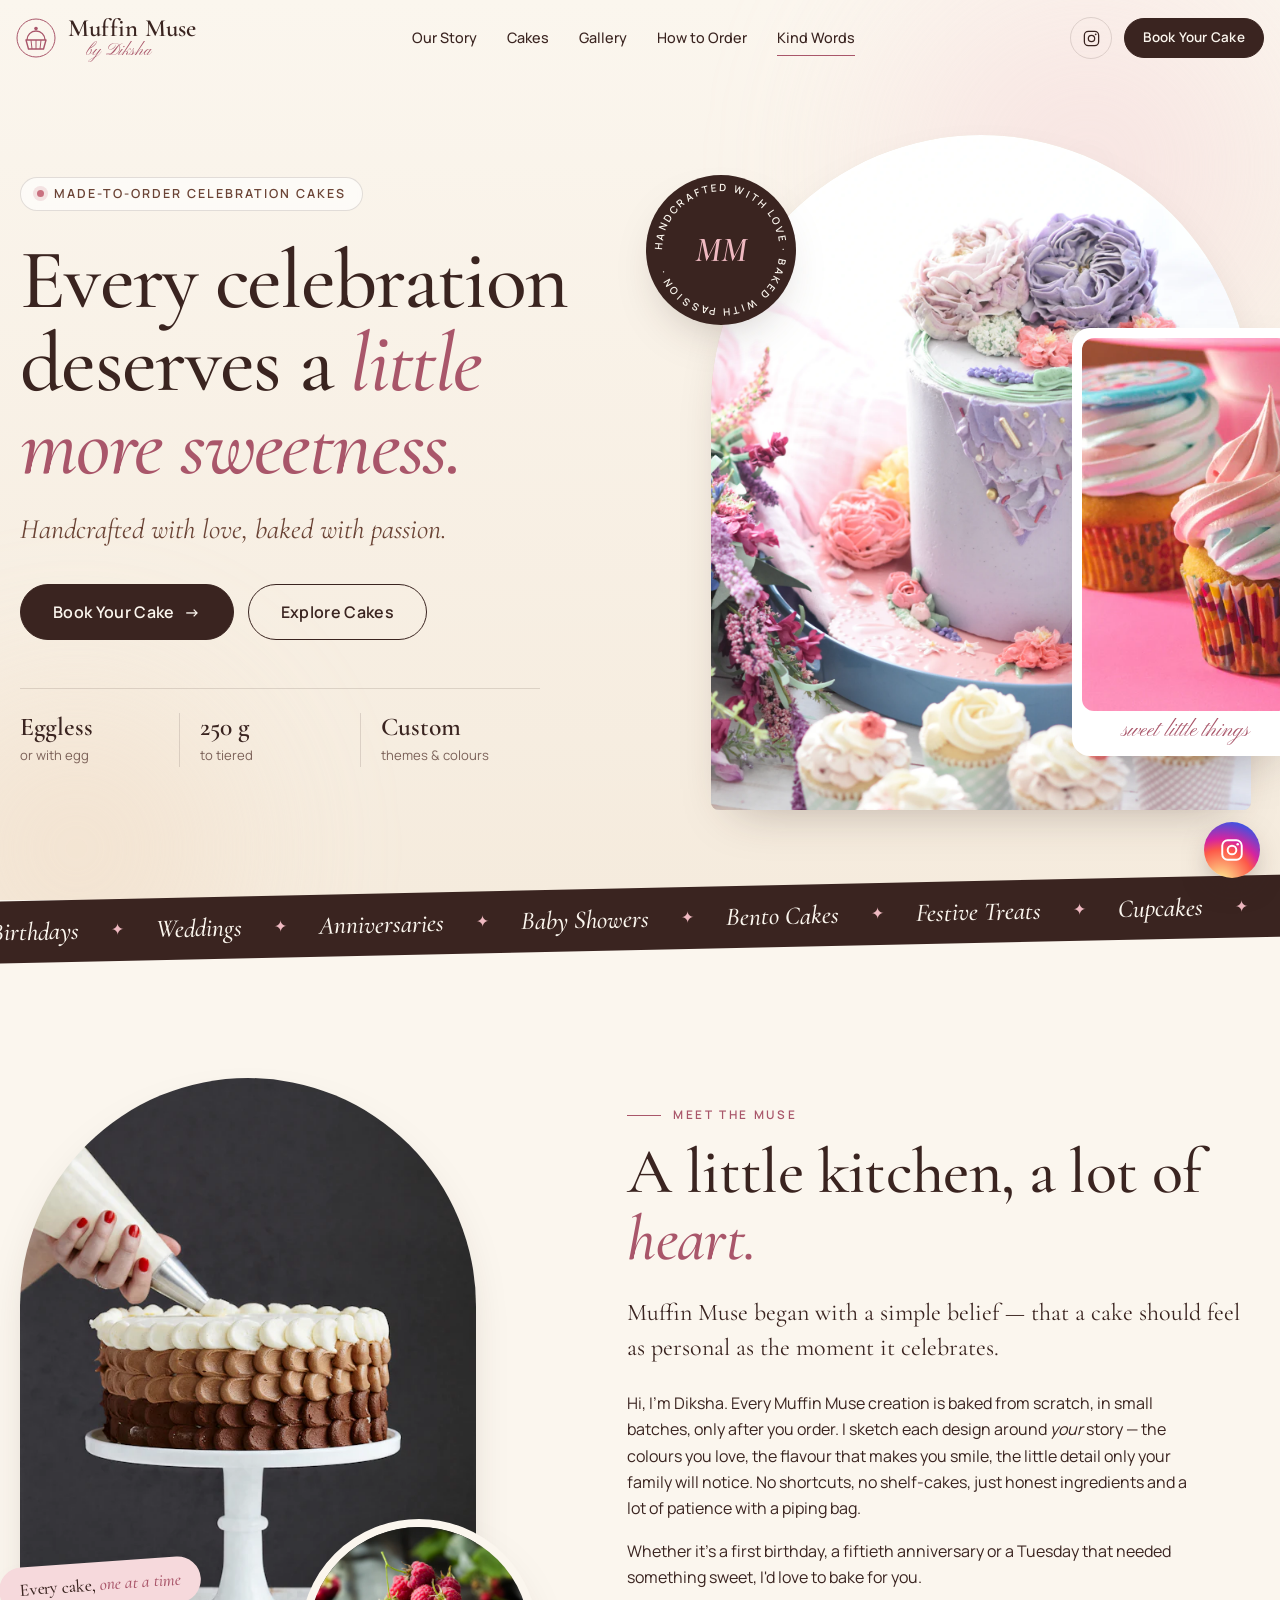
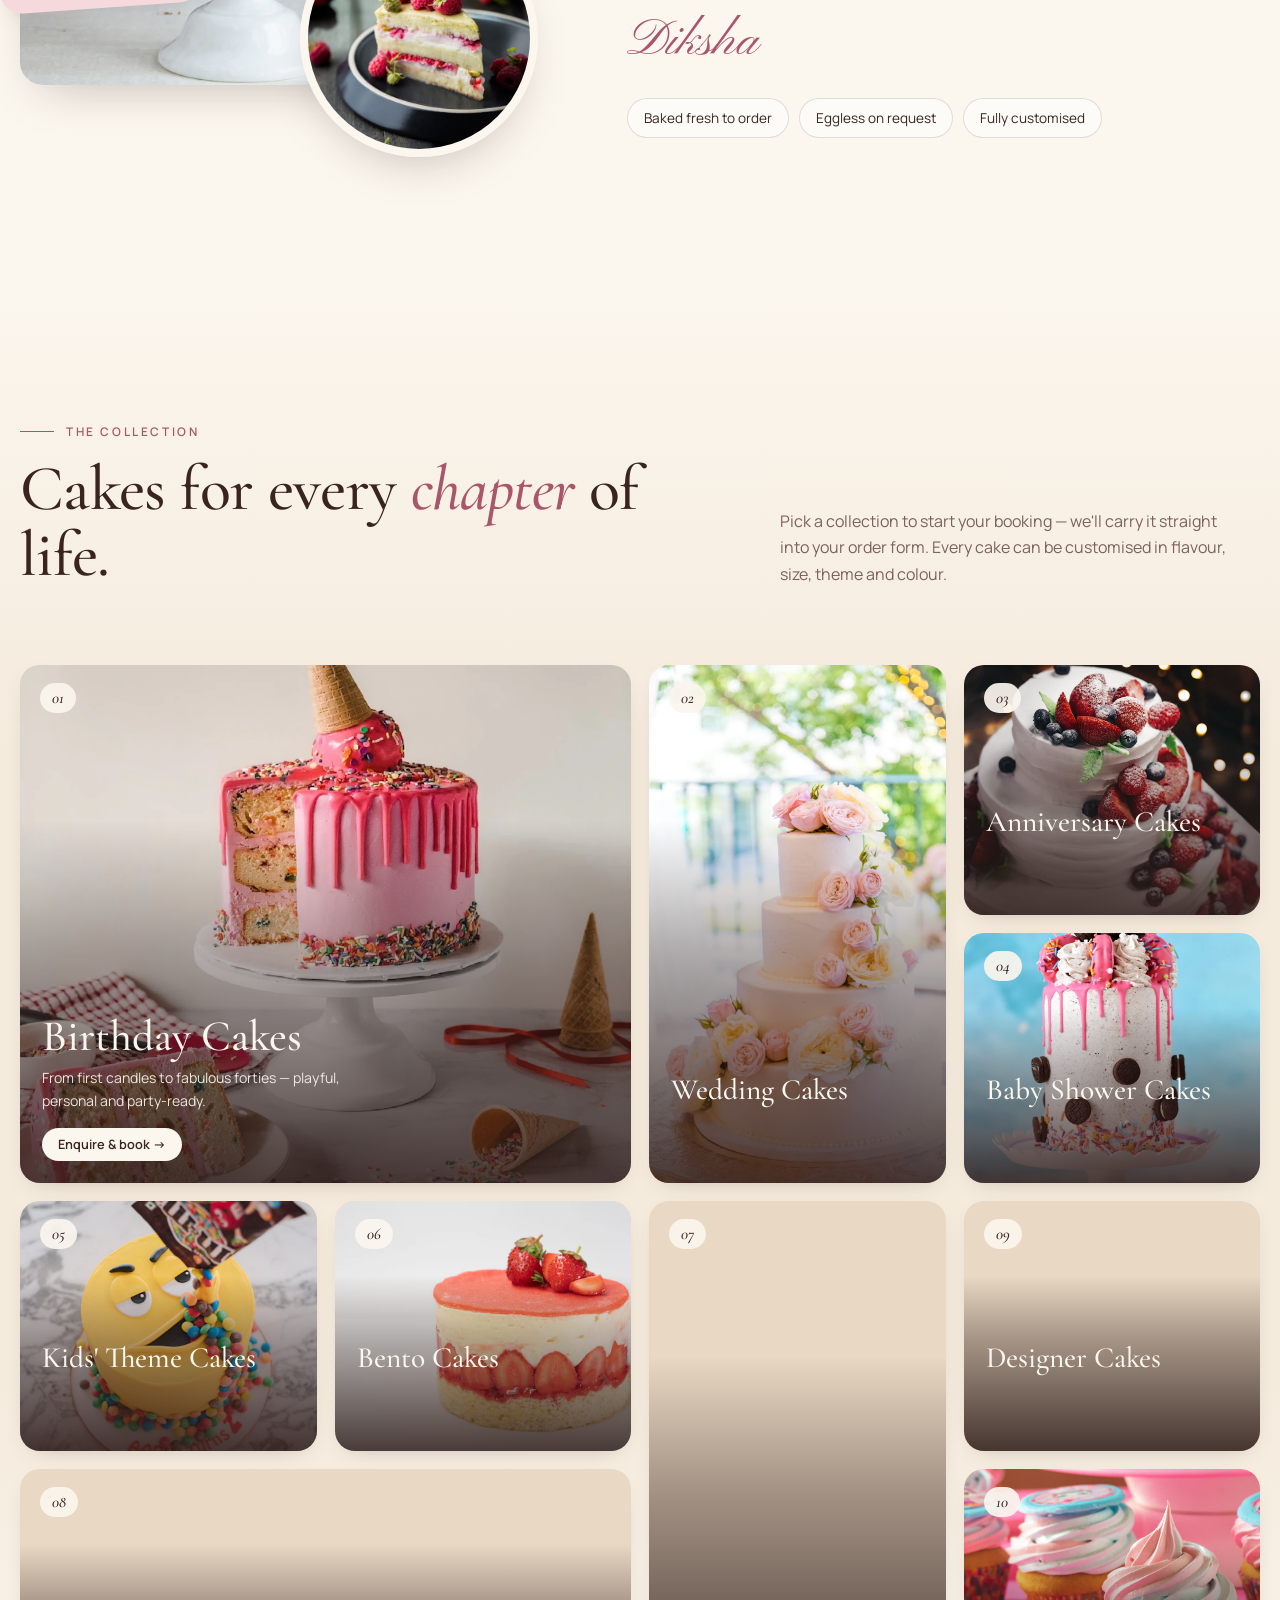
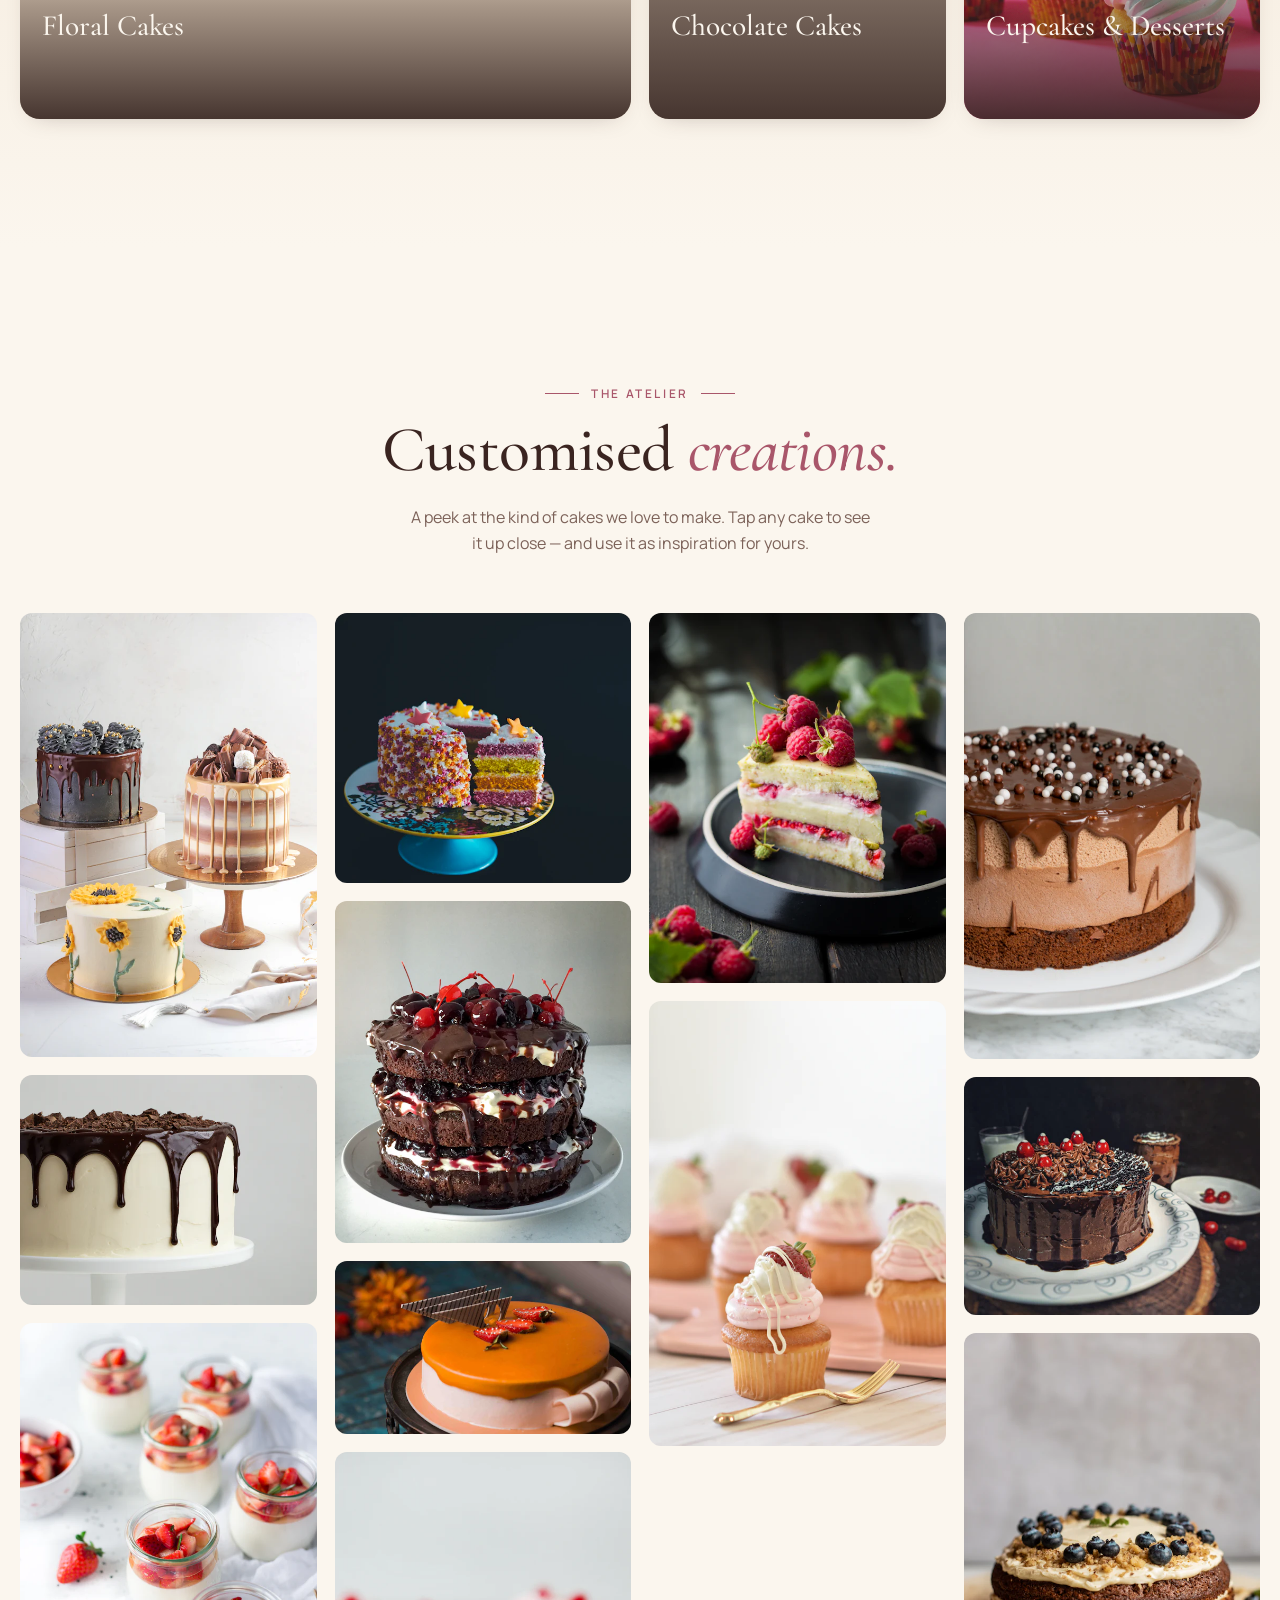
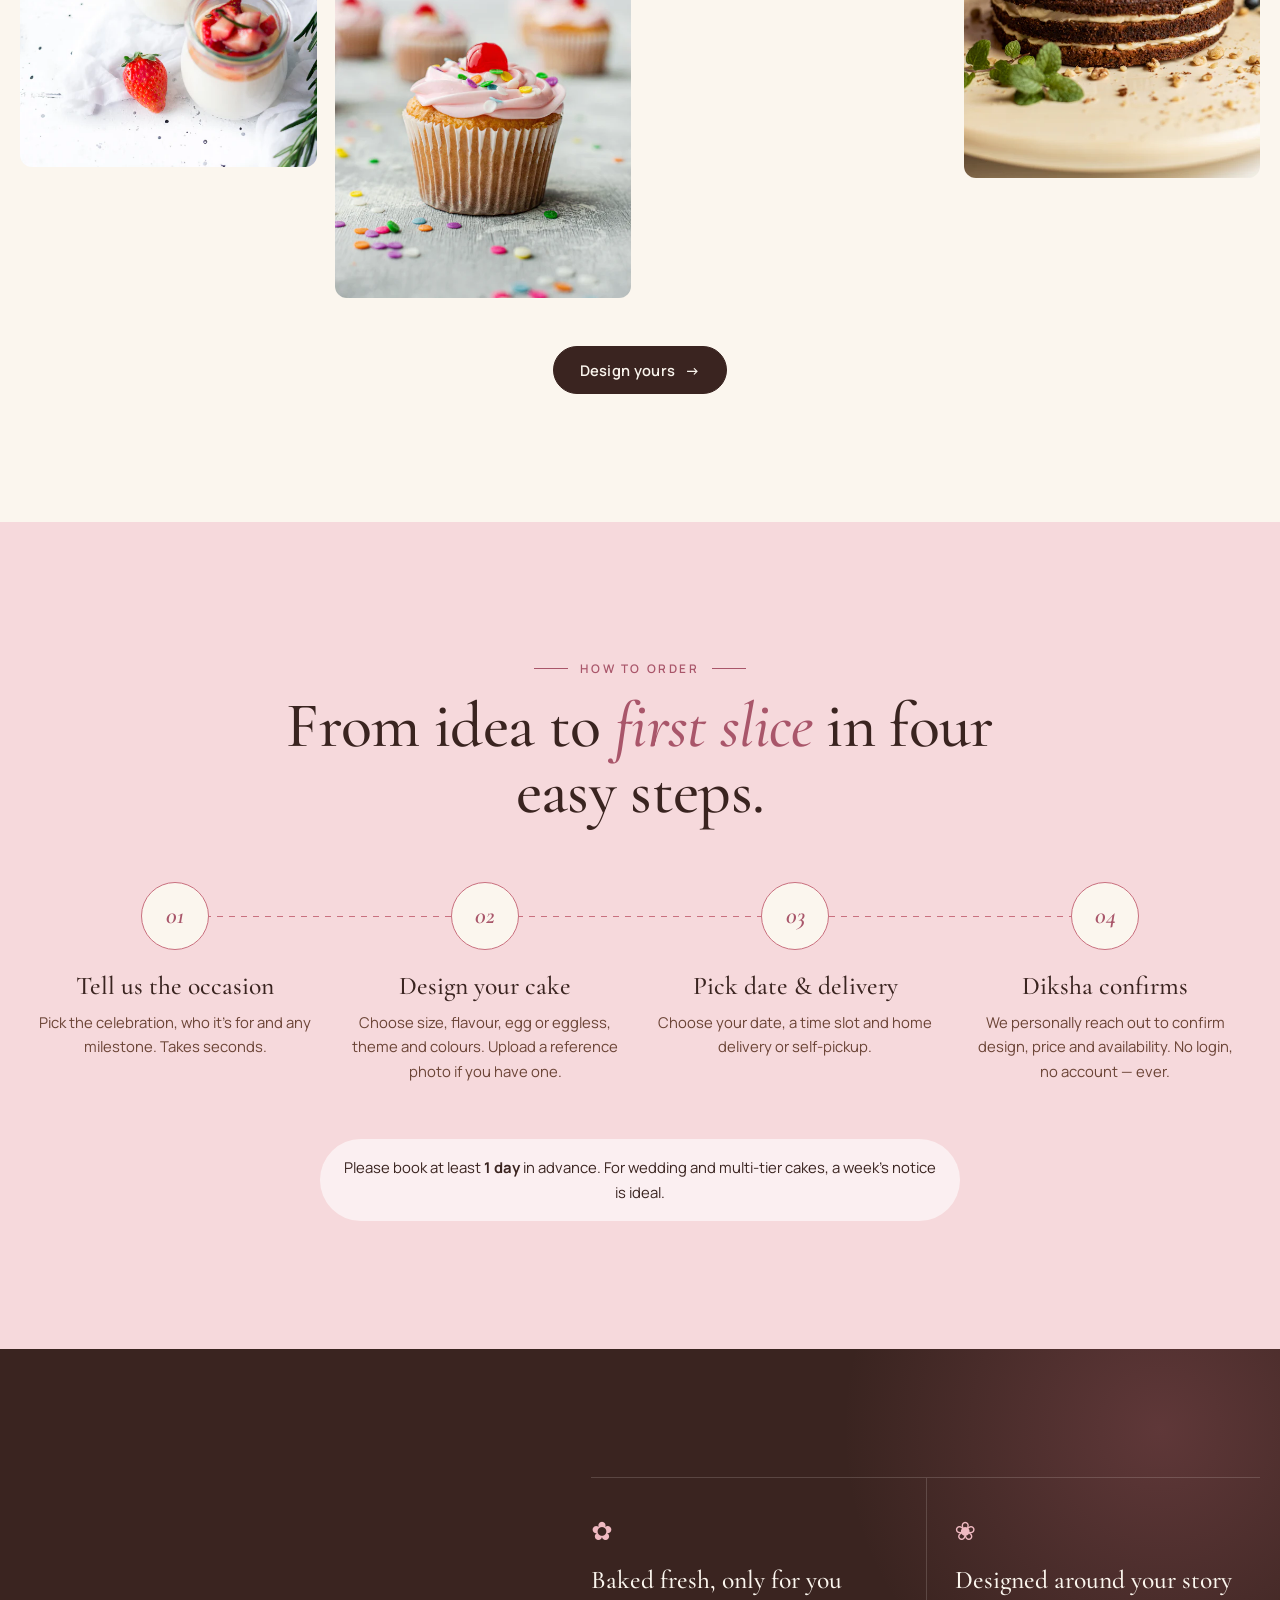
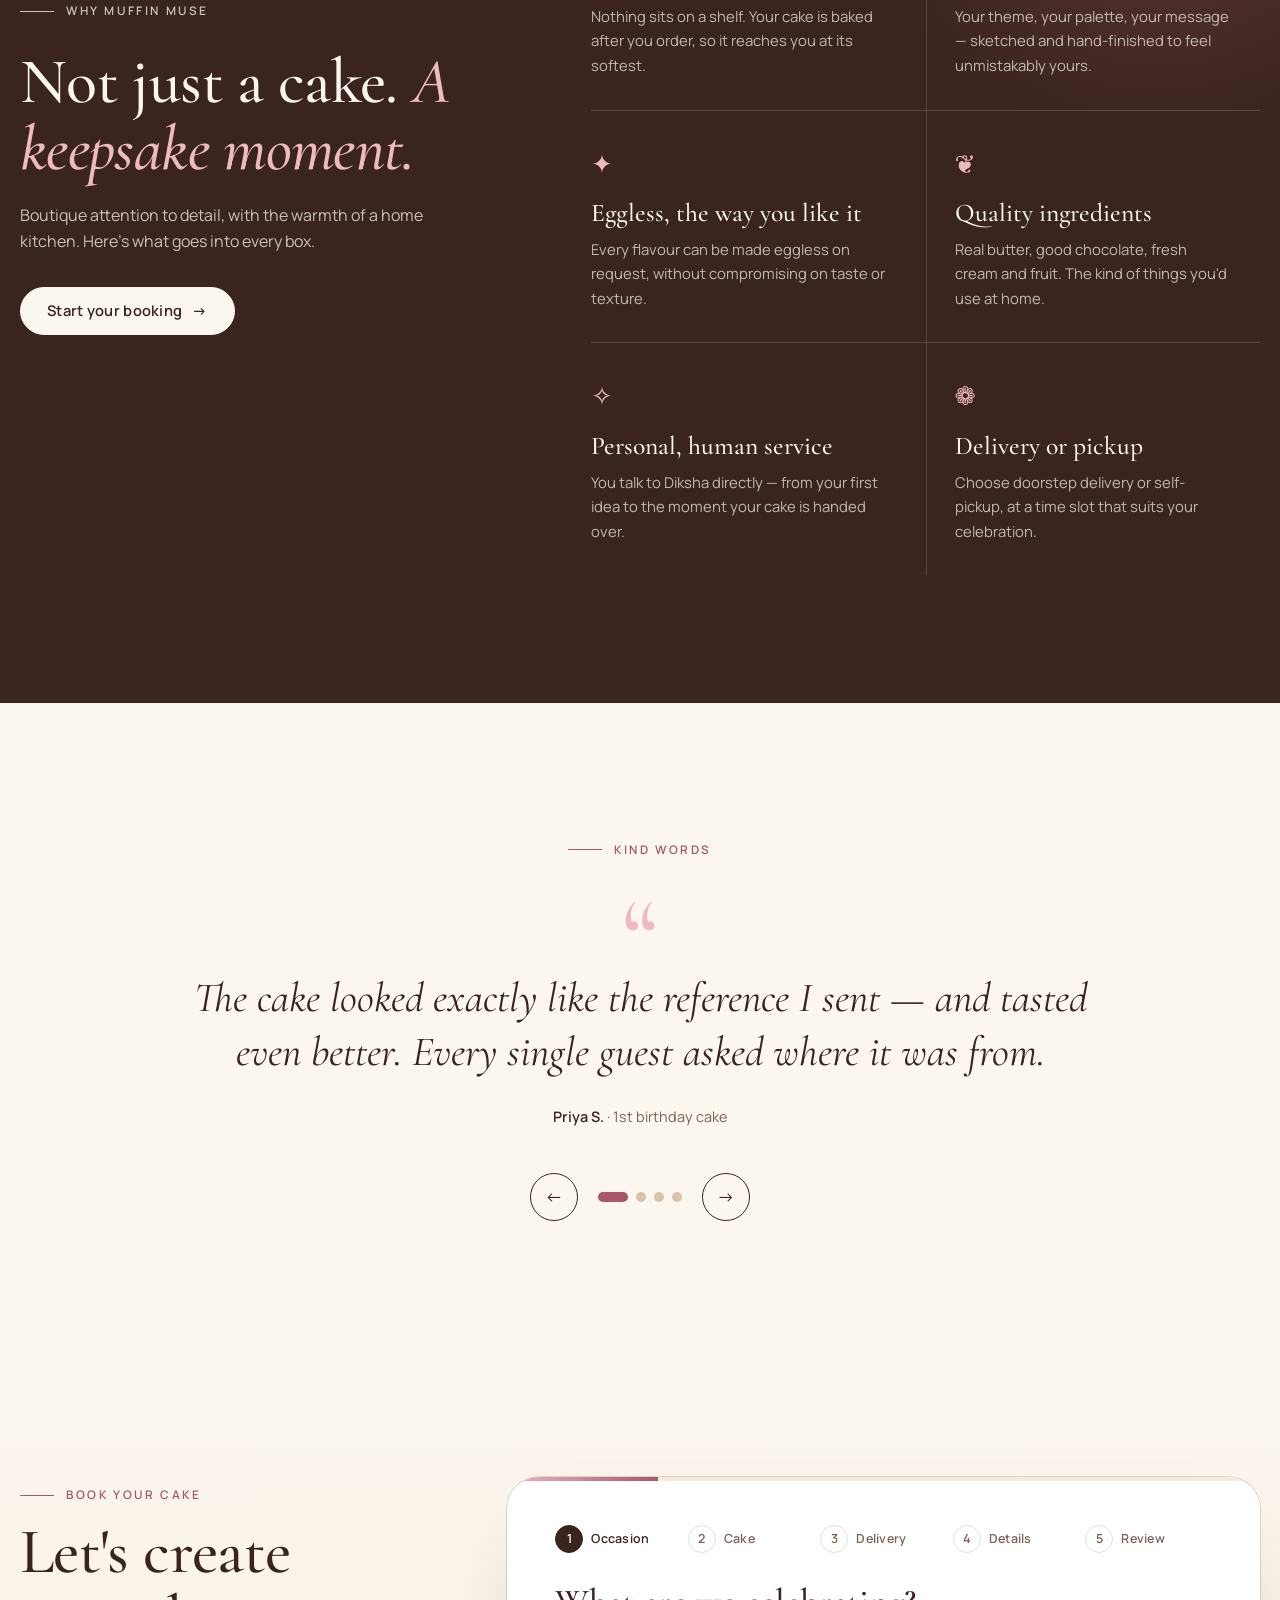
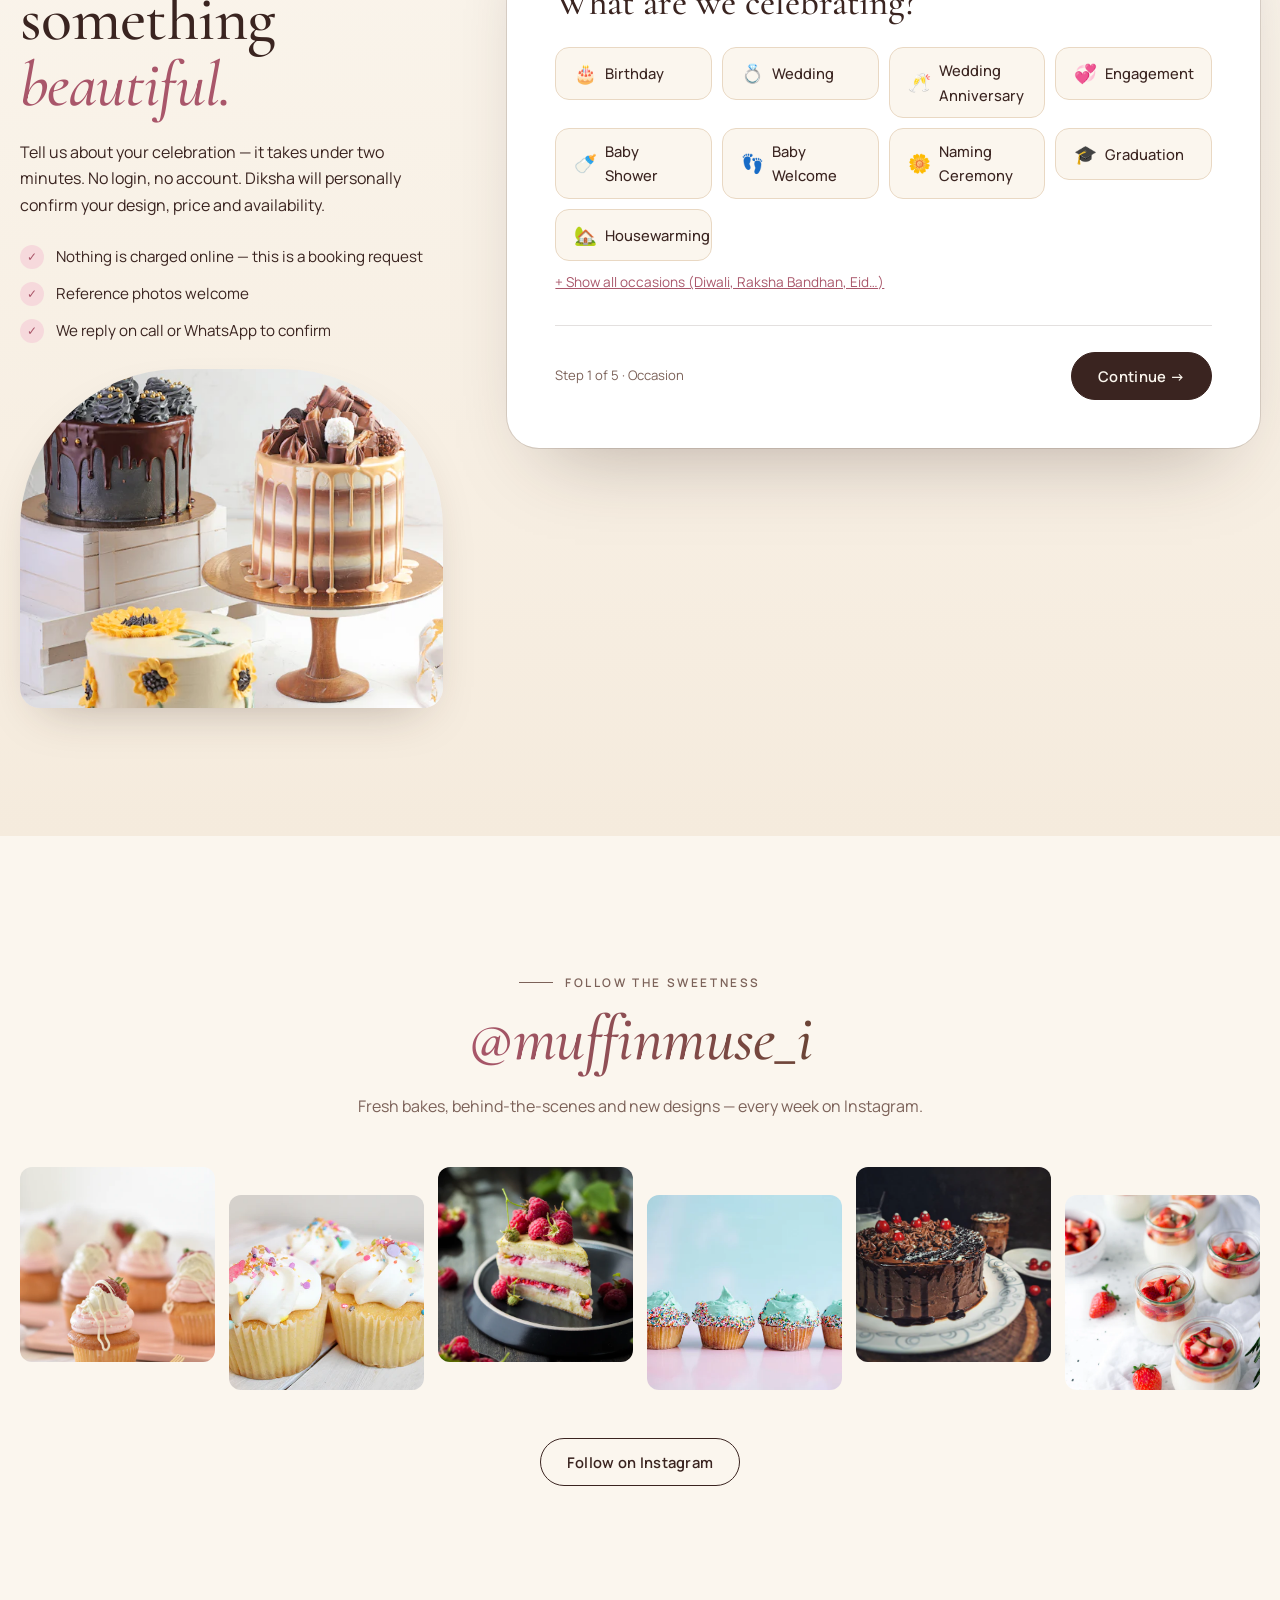
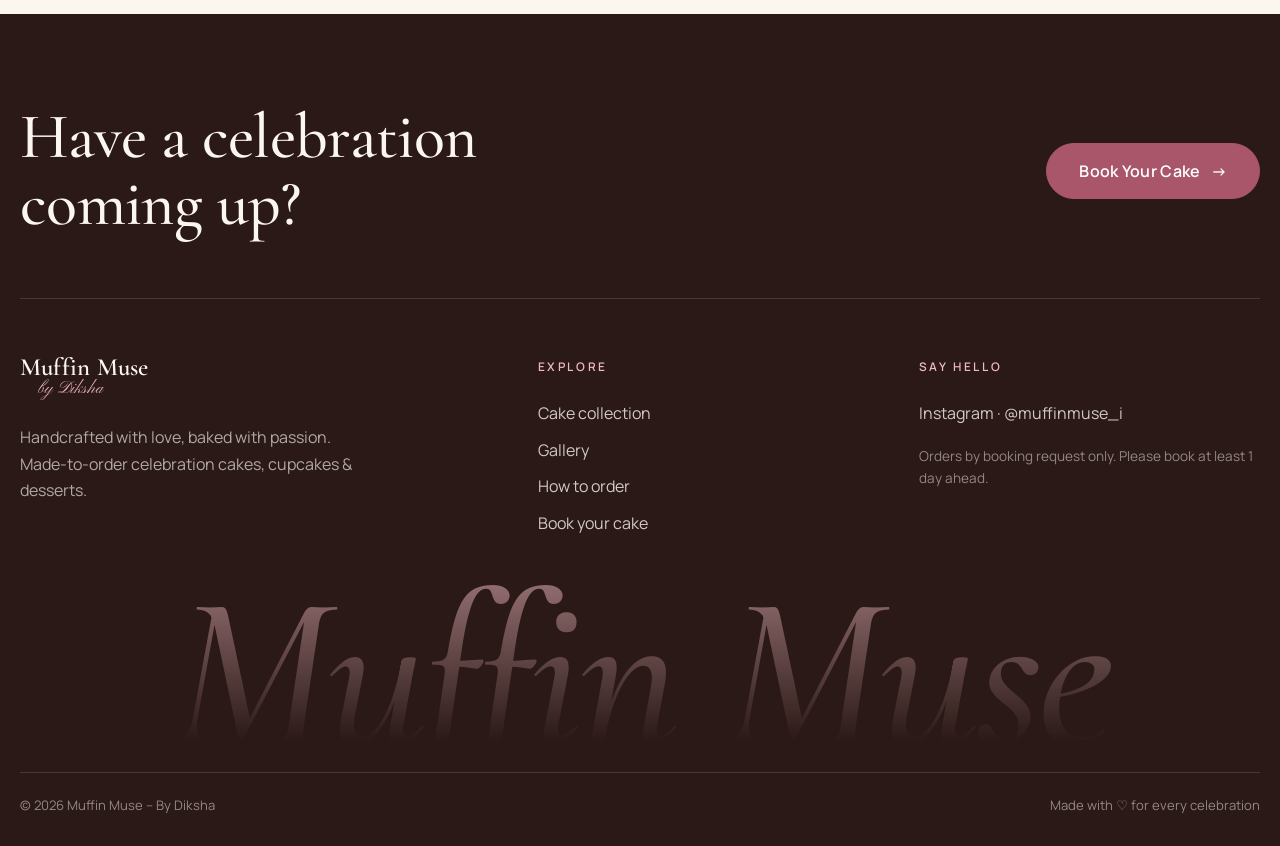
==== index.html @ 86e3e740 "Fix hidden buttons showing, balance gallery masonry, stronger card overlays Co-Authored-By: Claude O" ====
<!doctype html>
<html lang="en">
<head>
  <meta charset="utf-8">
  <meta name="viewport" content="width=device-width, initial-scale=1, viewport-fit=cover">
  <title>Muffin Muse – By Diksha | Handcrafted Celebration Cakes</title>
  <meta name="description" content="Muffin Muse by Diksha — handcrafted, made-to-order celebration cakes. Birthday, wedding, anniversary, baby shower, bento, floral & designer cakes. Book your cake online in under two minutes.">
  <meta name="theme-color" content="#FBF6EE">
  <link rel="icon" href="assets/favicon.svg" type="image/svg+xml">
  <meta property="og:type" content="website">
  <meta property="og:title" content="Muffin Muse – By Diksha">
  <meta property="og:description" content="Every celebration deserves a little more sweetness. Handcrafted with love, baked with passion.">
  <meta property="og:image" content="assets/img/hero.webp">
  <link rel="preconnect" href="https://fonts.googleapis.com">
  <link rel="preconnect" href="https://fonts.gstatic.com" crossorigin>
  <link href="https://fonts.googleapis.com/css2?family=Cormorant+Garamond:ital,wght@0,400;0,500;0,600;1,400;1,500;1,600&family=Manrope:wght@400;500;600;700&family=Pinyon+Script&display=swap" rel="stylesheet">
  <link rel="preload" as="image" href="assets/img/hero.webp" fetchpriority="high">
  <link rel="stylesheet" href="assets/css/styles.css?v=2">
</head>
<body>
<a class="skip" href="#main">Skip to content</a>

<!-- ═════════════ NAV ═════════════ -->
<header class="nav" id="nav">
  <div class="nav__inner">
    <a href="#home" class="logo" aria-label="Muffin Muse by Diksha — home">
      <span class="logo__mark" aria-hidden="true">
        <svg viewBox="0 0 40 40"><circle cx="20" cy="20" r="19" fill="none" stroke="currentColor" stroke-width="1"/><path d="M11 22c0-5 4-9 9-9s9 4 9 9" fill="none" stroke="currentColor" stroke-width="1.4"/><path d="M10 22h20l-2.5 9h-15z" fill="none" stroke="currentColor" stroke-width="1.4" stroke-linejoin="round"/><path d="M15 22l1 9M20 22v9M25 22l-1 9" stroke="currentColor" stroke-width="1"/><circle cx="20" cy="10.5" r="1.8" fill="currentColor"/></svg>
      </span>
      <span class="logo__text">Muffin Muse<em>by Diksha</em></span>
    </a>
    <nav class="nav__links" aria-label="Primary">
      <a href="#story">Our Story</a>
      <a href="#collection">Cakes</a>
      <a href="#gallery">Gallery</a>
      <a href="#how">How to Order</a>
      <a href="#love">Kind Words</a>
    </nav>
    <div class="nav__cta">
      <a class="icon-btn" data-ig-link href="#" target="_blank" rel="noopener" aria-label="Muffin Muse on Instagram">
        <svg viewBox="0 0 24 24" aria-hidden="true"><rect x="3" y="3" width="18" height="18" rx="5" fill="none" stroke="currentColor" stroke-width="1.6"/><circle cx="12" cy="12" r="4" fill="none" stroke="currentColor" stroke-width="1.6"/><circle cx="17.3" cy="6.7" r="1.1" fill="currentColor"/></svg>
      </a>
      <a href="#book" class="btn btn--dark btn--sm">Book Your Cake</a>
      <button class="burger" id="burger" aria-label="Open menu" aria-expanded="false" aria-controls="mobileMenu"><span></span><span></span></button>
    </div>
  </div>
  <div class="mobile-menu" id="mobileMenu" hidden>
    <a href="#story">Our Story</a>
    <a href="#collection">Cakes</a>
    <a href="#gallery">Gallery</a>
    <a href="#how">How to Order</a>
    <a href="#love">Kind Words</a>
    <a href="#book" class="btn btn--dark">Book Your Cake</a>
  </div>
</header>

<main id="main">

<!-- ═════════════ HERO ═════════════ -->
<section class="hero" id="home">
  <div class="hero__bg" aria-hidden="true"><span class="blob blob--1"></span><span class="blob blob--2"></span></div>
  <div class="wrap hero__grid">
    <div class="hero__copy">
      <p class="eyebrow reveal"><span class="dot"></span> Made-to-order celebration cakes</p>
      <h1 class="hero__title reveal">
        <span class="line">Every celebration</span>
        <span class="line">deserves a <em>little</em></span>
        <span class="line"><em class="rose">more sweetness.</em></span>
      </h1>
      <p class="hero__sub reveal">Handcrafted with love, baked with passion.</p>
      <div class="hero__actions reveal">
        <a href="#book" class="btn btn--dark btn--lg">Book Your Cake <span class="arr" aria-hidden="true">→</span></a>
        <a href="#collection" class="btn btn--ghost btn--lg">Explore Cakes</a>
      </div>
      <ul class="hero__facts reveal" aria-label="Highlights">
        <li><strong>Eggless</strong><span>or with egg</span></li>
        <li><strong>250 g</strong><span>to tiered</span></li>
        <li><strong>Custom</strong><span>themes &amp; colours</span></li>
      </ul>
    </div>
    <div class="hero__visual">
      <figure class="hero__arch reveal reveal--scale">
        <img src="assets/img/hero.webp" srcset="assets/img/hero-sm.webp 560w, assets/img/hero.webp 1400w" sizes="(max-width: 900px) 90vw, 46vw" alt="A lavender cake crowned with hand-piped buttercream flowers, surrounded by pastel cupcakes" fetchpriority="high" width="1400" height="1277">
      </figure>
      <div class="hero__stamp" aria-hidden="true">
        <svg viewBox="0 0 200 200"><defs><path id="circ" d="M100,100 m-78,0 a78,78 0 1,1 156,0 a78,78 0 1,1 -156,0"/></defs><text><textPath href="#circ">handcrafted with love · baked with passion · </textPath></text></svg>
        <span class="hero__stamp-core">MM</span>
      </div>
      <figure class="hero__mini reveal">
        <img src="assets/img/cupcakes-sm.webp" alt="Pastel swirl cupcakes" loading="lazy" width="560" height="373">
        <figcaption><span class="script">sweet little things</span></figcaption>
      </figure>
    </div>
  </div>
</section>

<!-- ribbon -->
<div class="ribbon" aria-hidden="true">
  <div class="ribbon__track">
    <span>Birthdays</span><i>✦</i><span>Weddings</span><i>✦</i><span>Anniversaries</span><i>✦</i><span>Baby Showers</span><i>✦</i><span>Bento Cakes</span><i>✦</i><span>Festive Treats</span><i>✦</i><span>Cupcakes</span><i>✦</i>
    <span>Birthdays</span><i>✦</i><span>Weddings</span><i>✦</i><span>Anniversaries</span><i>✦</i><span>Baby Showers</span><i>✦</i><span>Bento Cakes</span><i>✦</i><span>Festive Treats</span><i>✦</i><span>Cupcakes</span><i>✦</i>
  </div>
</div>

<!-- ═════════════ STORY ═════════════ -->
<section class="story section" id="story">
  <div class="wrap story__grid">
    <div class="story__visual reveal">
      <figure class="story__main"><img src="assets/img/piping.webp" srcset="assets/img/piping-sm.webp 560w, assets/img/piping.webp 1100w" sizes="(max-width: 900px) 80vw, 36vw" alt="Hand-piping ombré chocolate buttercream rosettes onto a cake" loading="lazy" width="1100" height="1650"></figure>
      <figure class="story__float"><img src="assets/img/g6-sm.webp" alt="A slice of raspberry layer cake" loading="lazy" width="560" height="700"></figure>
      <span class="story__tag">Every cake, <em>one at a time</em></span>
    </div>
    <div class="story__copy">
      <p class="label reveal">Meet the muse</p>
      <h2 class="h2 reveal">A little kitchen, a lot of <em>heart.</em></h2>
      <p class="lead reveal">Muffin Muse began with a simple belief — that a cake should feel as personal as the moment it celebrates.</p>
      <p class="reveal">Hi, I'm Diksha. Every Muffin Muse creation is baked from scratch, in small batches, only after you order. I sketch each design around <em>your</em> story — the colours you love, the flavour that makes you smile, the little detail only your family will notice. No shortcuts, no shelf-cakes, just honest ingredients and a lot of patience with a piping bag.</p>
      <p class="reveal">Whether it's a first birthday, a fiftieth anniversary or a Tuesday that needed something sweet, I'd love to bake for you.</p>
      <p class="signature reveal">Diksha</p>
      <div class="story__pills reveal">
        <span>Baked fresh to order</span><span>Eggless on request</span><span>Fully customised</span>
      </div>
    </div>
  </div>
</section>

<!-- ═════════════ COLLECTION ═════════════ -->
<section class="collection section" id="collection">
  <div class="wrap">
    <header class="section-head">
      <div>
        <p class="label reveal">The collection</p>
        <h2 class="h2 reveal">Cakes for every <em>chapter</em> of life.</h2>
      </div>
      <p class="section-head__aside reveal">Pick a collection to start your booking — we'll carry it straight into your order form. Every cake can be customised in flavour, size, theme and colour.</p>
    </header>
    <div class="bento" id="bento"><!-- rendered by app.js --></div>
  </div>
</section>

<!-- ═════════════ GALLERY ═════════════ -->
<section class="gallery section" id="gallery">
  <div class="wrap">
    <header class="section-head section-head--center">
      <p class="label reveal">The atelier</p>
      <h2 class="h2 reveal">Customised <em>creations.</em></h2>
      <p class="section-head__aside reveal">A peek at the kind of cakes we love to make. Tap any cake to see it up close — and use it as inspiration for yours.</p>
    </header>
    <div class="masonry" id="masonry"><!-- rendered by app.js --></div>
    <div class="center reveal"><a href="#book" class="btn btn--dark">Design yours <span class="arr" aria-hidden="true">→</span></a></div>
  </div>
</section>

<!-- ═════════════ HOW TO ORDER ═════════════ -->
<section class="how section" id="how">
  <div class="wrap">
    <header class="section-head section-head--center">
      <p class="label reveal">How to order</p>
      <h2 class="h2 reveal">From idea to <em>first slice</em> in four easy steps.</h2>
    </header>
    <ol class="steps">
      <li class="reveal"><span class="steps__n">01</span><h3>Tell us the occasion</h3><p>Pick the celebration, who it's for and any milestone. Takes seconds.</p></li>
      <li class="reveal"><span class="steps__n">02</span><h3>Design your cake</h3><p>Choose size, flavour, egg or eggless, theme and colours. Upload a reference photo if you have one.</p></li>
      <li class="reveal"><span class="steps__n">03</span><h3>Pick date &amp; delivery</h3><p>Choose your date, a time slot and home delivery or self-pickup.</p></li>
      <li class="reveal"><span class="steps__n">04</span><h3>Diksha confirms</h3><p>We personally reach out to confirm design, price and availability. No login, no account — ever.</p></li>
    </ol>
    <p class="how__note reveal">Please book at least <strong data-lead-text>1 day</strong> in advance. For wedding and multi-tier cakes, a week's notice is ideal.</p>
  </div>
</section>

<!-- ═════════════ WHY ═════════════ -->
<section class="why section" id="why">
  <div class="wrap why__grid">
    <div class="why__intro">
      <p class="label label--light reveal">Why Muffin Muse</p>
      <h2 class="h2 reveal">Not just a cake. <em>A keepsake moment.</em></h2>
      <p class="reveal">Boutique attention to detail, with the warmth of a home kitchen. Here's what goes into every box.</p>
      <a href="#book" class="btn btn--light reveal">Start your booking <span class="arr" aria-hidden="true">→</span></a>
    </div>
    <ul class="why__list">
      <li class="reveal"><span class="why__ico" aria-hidden="true">✿</span><h3>Baked fresh, only for you</h3><p>Nothing sits on a shelf. Your cake is baked after you order, so it reaches you at its softest.</p></li>
      <li class="reveal"><span class="why__ico" aria-hidden="true">❀</span><h3>Designed around your story</h3><p>Your theme, your palette, your message — sketched and hand-finished to feel unmistakably yours.</p></li>
      <li class="reveal"><span class="why__ico" aria-hidden="true">✦</span><h3>Eggless, the way you like it</h3><p>Every flavour can be made eggless on request, without compromising on taste or texture.</p></li>
      <li class="reveal"><span class="why__ico" aria-hidden="true">❦</span><h3>Quality ingredients</h3><p>Real butter, good chocolate, fresh cream and fruit. The kind of things you'd use at home.</p></li>
      <li class="reveal"><span class="why__ico" aria-hidden="true">✧</span><h3>Personal, human service</h3><p>You talk to Diksha directly — from your first idea to the moment your cake is handed over.</p></li>
      <li class="reveal"><span class="why__ico" aria-hidden="true">❁</span><h3>Delivery or pickup</h3><p>Choose doorstep delivery or self-pickup, at a time slot that suits your celebration.</p></li>
    </ul>
  </div>
</section>

<!-- ═════════════ TESTIMONIALS ═════════════ -->
<section class="love section" id="love">
  <div class="wrap">
    <p class="label reveal">Kind words</p>
    <div class="quotes" id="quotes" aria-roledescription="carousel" aria-label="Customer testimonials">
      <div class="quotes__track" id="quotesTrack"><!-- rendered by app.js --></div>
      <div class="quotes__ctrl">
        <button class="round-btn" id="qPrev" aria-label="Previous testimonial">←</button>
        <div class="quotes__dots" id="qDots" role="tablist"></div>
        <button class="round-btn" id="qNext" aria-label="Next testimonial">→</button>
      </div>
    </div>
  </div>
</section>

<!-- ═════════════ BOOKING ═════════════ -->
<section class="book section" id="book">
  <div class="wrap book__grid">
    <aside class="book__aside">
      <p class="label reveal">Book your cake</p>
      <h2 class="h2 reveal">Let's create something <em>beautiful.</em></h2>
      <p class="reveal">Tell us about your celebration — it takes under two minutes. No login, no account. Diksha will personally confirm your design, price and availability.</p>
      <ul class="book__perks reveal">
        <li>Nothing is charged online — this is a booking request</li>
        <li>Reference photos welcome</li>
        <li>We reply on call or WhatsApp to confirm</li>
      </ul>
      <figure class="book__img reveal"><img src="assets/img/g1-sm.webp" alt="Three celebration cakes on cake stands" loading="lazy" width="560" height="373"></figure>
    </aside>

    <div class="booking" id="booking">
      <div class="booking__progress" aria-hidden="true"><span id="progressBar"></span></div>
      <ol class="booking__steps" id="stepNav" aria-label="Booking steps">
        <li data-step="0" class="is-active"><span>1</span>Occasion</li>
        <li data-step="1"><span>2</span>Cake</li>
        <li data-step="2"><span>3</span>Delivery</li>
        <li data-step="3"><span>4</span>Details</li>
        <li data-step="4"><span>5</span>Review</li>
      </ol>

      <div class="inspired" id="inspired" hidden>
        <span>Inspired by <strong id="inspiredName"></strong></span>
        <button type="button" id="inspiredClear" aria-label="Remove selected collection">✕</button>
      </div>

      <form id="bookingForm" novalidate>
        <input type="hidden" name="collection" id="f_collection">
        <!-- honeypot -->
        <div class="hp" aria-hidden="true"><label>Leave this empty <input type="text" name="_honey" tabindex="-1" autocomplete="off"></label></div>

        <!-- STEP 1 · OCCASION -->
        <fieldset class="step is-active" data-step="0">
          <legend class="step__title">What are we celebrating?</legend>
          <div class="field">
            <div class="chips chips--wrap" id="occasionChips" role="radiogroup" aria-label="Occasion" data-required="occasion"></div>
            <p class="err" data-err="occasion"></p>
          </div>
          <div class="field cond" data-show="occasion=Other">
            <label for="f_occasion_other">Tell us the occasion <b>*</b></label>
            <input id="f_occasion_other" name="occasion_other" type="text" maxlength="60" placeholder="e.g. Promotion party">
            <p class="err" data-err="occasion_other"></p>
          </div>

          <!-- Birthday -->
          <div class="cond" data-show="occasion=Birthday">
            <div class="field">
              <span class="field__label">Who is the cake for? <b>*</b></span>
              <div class="chips" role="radiogroup" aria-label="Who is the cake for">
                <label class="chip"><input type="radio" name="birthday_for" value="Baby"><span>👶 Baby</span></label>
                <label class="chip"><input type="radio" name="birthday_for" value="Child"><span>🧒 Child</span></label>
                <label class="chip"><input type="radio" name="birthday_for" value="Adult"><span>🥂 Adult</span></label>
                <label class="chip"><input type="radio" name="birthday_for" value="Other"><span>✨ Other</span></label>
              </div>
              <p class="err" data-err="birthday_for"></p>
            </div>
            <div class="field cond" data-show="birthday_for=Other">
              <label for="f_birthday_for_other">Who is it for? <b>*</b></label>
              <input id="f_birthday_for_other" name="birthday_for_other" type="text" maxlength="60" placeholder="e.g. Our team, my grandmother, our puppy">
              <p class="err" data-err="birthday_for_other"></p>
            </div>
            <div class="field cond" data-show="birthday_for=Baby|Child">
              <span class="field__label">Which milestone? <b>*</b></span>
              <div class="chips chips--sm" id="milestoneChips" role="radiogroup" aria-label="Milestone"></div>
              <p class="err" data-err="milestone"></p>
            </div>
            <div class="field cond" data-show="milestone=Other">
              <label for="f_milestone_other">Tell us the milestone <b>*</b></label>
              <input id="f_milestone_other" name="milestone_other" type="text" maxlength="40" placeholder="e.g. 11 Years, 100 days">
              <p class="err" data-err="milestone_other"></p>
            </div>
            <div class="field cond" data-show="birthday_for=Adult">
              <label for="f_adult_age">Turning (optional)</label>
              <input id="f_adult_age" name="adult_age" type="number" min="11" max="120" inputmode="numeric" placeholder="e.g. 30">
            </div>
          </div>

          <!-- Anniversary -->
          <div class="field cond" data-show="occasion=Wedding Anniversary">
            <label for="f_anniv_year">Which anniversary? (optional)</label>
            <input id="f_anniv_year" name="anniversary_year" type="number" min="1" max="80" inputmode="numeric" placeholder="e.g. 25">
          </div>

          <!-- Wedding / Engagement / Anniversary -->
          <div class="field cond" data-show="occasion=Wedding|Engagement|Wedding Anniversary">
            <label for="f_couple">Couple's names (optional)</label>
            <input id="f_couple" name="couple_names" type="text" maxlength="80" placeholder="e.g. Aarav & Meera">
          </div>
          <div class="field cond" data-show="occasion=Wedding|Engagement">
            <span class="field__label">How many tiers?</span>
            <div class="chips chips--sm" role="radiogroup" aria-label="Tiers">
              <label class="chip"><input type="radio" name="tiers" value="Single tier"><span>Single</span></label>
              <label class="chip"><input type="radio" name="tiers" value="2 tiers"><span>2 tiers</span></label>
              <label class="chip"><input type="radio" name="tiers" value="3 tiers"><span>3 tiers</span></label>
              <label class="chip"><input type="radio" name="tiers" value="4+ tiers"><span>4+ tiers</span></label>
              <label class="chip"><input type="radio" name="tiers" value="Not sure – please suggest"><span>Suggest for me</span></label>
            </div>
          </div>

          <!-- Baby shower / welcome / naming -->
          <div class="field cond" data-show="occasion=Baby Shower|Baby Welcome|Naming Ceremony">
            <span class="field__label">Theme direction</span>
            <div class="chips chips--sm" role="radiogroup" aria-label="Baby theme">
              <label class="chip"><input type="radio" name="baby_theme" value="Baby girl"><span>Baby girl</span></label>
              <label class="chip"><input type="radio" name="baby_theme" value="Baby boy"><span>Baby boy</span></label>
              <label class="chip"><input type="radio" name="baby_theme" value="Gender neutral"><span>Neutral</span></label>
              <label class="chip cond" data-show="occasion=Baby Shower"><input type="radio" name="baby_theme" value="Gender reveal"><span>Gender reveal 🎀</span></label>
            </div>
          </div>
          <div class="field cond" data-show="baby_theme=Gender reveal">
            <label for="f_reveal">Reveal colour inside (keep the secret with us!)</label>
            <select id="f_reveal" name="reveal_colour">
              <option value="">I'll tell Diksha privately</option>
              <option>Pink inside</option>
              <option>Blue inside</option>
            </select>
          </div>
          <div class="field cond" data-show="occasion=Naming Ceremony|Baby Welcome">
            <label for="f_baby_name">Baby's name to feature (optional)</label>
            <input id="f_baby_name" name="baby_name" type="text" maxlength="40" placeholder="e.g. Anaya">
          </div>

          <div class="row2">
            <div class="field cond" data-show="occasion=*">
              <label for="f_celebrant">Name of the person being celebrated (optional)</label>
              <input id="f_celebrant" name="celebrant_name" type="text" maxlength="60" placeholder="e.g. Riya">
            </div>
            <div class="field cond" data-show="occasion=*">
              <label for="f_guests">Approx. number of guests (optional)</label>
              <input id="f_guests" name="guests" type="number" min="1" max="2000" inputmode="numeric" placeholder="e.g. 20">
              <p class="hint" id="guestHint"></p>
            </div>
          </div>
        </fieldset>

        <!-- STEP 2 · CAKE -->
        <fieldset class="step" data-step="1">
          <legend class="step__title">Design your cake</legend>
          <div class="field">
            <span class="field__label">Cake weight <b>*</b></span>
            <div class="chips chips--sm" role="radiogroup" aria-label="Cake weight" id="weightChips"></div>
            <p class="err" data-err="weight"></p>
          </div>
          <div class="field cond" data-show="weight=Custom">
            <label for="f_weight_custom">Custom weight <b>*</b></label>
            <input id="f_weight_custom" name="weight_custom" type="text" maxlength="30" placeholder="e.g. 4 kg, or 24 cupcakes">
            <p class="err" data-err="weight_custom"></p>
          </div>

          <div class="field">
            <span class="field__label">Egg or eggless? <b>*</b></span>
            <div class="chips" role="radiogroup" aria-label="Egg preference">
              <label class="chip chip--veg"><input type="radio" name="egg" value="Eggless"><span><i class="vegdot"></i>Eggless</span></label>
              <label class="chip chip--egg"><input type="radio" name="egg" value="With egg"><span><i class="vegdot"></i>With egg</span></label>
            </div>
            <p class="err" data-err="egg"></p>
          </div>

          <div class="row2">
            <div class="field">
              <label for="f_flavour">Flavour <b>*</b></label>
              <select id="f_flavour" name="flavour"></select>
              <p class="err" data-err="flavour"></p>
            </div>
            <div class="field">
              <label for="f_design">Cake design / type <b>*</b></label>
              <select id="f_design" name="design"></select>
              <p class="err" data-err="design"></p>
            </div>
          </div>
          <div class="field cond" data-show="flavour=Other">
            <label for="f_flavour_other">Which flavour? <b>*</b></label>
            <input id="f_flavour_other" name="flavour_other" type="text" maxlength="60" placeholder="e.g. Lotus Biscoff with salted caramel">
            <p class="err" data-err="flavour_other"></p>
          </div>
          <p class="hint cond" data-show="design=Photo Print Cake">📸 Please upload the photo you'd like printed in "Reference photo" below.</p>
          <div class="field cond" data-show="design=Cupcakes & Desserts">
            <label for="f_cupcake_qty">How many pieces?</label>
            <select id="f_cupcake_qty" name="cupcake_qty"><option value="">Select</option><option>6</option><option>12</option><option>18</option><option>24</option><option>36+</option></select>
          </div>

          <div class="row2">
            <div class="field">
              <label for="f_theme">Preferred theme</label>
              <input id="f_theme" name="theme" type="text" maxlength="80" placeholder="e.g. Butterflies, Barbie, minimal floral" list="themeIdeas">
              <datalist id="themeIdeas"><option value="Minimal & elegant"><option value="Floral"><option value="Butterflies"><option value="Princess"><option value="Superhero"><option value="Jungle / Safari"><option value="Unicorn"><option value="Space"><option value="Cartoon character"><option value="Vintage / Lambeth"><option value="Gold & luxe"></datalist>
            </div>
            <div class="field">
              <label for="f_colours">Colour palette</label>
              <input id="f_colours" name="colours" type="text" maxlength="80" placeholder="e.g. Blush pink & gold">
              <div class="swatches" id="swatches" aria-label="Quick colour picks"></div>
            </div>
          </div>

          <div class="field">
            <label class="toggle"><input type="checkbox" id="f_want_msg" name="want_message" value="Yes"><span class="toggle__ui" aria-hidden="true"></span> Add a message on the cake</label>
          </div>
          <div class="field cond" data-show="want_message=Yes">
            <label for="f_message">Message on cake <b>*</b></label>
            <input id="f_message" name="cake_message" type="text" maxlength="50" placeholder="e.g. Happy 1st Birthday Kiaan">
            <p class="hint"><span id="msgCount">0</span>/50 characters</p>
            <p class="err" data-err="cake_message"></p>
          </div>

          <div class="field">
            <span class="field__label">Reference cake photo (optional)</span>
            <label class="drop" id="drop" for="f_photo">
              <input id="f_photo" type="file" accept="image/*">
              <span class="drop__empty"><b>Upload a photo</b> or drag it here<br><small>JPG, PNG or HEIC from your gallery · we'll optimise it automatically</small></span>
              <span class="drop__full" hidden><img id="photoPreview" alt="Your reference photo"><span><b id="photoName"></b><small id="photoSize"></small><button type="button" class="link-btn" id="photoRemove">Remove</button></span></span>
            </label>
            <p class="err" data-err="photo"></p>
          </div>

          <div class="field">
            <span class="field__label">Little extras (optional)</span>
            <div class="chips chips--sm">
              <label class="chip"><input type="checkbox" name="addons" value="Candles"><span>Candles</span></label>
              <label class="chip"><input type="checkbox" name="addons" value="Cake topper"><span>Cake topper</span></label>
              <label class="chip"><input type="checkbox" name="addons" value="Knife & server"><span>Knife &amp; server</span></label>
              <label class="chip"><input type="checkbox" name="addons" value="Matching cupcakes"><span>Matching cupcakes</span></label>
              <label class="chip"><input type="checkbox" name="addons" value="Gift note card"><span>Gift note card</span></label>
            </div>
          </div>

          <div class="row2">
            <div class="field">
              <label for="f_budget">Approximate budget (optional)</label>
              <select id="f_budget" name="budget"><option value="">Prefer not to say</option><option>Under ₹1,000</option><option>₹1,000 – ₹2,000</option><option>₹2,000 – ₹3,500</option><option>₹3,500 – ₹5,000</option><option>₹5,000 – ₹10,000</option><option>Above ₹10,000</option></select>
            </div>
            <div class="field">
              <label for="f_notes">Additional instructions</label>
              <textarea id="f_notes" name="instructions" rows="2" maxlength="600" placeholder="Allergies, less sweet, a surprise, anything else…"></textarea>
            </div>
          </div>
        </fieldset>

        <!-- STEP 3 · DELIVERY -->
        <fieldset class="step" data-step="2">
          <legend class="step__title">When &amp; where?</legend>
          <div class="row2">
            <div class="field">
              <label for="f_date">Date required <b>*</b></label>
              <input id="f_date" name="date" type="date" required>
              <p class="hint" id="dateHint"></p>
              <p class="err" data-err="date"></p>
            </div>
            <div class="field">
              <span class="field__label">Delivery or pickup? <b>*</b></span>
              <div class="chips" role="radiogroup" aria-label="Delivery or pickup">
                <label class="chip"><input type="radio" name="method" value="Home delivery"><span>🚚 Delivery</span></label>
                <label class="chip"><input type="radio" name="method" value="Self-pickup"><span>🛍️ Self-pickup</span></label>
              </div>
              <p class="err" data-err="method"></p>
            </div>
          </div>
          <div class="field">
            <span class="field__label">Preferred time <b>*</b></span>
            <div class="chips chips--sm" role="radiogroup" aria-label="Preferred time">
              <label class="chip"><input type="radio" name="time_slot" value="Morning (10 am – 12 pm)"><span>Morning · 10–12</span></label>
              <label class="chip"><input type="radio" name="time_slot" value="Afternoon (12 – 4 pm)"><span>Afternoon · 12–4</span></label>
              <label class="chip"><input type="radio" name="time_slot" value="Evening (4 – 8 pm)"><span>Evening · 4–8</span></label>
              <label class="chip"><input type="radio" name="time_slot" value="Specific time"><span>Specific time</span></label>
            </div>
            <p class="err" data-err="time_slot"></p>
          </div>
          <div class="field cond" data-show="time_slot=Specific time">
            <label for="f_time">Exact time <b>*</b></label>
            <input id="f_time" name="specific_time" type="time">
            <p class="err" data-err="specific_time"></p>
          </div>

          <div class="cond" data-show="method=Home delivery">
            <div class="field">
              <label for="f_address">Complete delivery address <b>*</b></label>
              <textarea id="f_address" name="address" rows="3" maxlength="400" autocomplete="street-address" placeholder="House / flat no., building, street, area, city"></textarea>
              <p class="err" data-err="address"></p>
            </div>
            <div class="row2">
              <div class="field">
                <label for="f_pin">Pincode <b>*</b></label>
                <input id="f_pin" name="pincode" type="text" inputmode="numeric" maxlength="6" autocomplete="postal-code" placeholder="6-digit pincode">
                <p class="err" data-err="pincode"></p>
              </div>
              <div class="field">
                <label for="f_landmark">Landmark (optional)</label>
                <input id="f_landmark" name="landmark" type="text" maxlength="80" placeholder="e.g. Near City Park">
              </div>
            </div>
            <p class="hint">Delivery charges, if any, depend on distance and will be confirmed with your quote.</p>
          </div>
          <div class="cond" data-show="method=Self-pickup">
            <p class="note">📍 Pickup location will be shared when Diksha confirms your order.</p>
            <div class="field">
              <label for="f_area">Your area / locality (optional)</label>
              <input id="f_area" name="customer_area" type="text" maxlength="80" placeholder="Helps us plan your pickup">
            </div>
          </div>
          <div class="field cond" data-show="method=Home delivery">
            <label class="toggle"><input type="checkbox" name="surprise" value="Yes"><span class="toggle__ui" aria-hidden="true"></span> It's a surprise — please don't call the recipient</label>
          </div>
        </fieldset>

        <!-- STEP 4 · DETAILS -->
        <fieldset class="step" data-step="3">
          <legend class="step__title">How can we reach you?</legend>
          <div class="field">
            <label for="f_name">Full name <b>*</b></label>
            <input id="f_name" name="name" type="text" maxlength="80" autocomplete="name" placeholder="Your full name">
            <p class="err" data-err="name"></p>
          </div>
          <div class="row2">
            <div class="field">
              <label for="f_phone">Mobile number <b>*</b></label>
              <div class="phone"><span>+91</span><input id="f_phone" name="phone" type="tel" inputmode="numeric" maxlength="14" autocomplete="tel-national" placeholder="10-digit mobile"></div>
              <p class="err" data-err="phone"></p>
            </div>
            <div class="field">
              <label for="f_email">Email (optional)</label>
              <input id="f_email" name="email" type="email" maxlength="120" autocomplete="email" placeholder="you@example.com">
              <p class="err" data-err="email"></p>
            </div>
          </div>
          <div class="field">
            <span class="field__label">Best way to confirm with you</span>
            <div class="chips chips--sm" role="radiogroup" aria-label="Contact preference">
              <label class="chip"><input type="radio" name="contact_pref" value="WhatsApp" checked><span>WhatsApp</span></label>
              <label class="chip"><input type="radio" name="contact_pref" value="Phone call"><span>Phone call</span></label>
              <label class="chip"><input type="radio" name="contact_pref" value="Email"><span>Email</span></label>
            </div>
            <p class="err" data-err="contact_pref"></p>
          </div>
          <div class="field">
            <label for="f_source">How did you find us? (optional)</label>
            <select id="f_source" name="source"><option value="">Select</option><option>Instagram</option><option>Friend or family</option><option>Tasted at an event</option><option>Google</option><option>Ordered before</option><option>Other</option></select>
          </div>
        </fieldset>

        <!-- STEP 5 · REVIEW -->
        <fieldset class="step" data-step="4">
          <legend class="step__title">Review your booking</legend>
          <div class="summary" id="summary"></div>
          <p class="fine">By submitting, you're sending a booking request — not a payment. Diksha will contact you to confirm the final design, price and availability.</p>
        </fieldset>

        <div class="form-status" id="formStatus" role="alert" aria-live="assertive" hidden></div>

        <div class="booking__nav">
          <button type="button" class="btn btn--ghost" id="prevBtn" hidden>← Back</button>
          <span class="booking__count" id="stepCount">Step 1 of 5</span>
          <button type="button" class="btn btn--dark" id="nextBtn">Continue →</button>
          <button type="submit" class="btn btn--rose" id="submitBtn" hidden><span class="btn__label">Send booking request</span><span class="spinner" aria-hidden="true"></span></button>
        </div>
      </form>

      <!-- Success panel -->
      <div class="success" id="success" hidden tabindex="-1">
        <div class="success__art" aria-hidden="true">
          <svg viewBox="0 0 120 120"><circle cx="60" cy="60" r="56" fill="none" stroke="currentColor" stroke-width="1.5"/><path class="tick" d="M38 61l15 15 30-32" fill="none" stroke="currentColor" stroke-width="4" stroke-linecap="round" stroke-linejoin="round"/></svg>
        </div>
        <p class="label">Booking request received</p>
        <h3 class="h3">Thank you, <em id="successName"></em>!</h3>
        <p>Your request has reached Diksha. She'll contact you on <strong id="successPhone"></strong> to confirm the design, price and availability.</p>
        <p class="success__ref">Reference: <strong id="successRef"></strong></p>
        <p class="hint" id="successPhotoNote" hidden></p>
        <div class="success__actions">
          <a class="btn btn--dark" data-ig-link href="#" target="_blank" rel="noopener">Follow @<span data-ig-handle></span></a>
          <button type="button" class="btn btn--ghost" id="newBooking">Book another cake</button>
        </div>
      </div>
    </div>
  </div>
</section>

<!-- ═════════════ INSTAGRAM ═════════════ -->
<section class="insta section" id="instagram">
  <div class="wrap">
    <header class="insta__head">
      <p class="label reveal">Follow the sweetness</p>
      <h2 class="h2 reveal"><a data-ig-link href="#" target="_blank" rel="noopener">@<span data-ig-handle></span></a></h2>
      <p class="reveal">Fresh bakes, behind-the-scenes and new designs — every week on Instagram.</p>
    </header>
    <div class="insta__grid" id="instaGrid"><!-- rendered by app.js --></div>
    <div class="center"><a class="btn btn--ghost" data-ig-link href="#" target="_blank" rel="noopener">Follow on Instagram</a></div>
  </div>
</section>

</main>

<!-- ═════════════ FOOTER ═════════════ -->
<footer class="footer">
  <div class="wrap">
    <div class="footer__cta">
      <h2 class="h2">Have a celebration coming up?</h2>
      <a href="#book" class="btn btn--rose btn--lg">Book Your Cake <span class="arr" aria-hidden="true">→</span></a>
    </div>
    <div class="footer__grid">
      <div>
        <a href="#home" class="logo logo--light"><span class="logo__text">Muffin Muse<em>by Diksha</em></span></a>
        <p class="footer__tag">Handcrafted with love, baked with passion. Made-to-order celebration cakes, cupcakes &amp; desserts.</p>
      </div>
      <nav aria-label="Footer">
        <h3>Explore</h3>
        <a href="#collection">Cake collection</a>
        <a href="#gallery">Gallery</a>
        <a href="#how">How to order</a>
        <a href="#book">Book your cake</a>
      </nav>
      <div>
        <h3>Say hello</h3>
        <a data-ig-link href="#" target="_blank" rel="noopener">Instagram · @<span data-ig-handle></span></a>
        <a data-wa-link href="#" target="_blank" rel="noopener" hidden>WhatsApp us</a>
        <p class="footer__small">Orders by booking request only. Please book at least <span data-lead-text>1 day</span> ahead.</p>
      </div>
    </div>
    <p class="footer__word" aria-hidden="true">Muffin Muse</p>
    <div class="footer__base">
      <span>© <span id="year"></span> Muffin Muse – By Diksha</span>
      <span>Made with ♡ for every celebration</span>
    </div>
  </div>
</footer>

<!-- Floating actions -->
<div class="floaters">
  <a class="floater floater--wa" data-wa-link href="#" target="_blank" rel="noopener" aria-label="Enquire on WhatsApp" hidden>
    <svg viewBox="0 0 24 24" aria-hidden="true"><path fill="currentColor" d="M12 2a10 10 0 0 0-8.6 15.1L2 22l5-1.3A10 10 0 1 0 12 2zm0 18.2a8.2 8.2 0 0 1-4.2-1.1l-.3-.2-3 .8.8-2.9-.2-.3A8.2 8.2 0 1 1 12 20.2zm4.5-6.1c-.2-.1-1.5-.7-1.7-.8s-.4-.1-.6.1-.7.8-.8 1-.3.2-.5.1a6.7 6.7 0 0 1-3.3-2.9c-.3-.4.3-.4.7-1.4.1-.2 0-.3 0-.4l-.8-1.8c-.2-.5-.4-.4-.6-.4h-.5a1 1 0 0 0-.7.3 3 3 0 0 0-.9 2.2 5.2 5.2 0 0 0 1.1 2.7 11.8 11.8 0 0 0 4.5 4c1.7.7 2.4.8 3.2.6a2.8 2.8 0 0 0 1.8-1.3 2.3 2.3 0 0 0 .2-1.3c-.1-.1-.3-.2-.5-.3z"/></svg>
  </a>
  <a class="floater floater--ig" data-ig-link href="#" target="_blank" rel="noopener" aria-label="Visit Muffin Muse on Instagram">
    <svg viewBox="0 0 24 24" aria-hidden="true"><rect x="3" y="3" width="18" height="18" rx="5" fill="none" stroke="currentColor" stroke-width="1.8"/><circle cx="12" cy="12" r="4" fill="none" stroke="currentColor" stroke-width="1.8"/><circle cx="17.3" cy="6.7" r="1.2" fill="currentColor"/></svg>
  </a>
</div>
<a href="#book" class="mobile-book" id="mobileBook">Book Your Cake <span aria-hidden="true">→</span></a>

<!-- Lightbox -->
<dialog class="lightbox" id="lightbox" aria-label="Cake photo">
  <button class="lightbox__close" id="lbClose" aria-label="Close">✕</button>
  <button class="lightbox__nav lightbox__nav--prev" id="lbPrev" aria-label="Previous photo">←</button>
  <figure><img id="lbImg" alt=""><figcaption id="lbCap"></figcaption></figure>
  <button class="lightbox__nav lightbox__nav--next" id="lbNext" aria-label="Next photo">→</button>
  <a href="#book" class="btn btn--light btn--sm lightbox__cta" id="lbCta">Book a cake like this</a>
</dialog>

<!-- Hidden transport for bookings with a photo attachment -->
<iframe name="mm_upload_frame" id="mmUploadFrame" title="Upload transport" class="hp" tabindex="-1"></iframe>

<script src="assets/js/config.js"></script>
<script src="assets/js/app.js" defer></script>
<script src="assets/js/booking.js" defer></script>
</body>
</html>
---- assets/css/styles.css ----
/* ═══════════════════════════════════════════════════════════
   Muffin Muse – By Diksha · Design system
   ═══════════════════════════════════════════════════════════ */
:root {
  --ivory: #FBF6EE;
  --cream: #F5EBDD;
  --beige: #E9D8C3;
  --sand: #D9C2A7;
  --blush: #F6D9DC;
  --pink: #EFB9C1;
  --rose: #C9707F;
  --rose-deep: #A9566A;
  --cocoa: #6B4436;
  --choc: #3A2420;
  --choc-2: #2A1916;
  --ink: #3A2420;
  --muted: #7C6259;
  --line: rgba(58, 36, 32, .14);
  --white: #fff;
  --ok: #4F7A55;
  --bad: #B3423F;

  --serif: "Cormorant Garamond", "Times New Roman", serif;
  --sans: "Manrope", system-ui, -apple-system, "Segoe UI", sans-serif;
  --script: "Pinyon Script", cursive;

  --r-sm: 12px;
  --r: 20px;
  --r-lg: 32px;
  --shadow: 0 20px 50px -24px rgba(58, 36, 32, .35);
  --shadow-sm: 0 8px 24px -14px rgba(58, 36, 32, .35);
  --ease: cubic-bezier(.2, .7, .2, 1);
  --nav-h: 76px;
}

*, *::before, *::after { box-sizing: border-box; }
[hidden] { display: none !important; }
html { scroll-behavior: smooth; scroll-padding-top: calc(var(--nav-h) + 12px); -webkit-text-size-adjust: 100%; }
body {
  margin: 0; background: var(--ivory); color: var(--ink);
  font: 400 16px/1.65 var(--sans); -webkit-font-smoothing: antialiased; overflow-x: hidden;
}
img { max-width: 100%; display: block; }
a { color: inherit; }
button, input, select, textarea { font: inherit; color: inherit; }
:focus-visible { outline: 2px solid var(--rose); outline-offset: 3px; border-radius: 6px; }
::selection { background: var(--pink); color: var(--choc); }
.skip { position: absolute; left: -999px; top: 8px; z-index: 999; background: var(--choc); color: var(--ivory); padding: 10px 16px; border-radius: 999px; }
.skip:focus { left: 12px; }
.hp { position: absolute !important; left: -9999px !important; width: 1px; height: 1px; overflow: hidden; border: 0; opacity: 0; }

.wrap { width: min(1240px, 100% - 40px); margin-inline: auto; }
.section { padding: clamp(72px, 10vw, 140px) 0; position: relative; }
.center { text-align: center; margin-top: 48px; }

/* ── Type ─────────────────────────────────────────── */
.h2 { font: 500 clamp(2.3rem, 5vw, 4rem)/1.04 var(--serif); letter-spacing: -.01em; margin: 0 0 20px; }
.h3 { font: 500 clamp(1.8rem, 3.4vw, 2.6rem)/1.1 var(--serif); margin: 6px 0 12px; }
.h2 em, .h3 em, .hero__title em { font-style: italic; color: var(--rose-deep); }
.lead { font: 400 clamp(1.25rem, 2vw, 1.5rem)/1.45 var(--serif); color: var(--ink); }
.label {
  display: inline-flex; align-items: center; gap: 12px; margin: 0 0 18px;
  font: 600 .74rem/1 var(--sans); letter-spacing: .22em; text-transform: uppercase; color: var(--rose-deep);
}
.label::before { content: ""; width: 34px; height: 1px; background: currentColor; }
.label--light { color: var(--pink); }
.eyebrow { display: inline-flex; align-items: center; gap: 10px; font: 600 .78rem/1 var(--sans); letter-spacing: .16em; text-transform: uppercase; color: var(--cocoa); background: rgba(255,255,255,.6); border: 1px solid var(--line); padding: 10px 16px; border-radius: 999px; margin: 0 0 28px; backdrop-filter: blur(6px); }
.eyebrow .dot { width: 7px; height: 7px; border-radius: 50%; background: var(--rose); box-shadow: 0 0 0 4px rgba(201,112,127,.18); }
.script { font-family: var(--script); font-size: 1.6rem; line-height: 1; }
.hint { font-size: .84rem; color: var(--muted); margin: 6px 0 0; }
.note { background: var(--cream); border-radius: var(--r-sm); padding: 14px 16px; margin: 0 0 16px; font-size: .95rem; }
.fine { font-size: .82rem; color: var(--muted); margin: 18px 0 0; }

/* ── Buttons ──────────────────────────────────────── */
.btn {
  --bg: transparent; --fg: var(--choc); --bd: var(--choc);
  position: relative; display: inline-flex; align-items: center; justify-content: center; gap: 10px;
  min-height: 48px; padding: 12px 26px; border-radius: 999px; border: 1.5px solid var(--bd);
  background: var(--bg); color: var(--fg); font: 600 .92rem/1 var(--sans); letter-spacing: .02em;
  text-decoration: none; cursor: pointer; overflow: hidden; isolation: isolate;
  transition: color .35s var(--ease), border-color .35s var(--ease), transform .35s var(--ease), box-shadow .35s var(--ease);
}
.btn::before { content: ""; position: absolute; inset: 0; z-index: -1; background: var(--hover, var(--rose-deep)); transform: translateY(101%); border-radius: inherit; transition: transform .45s var(--ease); }
.btn:hover::before { transform: translateY(0); }
.btn:hover { --fg: var(--ivory); border-color: var(--hover, var(--rose-deep)); transform: translateY(-2px); box-shadow: var(--shadow-sm); }
.btn:active { transform: translateY(0); }
.btn .arr { transition: transform .35s var(--ease); }
.btn:hover .arr { transform: translateX(4px); }
.btn--dark { --bg: var(--choc); --fg: var(--ivory); --bd: var(--choc); }
.btn--rose { --bg: var(--rose-deep); --fg: #fff; --bd: var(--rose-deep); --hover: var(--choc); }
.btn--light { --bg: var(--ivory); --fg: var(--choc); --bd: var(--ivory); --hover: var(--pink); }
.btn--light:hover { --fg: var(--choc); }
.btn--ghost { --bg: transparent; }
.btn--sm { min-height: 40px; padding: 10px 18px; font-size: .84rem; }
.btn--lg { min-height: 56px; padding: 16px 32px; font-size: 1rem; }
.btn[disabled] { opacity: .65; cursor: progress; transform: none; }
.link-btn { background: none; border: 0; padding: 0; color: var(--rose-deep); text-decoration: underline; cursor: pointer; font-size: .85rem; }
.round-btn { width: 48px; height: 48px; border-radius: 50%; border: 1.5px solid var(--choc); background: transparent; cursor: pointer; font-size: 1.1rem; transition: background .3s, color .3s; }
.round-btn:hover { background: var(--choc); color: var(--ivory); }
.icon-btn { width: 42px; height: 42px; display: grid; place-items: center; border-radius: 50%; border: 1px solid var(--line); transition: background .3s, color .3s; }
.icon-btn svg { width: 19px; height: 19px; }
.icon-btn:hover { background: var(--choc); color: var(--ivory); }

/* ── Nav ──────────────────────────────────────────── */
.nav { position: fixed; inset: 0 0 auto; z-index: 50; transition: background .4s, box-shadow .4s, backdrop-filter .4s; }
.nav.is-scrolled { background: rgba(251, 246, 238, .86); backdrop-filter: blur(14px) saturate(1.2); -webkit-backdrop-filter: blur(14px) saturate(1.2); box-shadow: 0 1px 0 var(--line); }
.nav__inner { height: var(--nav-h); width: min(1320px, 100% - 32px); margin-inline: auto; display: flex; align-items: center; justify-content: space-between; gap: 20px; }
.logo { display: inline-flex; align-items: center; gap: 12px; text-decoration: none; }
.logo__mark { width: 40px; height: 40px; color: var(--rose-deep); }
.logo__text { font: 600 1.55rem/1 var(--serif); letter-spacing: .01em; display: flex; flex-direction: column; }
.logo__text em { font: 400 1.05rem/1 var(--script); color: var(--rose-deep); margin: 2px 0 0 18px; font-style: normal; }
.logo--light .logo__text { color: var(--ivory); }
.logo--light .logo__text em { color: var(--pink); }
.nav__links { display: flex; gap: 30px; }
.nav__links a { position: relative; text-decoration: none; font-size: .9rem; font-weight: 500; padding: 6px 0; }
.nav__links a::after { content: ""; position: absolute; left: 0; right: 0; bottom: 0; height: 1px; background: var(--rose-deep); transform: scaleX(0); transform-origin: right; transition: transform .4s var(--ease); }
.nav__links a:hover::after, .nav__links a.is-current::after { transform: scaleX(1); transform-origin: left; }
.nav__cta { display: flex; align-items: center; gap: 12px; }
.burger { display: none; width: 44px; height: 44px; border: 1px solid var(--line); border-radius: 50%; background: transparent; cursor: pointer; position: relative; }
.burger span { position: absolute; left: 13px; right: 13px; height: 1.5px; background: var(--choc); transition: transform .3s, top .3s; }
.burger span:first-child { top: 17px; } .burger span:last-child { top: 25px; }
.burger[aria-expanded="true"] span:first-child { top: 21px; transform: rotate(45deg); }
.burger[aria-expanded="true"] span:last-child { top: 21px; transform: rotate(-45deg); }
.mobile-menu { display: flex; flex-direction: column; gap: 4px; padding: 12px 20px 24px; background: var(--ivory); border-bottom: 1px solid var(--line); }
.mobile-menu[hidden] { display: none; }
.mobile-menu a:not(.btn) { font: 500 1.7rem/1.2 var(--serif); padding: 10px 0; text-decoration: none; border-bottom: 1px solid var(--line); }
.mobile-menu .btn { margin-top: 16px; }

/* ── Hero ─────────────────────────────────────────── */
.hero { position: relative; padding: calc(var(--nav-h) + 40px) 0 72px; min-height: min(100vh, 980px); display: flex; align-items: center; overflow: hidden; }
.hero__bg { position: absolute; inset: 0; z-index: -1; background: linear-gradient(180deg, var(--ivory) 0%, var(--cream) 100%); }
.blob { position: absolute; border-radius: 50%; filter: blur(70px); opacity: .7; }
.blob--1 { width: 46vw; height: 46vw; right: -8vw; top: -10vw; background: radial-gradient(circle, var(--blush), transparent 70%); animation: float 16s ease-in-out infinite; }
.blob--2 { width: 36vw; height: 36vw; left: -12vw; bottom: -14vw; background: radial-gradient(circle, #F1DCC6, transparent 70%); animation: float 20s ease-in-out infinite reverse; }
@keyframes float { 50% { transform: translate(-3vw, 3vw) scale(1.06); } }
.hero__grid { display: grid; grid-template-columns: 1.05fr .95fr; gap: clamp(32px, 5vw, 80px); align-items: center; }
.hero__title { font: 500 clamp(2.9rem, 6.6vw, 6.2rem)/.98 var(--serif); letter-spacing: -.02em; margin: 0 0 24px; }
.hero__title .line { display: block; }
.hero__title .rose { color: var(--rose-deep); }
.hero__sub { font: italic 400 clamp(1.3rem, 2.2vw, 1.75rem)/1.3 var(--serif); color: var(--cocoa); margin: 0 0 36px; }
.hero__actions { display: flex; flex-wrap: wrap; gap: 14px; margin-bottom: 48px; }
.hero__facts { list-style: none; padding: 0; margin: 0; display: flex; gap: 0; border-top: 1px solid var(--line); padding-top: 24px; max-width: 520px; }
.hero__facts li { flex: 1; padding-right: 16px; }
.hero__facts li + li { padding-left: 20px; border-left: 1px solid var(--line); }
.hero__facts strong { display: block; font: 600 1.6rem/1.1 var(--serif); }
.hero__facts span { font-size: .82rem; color: var(--muted); }
.hero__visual { position: relative; justify-self: center; width: min(100%, 540px); }
.hero__arch { margin: 0; aspect-ratio: 4 / 5; border-radius: 999px 999px 28px 28px; overflow: hidden; box-shadow: var(--shadow); background: var(--beige); }
.hero__arch img { width: 100%; height: 100%; object-fit: cover; object-position: 50% 40%; transform: scale(1.04); transition: transform 1.6s var(--ease); }
.hero__arch:hover img { transform: scale(1.09); }
.hero__stamp { position: absolute; top: 6%; left: -12%; width: 150px; height: 150px; display: grid; place-items: center; background: var(--choc); color: var(--ivory); border-radius: 50%; box-shadow: var(--shadow); }
.hero__stamp svg { position: absolute; inset: 0; width: 100%; height: 100%; animation: spin 26s linear infinite; }
.hero__stamp text { font: 600 13.5px var(--sans); letter-spacing: 3.2px; text-transform: uppercase; fill: currentColor; }
.hero__stamp-core { font: italic 600 2.2rem/1 var(--serif); color: var(--pink); }
@keyframes spin { to { transform: rotate(360deg); } }
.hero__mini { position: absolute; right: -9%; bottom: 8%; width: 42%; margin: 0; padding: 10px 10px 12px; background: var(--white); border-radius: 18px; box-shadow: var(--shadow); transform: rotate(4deg); }
.hero__mini img { border-radius: 12px; aspect-ratio: 1; object-fit: cover; width: 100%; }
.hero__mini figcaption { text-align: center; padding-top: 6px; color: var(--rose-deep); }
.hero__mini .script { font-size: 1.35rem; }

/* ── Ribbon ───────────────────────────────────────── */
.ribbon { background: var(--choc); color: var(--ivory); overflow: hidden; padding: 18px 0; transform: rotate(-1.2deg); margin: -12px -10px 0; position: relative; z-index: 2; }
.ribbon__track { display: flex; gap: 32px; width: max-content; animation: marquee 38s linear infinite; font: italic 500 1.6rem/1 var(--serif); white-space: nowrap; }
.ribbon__track i { font-style: normal; color: var(--pink); font-size: 1rem; align-self: center; }
@keyframes marquee { to { transform: translateX(-50%); } }

/* ── Story ────────────────────────────────────────── */
.story__grid { display: grid; grid-template-columns: .9fr 1.1fr; gap: clamp(40px, 7vw, 110px); align-items: center; }
.story__visual { position: relative; padding: 0 12% 14% 0; }
.story__main { margin: 0; border-radius: 240px 240px 24px 24px; overflow: hidden; aspect-ratio: 3/4; box-shadow: var(--shadow); }
.story__main img { width: 100%; height: 100%; object-fit: cover; }
.story__float { position: absolute; right: 0; bottom: 0; width: 46%; aspect-ratio: 1; margin: 0; border-radius: 50%; overflow: hidden; border: 8px solid var(--ivory); box-shadow: var(--shadow); }
.story__float img { width: 100%; height: 100%; object-fit: cover; }
.story__tag { position: absolute; left: -4%; bottom: 22%; background: var(--blush); padding: 14px 20px; border-radius: 999px; font: 500 1.1rem/1 var(--serif); box-shadow: var(--shadow-sm); transform: rotate(-4deg); }
.story__tag em { color: var(--rose-deep); }
.story__copy p { max-width: 58ch; }
.signature { font: 400 3.2rem/1 var(--script); color: var(--rose-deep); margin: 26px 0 30px; }
.story__pills { display: flex; flex-wrap: wrap; gap: 10px; }
.story__pills span { border: 1px solid var(--line); border-radius: 999px; padding: 8px 16px; font-size: .85rem; background: rgba(255,255,255,.5); }

/* ── Section head ─────────────────────────────────── */
.section-head { display: grid; grid-template-columns: 1.2fr .8fr; gap: 40px; align-items: end; margin-bottom: 56px; }
.section-head__aside { color: var(--muted); margin: 0 0 22px; max-width: 46ch; }
.section-head--center { display: block; text-align: center; max-width: 760px; margin-inline: auto; }
.section-head--center .label::after { content: ""; width: 34px; height: 1px; background: currentColor; }
.section-head--center .section-head__aside { margin-inline: auto; }

/* ── Collection bento ─────────────────────────────── */
.collection { background: linear-gradient(180deg, var(--ivory), var(--cream) 30%, var(--cream) 70%, var(--ivory)); }
.bento { display: grid; grid-template-columns: repeat(4, 1fr); grid-auto-rows: 250px; grid-auto-flow: dense; gap: 18px; }
.card { position: relative; border-radius: var(--r); overflow: hidden; background: var(--beige); color: var(--ivory); isolation: isolate; box-shadow: var(--shadow-sm); }
.card--xl { grid-column: span 2; grid-row: span 2; }
.card--tall { grid-row: span 2; }
.card--wide { grid-column: span 2; }
.card img { position: absolute; inset: 0; width: 100%; height: 100%; object-fit: cover; z-index: -2; transition: transform 1.1s var(--ease); }
.card::after { content: ""; position: absolute; inset: 0; z-index: -1; background: linear-gradient(180deg, rgba(42,25,22,0) 30%, rgba(42,25,22,.35) 55%, rgba(42,25,22,.85) 100%); transition: opacity .5s; }
.card:hover img { transform: scale(1.07); }
.card__body { position: absolute; left: 0; right: 0; bottom: 0; padding: 22px; display: flex; flex-direction: column; gap: 6px; }
.card__n { position: absolute; top: 18px; left: 20px; font: italic 500 1rem/1 var(--serif); background: rgba(251,246,238,.92); color: var(--choc); padding: 7px 12px; border-radius: 999px; }
.card h3 { font: 500 clamp(1.5rem, 2.3vw, 2rem)/1.05 var(--serif); margin: 0; }
.card--xl h3 { font-size: clamp(2rem, 3.4vw, 3rem); }
.card p { margin: 0; font-size: .88rem; opacity: .9; max-width: 36ch; }
.card__cta { margin-top: 10px; align-self: flex-start; display: inline-flex; align-items: center; gap: 8px; padding: 10px 16px; border-radius: 999px; background: var(--ivory); color: var(--choc); border: 0; font: 600 .8rem/1 var(--sans); cursor: pointer; transition: background .3s, transform .3s var(--ease); }
.card__cta:hover { background: var(--pink); transform: translateX(3px); }
@media (hover: hover) and (min-width: 901px) {
  .card:not(.card--xl) p { max-height: 0; opacity: 0; overflow: hidden; transition: max-height .5s var(--ease), opacity .4s; }
  .card:not(.card--xl) .card__cta { opacity: 0; transform: translateY(8px); transition: opacity .35s, transform .35s var(--ease), background .3s; }
  .card:hover p, .card:focus-within p { max-height: 80px; opacity: .9; }
  .card:hover .card__cta, .card:focus-within .card__cta { opacity: 1; transform: none; }
}

/* ── Gallery masonry ──────────────────────────────── */
.masonry { display: flex; gap: 18px; align-items: flex-start; }
.masonry__col { flex: 1; min-width: 0; display: flex; flex-direction: column; gap: 18px; }
.masonry button { display: block; width: 100%; margin: 0; padding: 0; border: 0; background: var(--beige); border-radius: var(--r-sm); overflow: hidden; cursor: zoom-in; position: relative; }
.masonry img { width: 100%; height: auto; transition: transform .9s var(--ease), filter .6s; }
.masonry button:hover img { transform: scale(1.05); }
.masonry button::after { content: attr(data-caption); position: absolute; left: 12px; right: 12px; bottom: 12px; padding: 10px 14px; background: rgba(251,246,238,.94); color: var(--choc); border-radius: 999px; font: 500 1rem/1.1 var(--serif); text-align: left; opacity: 0; transform: translateY(8px); transition: .4s var(--ease); }
.masonry button:hover::after, .masonry button:focus-visible::after { opacity: 1; transform: none; }

/* ── How ──────────────────────────────────────────── */
.how { background: var(--blush); }
.steps { list-style: none; margin: 0; padding: 0; display: grid; grid-template-columns: repeat(4, 1fr); gap: 0; counter-reset: s; position: relative; }
.steps::before { content: ""; position: absolute; top: 34px; left: 12%; right: 12%; height: 1px; background: repeating-linear-gradient(90deg, var(--rose) 0 6px, transparent 6px 12px); }
.steps li { text-align: center; padding: 0 18px; position: relative; }
.steps__n { display: grid; place-items: center; width: 68px; height: 68px; margin: 0 auto 22px; border-radius: 50%; background: var(--ivory); border: 1px solid var(--rose); font: italic 600 1.5rem/1 var(--serif); color: var(--rose-deep); position: relative; }
.steps h3 { font: 500 1.6rem/1.1 var(--serif); margin: 0 0 10px; }
.steps p { margin: 0; color: var(--cocoa); font-size: .93rem; }
.how__note { text-align: center; margin: 56px auto 0; max-width: 640px; padding: 16px 24px; border-radius: 999px; background: rgba(255,255,255,.6); font-size: .93rem; }

/* ── Why ──────────────────────────────────────────── */
.why { background: var(--choc); color: var(--ivory); overflow: hidden; }
.why::before { content: ""; position: absolute; width: 640px; height: 640px; right: -200px; top: -240px; border-radius: 50%; background: radial-gradient(circle, rgba(201,112,127,.26), transparent 70%); }
.why__grid { display: grid; grid-template-columns: .85fr 1.15fr; gap: clamp(40px, 6vw, 100px); align-items: start; position: relative; }
.why__intro { position: sticky; top: calc(var(--nav-h) + 40px); }
.why__intro p { color: rgba(251,246,238,.75); max-width: 42ch; margin-bottom: 32px; }
.why .h2 em { color: var(--pink); }
.why__list { list-style: none; margin: 0; padding: 0; display: grid; grid-template-columns: 1fr 1fr; gap: 0; }
.why__list li { padding: 32px 28px 32px 0; border-top: 1px solid rgba(251,246,238,.16); }
.why__list li:nth-child(even) { padding-left: 28px; border-left: 1px solid rgba(251,246,238,.16); }
.why__ico { display: block; font-size: 1.6rem; color: var(--pink); margin-bottom: 14px; }
.why__list h3 { font: 500 1.6rem/1.1 var(--serif); margin: 0 0 10px; }
.why__list p { margin: 0; color: rgba(251,246,238,.7); font-size: .93rem; }

/* ── Testimonials ─────────────────────────────────── */
.love { text-align: center; }
.love .label { justify-content: center; }
.quotes { max-width: 900px; margin-inline: auto; }
.quotes__track { display: grid; }
.quote { grid-area: 1 / 1; margin: 0; opacity: 0; visibility: hidden; transform: translateY(14px); transition: opacity .7s var(--ease), transform .7s var(--ease), visibility .7s; }
.quote.is-active { opacity: 1; visibility: visible; transform: none; }
.quote::before { content: "“"; display: block; font: 400 7rem/0.6 var(--serif); color: var(--pink); margin-top: 30px; }
.quote blockquote { margin: 0; font: italic 400 clamp(1.6rem, 3.4vw, 2.6rem)/1.3 var(--serif); }
.quote figcaption { margin-top: 26px; font-size: .9rem; color: var(--muted); }
.quote figcaption strong { color: var(--ink); font-weight: 600; }
.quotes__ctrl { display: flex; align-items: center; justify-content: center; gap: 20px; margin-top: 44px; }
.quotes__dots { display: flex; gap: 8px; }
.quotes__dots button { width: 10px; height: 10px; border-radius: 999px; border: 0; padding: 0; background: var(--sand); cursor: pointer; transition: width .4s var(--ease), background .3s; }
.quotes__dots button[aria-selected="true"] { width: 30px; background: var(--rose-deep); }

/* ── Booking ──────────────────────────────────────── */
.book { background: linear-gradient(180deg, var(--ivory), var(--cream)); }
.book__grid { display: grid; grid-template-columns: .72fr 1.28fr; gap: clamp(32px, 5vw, 72px); align-items: start; }
.book__aside { position: sticky; top: calc(var(--nav-h) + 30px); }
.book__perks { list-style: none; padding: 0; margin: 26px 0; display: grid; gap: 12px; }
.book__perks li { display: flex; gap: 12px; align-items: flex-start; font-size: .95rem; }
.book__perks li::before { content: "✓"; flex: none; width: 24px; height: 24px; border-radius: 50%; display: grid; place-items: center; background: var(--blush); color: var(--rose-deep); font-size: .75rem; font-weight: 700; margin-top: 1px; }
.book__img { margin: 0; border-radius: 160px 160px 20px 20px; overflow: hidden; aspect-ratio: 5/4; box-shadow: var(--shadow); }
.book__img img { width: 100%; height: 100%; object-fit: cover; }

.booking { background: var(--white); border-radius: var(--r-lg); box-shadow: 0 40px 80px -40px rgba(58,36,32,.35), 0 0 0 1px var(--line); padding: clamp(22px, 4vw, 48px); position: relative; overflow: hidden; }
.booking__progress { position: absolute; inset: 0 0 auto; height: 4px; background: var(--cream); }
.booking__progress span { display: block; height: 100%; width: 20%; background: linear-gradient(90deg, var(--pink), var(--rose-deep)); transition: width .6s var(--ease); }
.booking__steps { list-style: none; margin: 0 0 30px; padding: 0; display: flex; gap: 6px; justify-content: space-between; counter-reset: st; }
.booking__steps li { flex: 1; display: flex; align-items: center; gap: 8px; font-size: .78rem; font-weight: 600; color: var(--muted); letter-spacing: .02em; }
.booking__steps li span { flex: none; width: 28px; height: 28px; border-radius: 50%; display: grid; place-items: center; border: 1px solid var(--line); font-size: .78rem; transition: .3s; }
.booking__steps li.is-active { color: var(--choc); }
.booking__steps li.is-active span { background: var(--choc); color: var(--ivory); border-color: var(--choc); }
.booking__steps li.is-done span { background: var(--blush); color: var(--rose-deep); border-color: var(--blush); }
.booking__steps li.is-done span::after { content: "✓"; position: absolute; }
.booking__steps li.is-done span { color: transparent; position: relative; }
.booking__steps li.is-done span::after { color: var(--rose-deep); }
.inspired { display: flex; align-items: center; justify-content: space-between; gap: 12px; background: var(--blush); border-radius: 999px; padding: 8px 8px 8px 18px; margin: -8px 0 24px; font-size: .88rem; }
.inspired button { width: 30px; height: 30px; border-radius: 50%; border: 0; background: var(--ivory); cursor: pointer; }

.step { border: 0; margin: 0; padding: 0; min-width: 0; display: none; }
.step.is-active { display: block; animation: stepIn .5s var(--ease); }
@keyframes stepIn { from { opacity: 0; transform: translateX(16px); } }
.step__title { font: 500 clamp(1.8rem, 3vw, 2.3rem)/1.1 var(--serif); margin: 0 0 24px; padding: 0; }
.field { margin: 0 0 22px; min-width: 0; }
.field > label, .field__label { display: block; font-weight: 600; font-size: .88rem; margin-bottom: 9px; }
.field b { color: var(--rose-deep); font-weight: 600; }
.row2 { display: grid; grid-template-columns: 1fr 1fr; gap: 0 18px; }
input[type="text"], input[type="tel"], input[type="email"], input[type="number"], input[type="date"], input[type="time"], select, textarea {
  width: 100%; min-height: 50px; padding: 12px 16px; border: 1.5px solid var(--beige); border-radius: 14px; background: var(--ivory);
  font-size: 16px; transition: border-color .25s, box-shadow .25s, background .25s; appearance: none; -webkit-appearance: none;
}
textarea { resize: vertical; min-height: 84px; line-height: 1.5; }
select { background-image: url("data:image/svg+xml,%3Csvg xmlns='http://www.w3.org/2000/svg' width='12' height='8'%3E%3Cpath d='M1 1l5 5 5-5' fill='none' stroke='%233A2420' stroke-width='1.6'/%3E%3C/svg%3E"); background-repeat: no-repeat; background-position: right 16px center; padding-right: 40px; }
input:hover, select:hover, textarea:hover { border-color: var(--sand); }
input:focus, select:focus, textarea:focus { outline: none; border-color: var(--rose); background: var(--white); box-shadow: 0 0 0 4px rgba(201,112,127,.14); }
.is-invalid input, .is-invalid select, .is-invalid textarea, input.is-invalid { border-color: var(--bad); background: #FFF7F6; }
.err { color: var(--bad); font-size: .82rem; margin: 6px 0 0; min-height: 0; }
.err:empty { display: none; }
.phone { display: flex; align-items: stretch; }
.phone span { display: grid; place-items: center; padding: 0 14px; background: var(--cream); border: 1.5px solid var(--beige); border-right: 0; border-radius: 14px 0 0 14px; font-weight: 600; font-size: .9rem; }
.phone input { border-radius: 0 14px 14px 0; }

.chips { display: flex; flex-wrap: wrap; gap: 10px; }
.chip { position: relative; cursor: pointer; }
.chip input { position: absolute; opacity: 0; inset: 0; width: 100%; height: 100%; margin: 0; cursor: pointer; }
.chip span { display: inline-flex; align-items: center; gap: 8px; min-height: 44px; padding: 10px 18px; border: 1.5px solid var(--beige); border-radius: 999px; background: var(--ivory); font-size: .92rem; font-weight: 500; transition: .25s var(--ease); user-select: none; }
.chips--sm .chip span { min-height: 40px; padding: 8px 15px; font-size: .86rem; }
.chip:hover span { border-color: var(--rose); }
.chip input:checked + span { background: var(--choc); color: var(--ivory); border-color: var(--choc); box-shadow: var(--shadow-sm); }
.chip input:focus-visible + span { outline: 2px solid var(--rose); outline-offset: 2px; }
.chip.cond[hidden] { display: none; }
.vegdot { width: 14px; height: 14px; border: 1.5px solid currentColor; border-radius: 3px; position: relative; flex: none; }
.vegdot::after { content: ""; position: absolute; inset: 2.5px; border-radius: 50%; background: currentColor; }
.chip--veg span { color: #2E7D32; } .chip--egg span { color: #A0452B; }
.chip--veg input:checked + span { background: #2E7D32; border-color: #2E7D32; color: #fff; }
.chip--egg input:checked + span { background: #A0452B; border-color: #A0452B; color: #fff; }
.chips--occ { display: grid; grid-template-columns: repeat(auto-fill, minmax(150px, 1fr)); gap: 10px; }
.chips--occ .chip span { width: 100%; justify-content: flex-start; border-radius: 14px; min-height: 52px; }
.chips--occ .chip span em { font-style: normal; font-size: 1.15rem; }
.more-btn { grid-column: 1 / -1; justify-self: start; }

.swatches { display: flex; flex-wrap: wrap; gap: 8px; margin-top: 10px; }
.swatches button { width: 26px; height: 26px; border-radius: 50%; border: 2px solid var(--white); box-shadow: 0 0 0 1px var(--line); cursor: pointer; transition: transform .2s; }
.swatches button:hover { transform: scale(1.15); }

.toggle { display: inline-flex !important; align-items: center; gap: 12px; cursor: pointer; font-weight: 500 !important; font-size: .95rem !important; position: relative; }
.toggle input { position: absolute; opacity: 0; width: 1px; height: 1px; }
.toggle__ui { width: 46px; height: 26px; border-radius: 999px; background: var(--beige); position: relative; transition: background .3s; flex: none; }
.toggle__ui::after { content: ""; position: absolute; top: 3px; left: 3px; width: 20px; height: 20px; border-radius: 50%; background: var(--white); box-shadow: 0 2px 4px rgba(0,0,0,.15); transition: transform .3s var(--ease); }
.toggle input:checked + .toggle__ui { background: var(--rose-deep); }
.toggle input:checked + .toggle__ui::after { transform: translateX(20px); }
.toggle input:focus-visible + .toggle__ui { outline: 2px solid var(--rose); outline-offset: 2px; }

.drop { display: block; position: relative; border: 1.5px dashed var(--sand); border-radius: 16px; background: var(--ivory); padding: 22px; text-align: center; cursor: pointer; transition: border-color .25s, background .25s; }
.drop:hover, .drop.is-drag { border-color: var(--rose); background: #FFF6F6; }
.drop input { position: absolute; inset: 0; opacity: 0; cursor: pointer; width: 100%; }
.drop__empty { font-size: .92rem; } .drop__empty small { color: var(--muted); }
.drop__full { display: flex; align-items: center; gap: 16px; text-align: left; position: relative; z-index: 2; }
.drop__full img { width: 72px; height: 72px; border-radius: 12px; object-fit: cover; }
.drop__full span { display: flex; flex-direction: column; gap: 2px; font-size: .9rem; min-width: 0; }
.drop__full b { overflow: hidden; text-overflow: ellipsis; white-space: nowrap; }
.drop__full small { color: var(--muted); }
.drop__full .link-btn { align-self: flex-start; position: relative; z-index: 3; }
.drop.has-file input { pointer-events: none; }

.cond[hidden] { display: none !important; }

.booking__nav { display: flex; align-items: center; justify-content: space-between; gap: 12px; padding-top: 26px; margin-top: 10px; border-top: 1px solid var(--line); flex-wrap: wrap; }
.booking__count { font-size: .82rem; color: var(--muted); margin-right: auto; }
#prevBtn:not([hidden]) + .booking__count { margin-left: 4px; }
.spinner { width: 18px; height: 18px; border-radius: 50%; border: 2px solid rgba(255,255,255,.4); border-top-color: #fff; display: none; animation: spin .8s linear infinite; }
.is-loading .spinner { display: inline-block; }

.form-status { border-radius: 16px; padding: 16px 18px; margin-top: 18px; font-size: .92rem; }
.form-status.is-error { background: #FBEDEC; color: #7A2723; border: 1px solid #F0C9C6; }
.form-status.is-info { background: var(--cream); }
.form-status strong { display: block; margin-bottom: 4px; }
.form-status .actions { display: flex; flex-wrap: wrap; gap: 10px; margin-top: 12px; }

.summary { display: grid; gap: 14px; }
.sum-block { border: 1px solid var(--line); border-radius: 16px; padding: 16px 18px; background: var(--ivory); }
.sum-block header { display: flex; justify-content: space-between; align-items: center; margin-bottom: 8px; }
.sum-block h4 { margin: 0; font: 600 1.25rem/1 var(--serif); }
.sum-block dl { margin: 0; display: grid; grid-template-columns: minmax(110px, 38%) 1fr; gap: 6px 14px; font-size: .9rem; }
.sum-block dt { color: var(--muted); }
.sum-block dd { margin: 0; font-weight: 500; overflow-wrap: anywhere; }
.sum-photo { width: 80px; height: 80px; object-fit: cover; border-radius: 10px; }

.success { text-align: center; padding: 20px 0; }
.success:focus { outline: none; }
.success__art { width: 110px; height: 110px; margin: 0 auto 18px; color: var(--rose-deep); }
.success__art .tick { stroke-dasharray: 80; stroke-dashoffset: 80; animation: draw .9s .2s var(--ease) forwards; }
@keyframes draw { to { stroke-dashoffset: 0; } }
.success .label { justify-content: center; }
.success p { max-width: 46ch; margin-inline: auto; }
.success__ref { background: var(--cream); display: inline-block; padding: 10px 18px; border-radius: 999px; font-size: .92rem; }
.success__actions { display: flex; gap: 12px; justify-content: center; flex-wrap: wrap; margin-top: 26px; }

/* ── Instagram ────────────────────────────────────── */
.insta__head { text-align: center; margin-bottom: 48px; }
.insta__head .label { justify-content: center; }
.insta__head .h2 a { text-decoration: none; background: linear-gradient(90deg, var(--rose-deep), var(--cocoa)); -webkit-background-clip: text; background-clip: text; color: transparent; font-style: italic; }
.insta__head p { color: var(--muted); }
.insta__grid { display: grid; grid-template-columns: repeat(6, 1fr); gap: 14px; }
.insta__grid a { position: relative; display: block; aspect-ratio: 1; border-radius: var(--r-sm); overflow: hidden; background: var(--beige); }
.insta__grid a:nth-child(even) { transform: translateY(28px); }
.insta__grid img { width: 100%; height: 100%; object-fit: cover; transition: transform .8s var(--ease); }
.insta__grid a::after { content: ""; position: absolute; inset: 0; background: rgba(169,86,106,.55) url("data:image/svg+xml,%3Csvg xmlns='http://www.w3.org/2000/svg' viewBox='0 0 24 24' width='34' height='34'%3E%3Crect x='3' y='3' width='18' height='18' rx='5' fill='none' stroke='white' stroke-width='1.6'/%3E%3Ccircle cx='12' cy='12' r='4' fill='none' stroke='white' stroke-width='1.6'/%3E%3Ccircle cx='17.3' cy='6.7' r='1.1' fill='white'/%3E%3C/svg%3E") center/34px no-repeat; opacity: 0; transition: opacity .4s; }
.insta__grid a:hover::after, .insta__grid a:focus-visible::after { opacity: 1; }
.insta__grid a:hover img { transform: scale(1.08); }
.insta .center { margin-top: 76px; }

/* ── Footer ───────────────────────────────────────── */
.footer { background: var(--choc-2); color: var(--ivory); padding: 90px 0 30px; overflow: hidden; }
.footer__cta { display: flex; justify-content: space-between; align-items: center; gap: 24px; flex-wrap: wrap; padding-bottom: 60px; border-bottom: 1px solid rgba(251,246,238,.14); }
.footer__cta .h2 { margin: 0; max-width: 16ch; }
.footer__grid { display: grid; grid-template-columns: 1.4fr 1fr 1fr; gap: 40px; padding: 56px 0 20px; }
.footer__grid h3 { font: 600 .74rem/1 var(--sans); letter-spacing: .22em; text-transform: uppercase; color: var(--pink); margin: 6px 0 18px; }
.footer__grid nav, .footer__grid > div { display: flex; flex-direction: column; gap: 10px; }
.footer__grid a:not(.logo) { text-decoration: none; color: rgba(251,246,238,.8); width: fit-content; transition: color .3s; }
.footer__grid a:not(.logo):hover { color: var(--pink); }
.footer__grid a[hidden] { display: none; }
.footer__tag { color: rgba(251,246,238,.65); max-width: 36ch; margin-top: 16px; }
.footer__small { color: rgba(251,246,238,.5); font-size: .85rem; margin: 8px 0 0; }
.footer__word { font: italic 500 clamp(4rem, 17vw, 15rem)/.9 var(--serif); margin: 20px 0 0; text-align: center; white-space: nowrap; background: linear-gradient(180deg, rgba(239,185,193,.55), rgba(239,185,193,0) 85%); -webkit-background-clip: text; background-clip: text; color: transparent; letter-spacing: -.02em; user-select: none; }
.footer__base { display: flex; justify-content: space-between; gap: 12px; flex-wrap: wrap; font-size: .82rem; color: rgba(251,246,238,.5); border-top: 1px solid rgba(251,246,238,.14); padding-top: 22px; }

/* ── Floaters ─────────────────────────────────────── */
.floaters { position: fixed; right: 20px; bottom: 22px; z-index: 40; display: flex; flex-direction: column; gap: 12px; }
.floater { width: 56px; height: 56px; border-radius: 50%; display: grid; place-items: center; color: #fff; box-shadow: 0 12px 30px -10px rgba(58,36,32,.5); transition: transform .3s var(--ease); }
.floater svg { width: 26px; height: 26px; }
.floater:hover { transform: translateY(-3px) scale(1.05); }
.floater--ig { background: radial-gradient(circle at 30% 107%, #fdf497 0%, #fd5949 45%, #d6249f 60%, #285AEB 90%); }
.floater--wa { background: #25D366; }
.floater[hidden] { display: none; }
.mobile-book { display: none; }

/* ── Lightbox ─────────────────────────────────────── */
.lightbox { border: 0; padding: 0; background: transparent; max-width: 100vw; max-height: 100vh; width: 100vw; height: 100vh; margin: 0; overflow: hidden; }
.lightbox::backdrop { background: rgba(42,25,22,.9); backdrop-filter: blur(6px); }
.lightbox[open] { display: grid; place-items: center; animation: fade .3s; }
@keyframes fade { from { opacity: 0; } }
.lightbox figure { margin: 0; max-width: min(92vw, 1000px); text-align: center; }
.lightbox img { max-height: 76vh; width: auto; margin: 0 auto; border-radius: 16px; }
.lightbox figcaption { color: var(--ivory); font: italic 500 1.4rem/1.2 var(--serif); margin-top: 14px; }
.lightbox__close, .lightbox__nav { position: fixed; width: 50px; height: 50px; border-radius: 50%; border: 1px solid rgba(251,246,238,.4); background: rgba(42,25,22,.4); color: var(--ivory); cursor: pointer; font-size: 1.1rem; }
.lightbox__close { top: 20px; right: 20px; }
.lightbox__nav--prev { left: 20px; top: 50%; } .lightbox__nav--next { right: 20px; top: 50%; }
.lightbox__cta { position: fixed !important; bottom: 24px; left: 50%; transform: translateX(-50%); }
.lightbox__cta:hover { transform: translateX(-50%) translateY(-2px); }

/* ── Reveal ───────────────────────────────────────── */
.js .reveal { opacity: 0; transform: translateY(26px); transition: opacity .9s var(--ease), transform .9s var(--ease); }
.js .reveal--scale { transform: scale(.94); }
.js .reveal.in { opacity: 1; transform: none; }

/* ── Responsive ───────────────────────────────────── */
@media (max-width: 1080px) {
  .nav__links { gap: 20px; }
  .why__list { grid-template-columns: 1fr; }
  .why__list li:nth-child(even) { padding-left: 0; border-left: 0; }
}
@media (max-width: 960px) {
  :root { --nav-h: 66px; }
  .nav__links, .nav__cta .icon-btn, .nav__cta > .btn { display: none; }
  .burger { display: block; }
  .hero { min-height: auto; padding-top: calc(var(--nav-h) + 28px); }
  .hero__grid, .story__grid, .why__grid, .book__grid, .section-head { grid-template-columns: 1fr; }
  .hero__visual { width: min(88%, 460px); margin-top: 8px; }
  .hero__stamp { width: 112px; height: 112px; left: -8%; }
  .hero__stamp text { font-size: 13px; letter-spacing: 2.6px; }
  .hero__stamp-core { font-size: 1.7rem; }
  .story__visual { max-width: 460px; margin-inline: auto; width: 100%; }
  .why__intro, .book__aside { position: static; }
  .bento { grid-template-columns: repeat(2, 1fr); grid-auto-rows: 230px; }
  .card--tall { grid-row: span 1; }
  .steps { grid-template-columns: 1fr 1fr; gap: 40px 0; }
  .steps::before { display: none; }
  .book__img { display: none; }
  .insta__grid { grid-template-columns: repeat(3, 1fr); }
  .footer__grid { grid-template-columns: 1fr 1fr; }
  .footer__grid > div:first-child { grid-column: 1 / -1; }
  .mobile-book { display: flex; position: fixed; left: 16px; right: 84px; bottom: 22px; z-index: 39; height: 56px; align-items: center; justify-content: center; gap: 8px; border-radius: 999px; background: var(--choc); color: var(--ivory); text-decoration: none; font-weight: 600; box-shadow: 0 14px 30px -12px rgba(58,36,32,.6); transform: translateY(140%); transition: transform .45s var(--ease); }
  .mobile-book.is-visible { transform: none; }
  .floaters.has-wa ~ .mobile-book { right: 84px; }
  .footer { padding-bottom: 110px; }
}
@media (max-width: 600px) {
  .wrap { width: calc(100% - 32px); }
  .hero__actions .btn { flex: 1 1 100%; }
  .hero__facts strong { font-size: 1.3rem; }
  .hero__facts li + li { padding-left: 12px; }
  .hero__mini { width: 46%; right: -6%; }
  .ribbon__track { font-size: 1.25rem; }
  .bento { grid-auto-rows: 200px; gap: 12px; }
  .card--wide { grid-column: span 2; }
  .card__body { padding: 14px; }
  .card h3 { font-size: 1.3rem; }
  .card p { display: none; }
  .card--xl p { display: block; }
  .card__cta { padding: 8px 12px; font-size: .74rem; }
  .card__n { top: 12px; left: 12px; font-size: .85rem; padding: 5px 9px; }
  .masonry, .masonry__col { gap: 12px; }
  .steps { grid-template-columns: 1fr; }
  .how__note { border-radius: 18px; }
  .row2 { grid-template-columns: 1fr; }
  .booking { border-radius: 24px; padding: 22px 18px; margin-inline: -4px; }
  .booking__steps li { font-size: 0; gap: 0; justify-content: center; }
  .booking__steps li span { font-size: .78rem; }
  .booking__nav .btn { flex: 1; }
  .booking__count { order: -1; width: 100%; text-align: center; margin: 0; }
  .chips--occ { grid-template-columns: 1fr 1fr; }
  .chips--occ .chip span { font-size: .86rem; padding: 10px 12px; }
  .sum-block dl { grid-template-columns: 1fr; gap: 0; }
  .sum-block dd { margin-bottom: 8px; }
  .insta__grid { gap: 8px; }
  .insta__grid a:nth-child(even) { transform: translateY(14px); }
  .footer__grid { grid-template-columns: 1fr; }
  .lightbox__nav { top: auto !important; bottom: 84px; }
}
@media (prefers-reduced-motion: reduce) {
  *, *::before, *::after { animation-duration: .001ms !important; animation-iteration-count: 1 !important; transition-duration: .001ms !important; scroll-behavior: auto !important; }
  .js .reveal { opacity: 1; transform: none; }
}
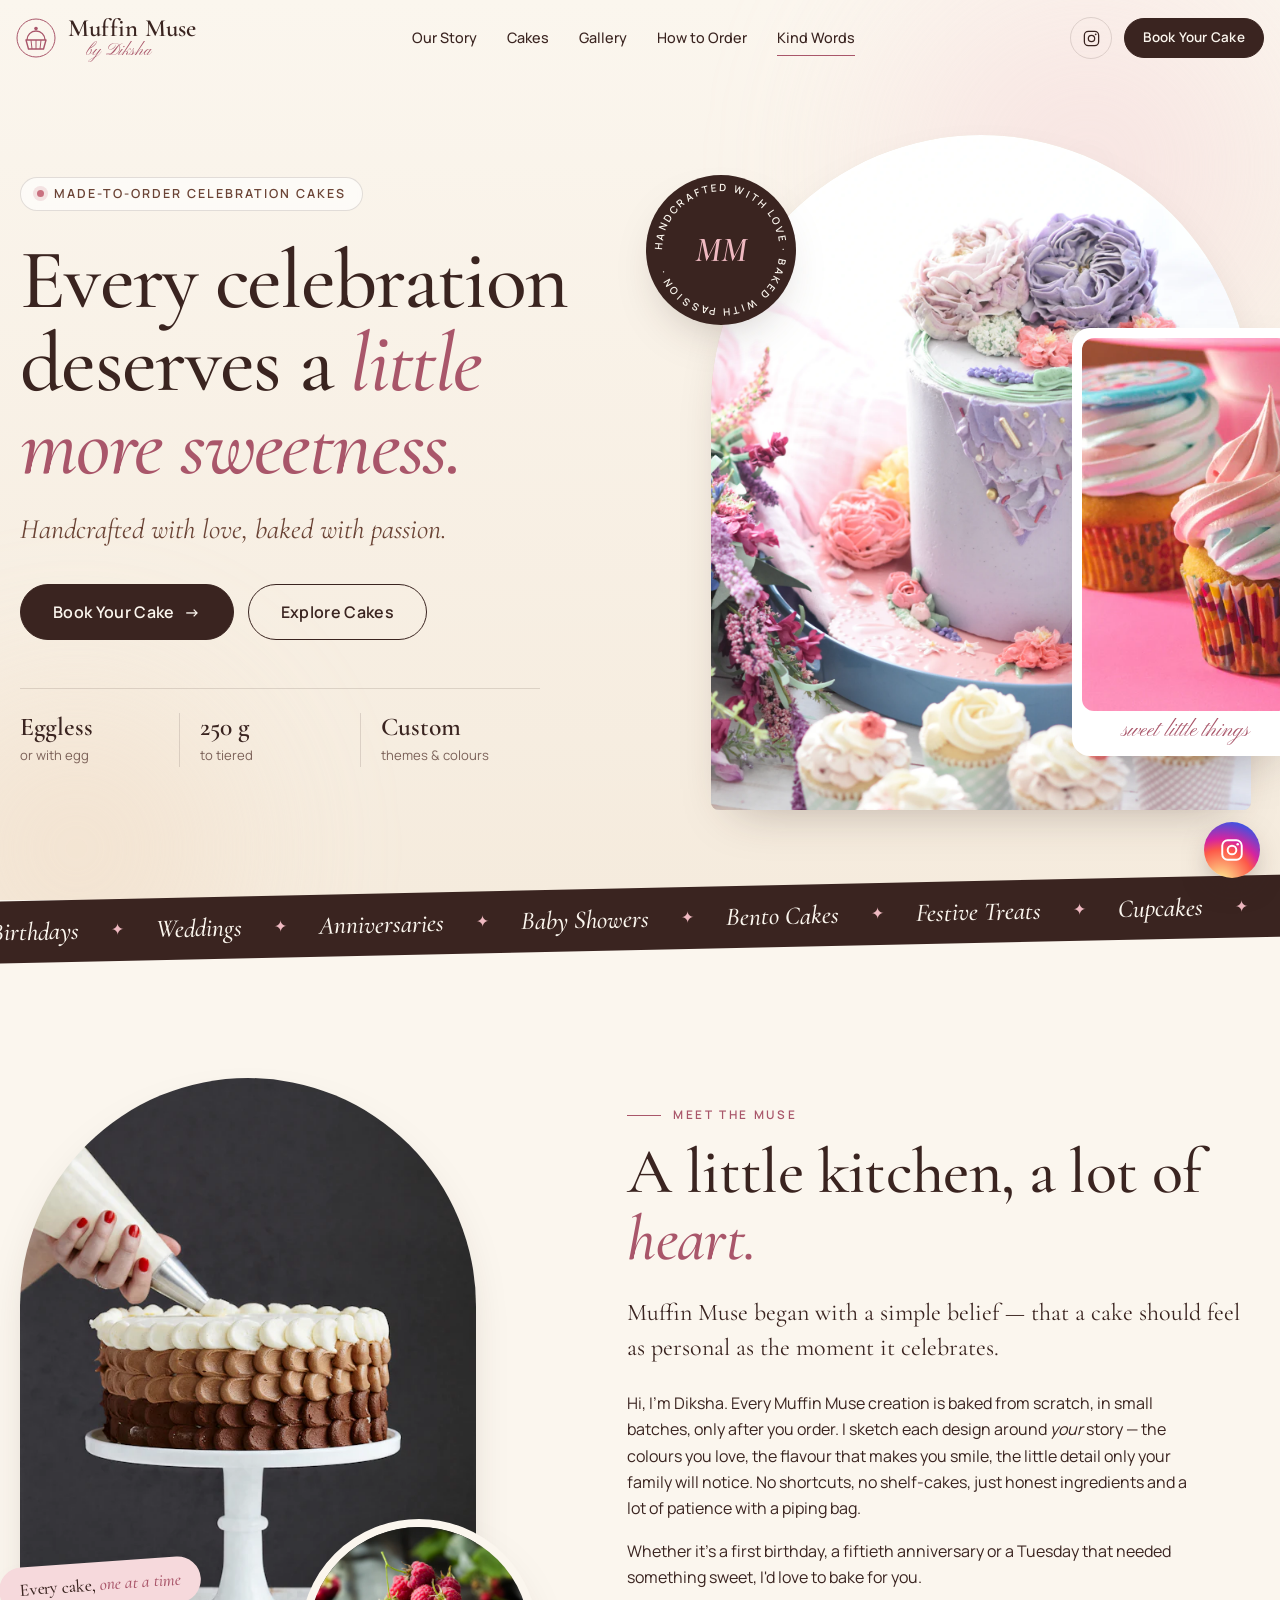
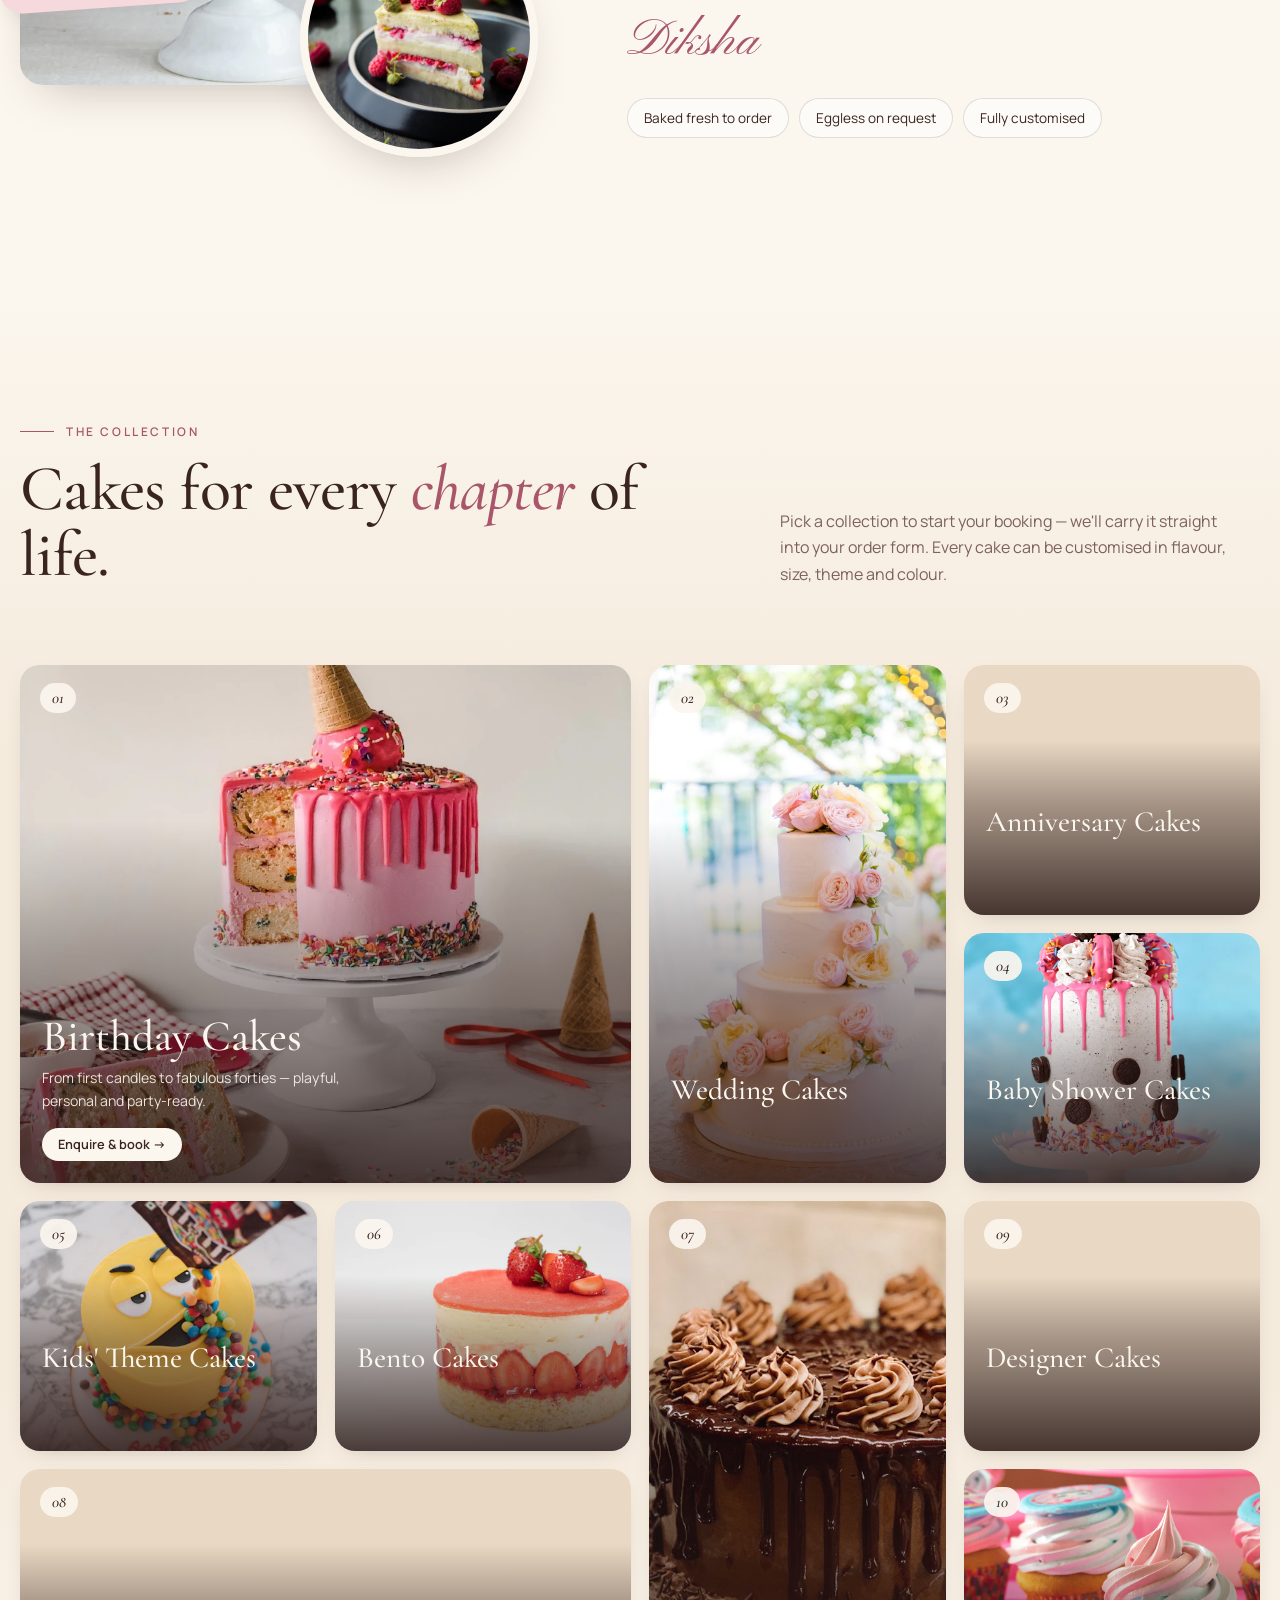
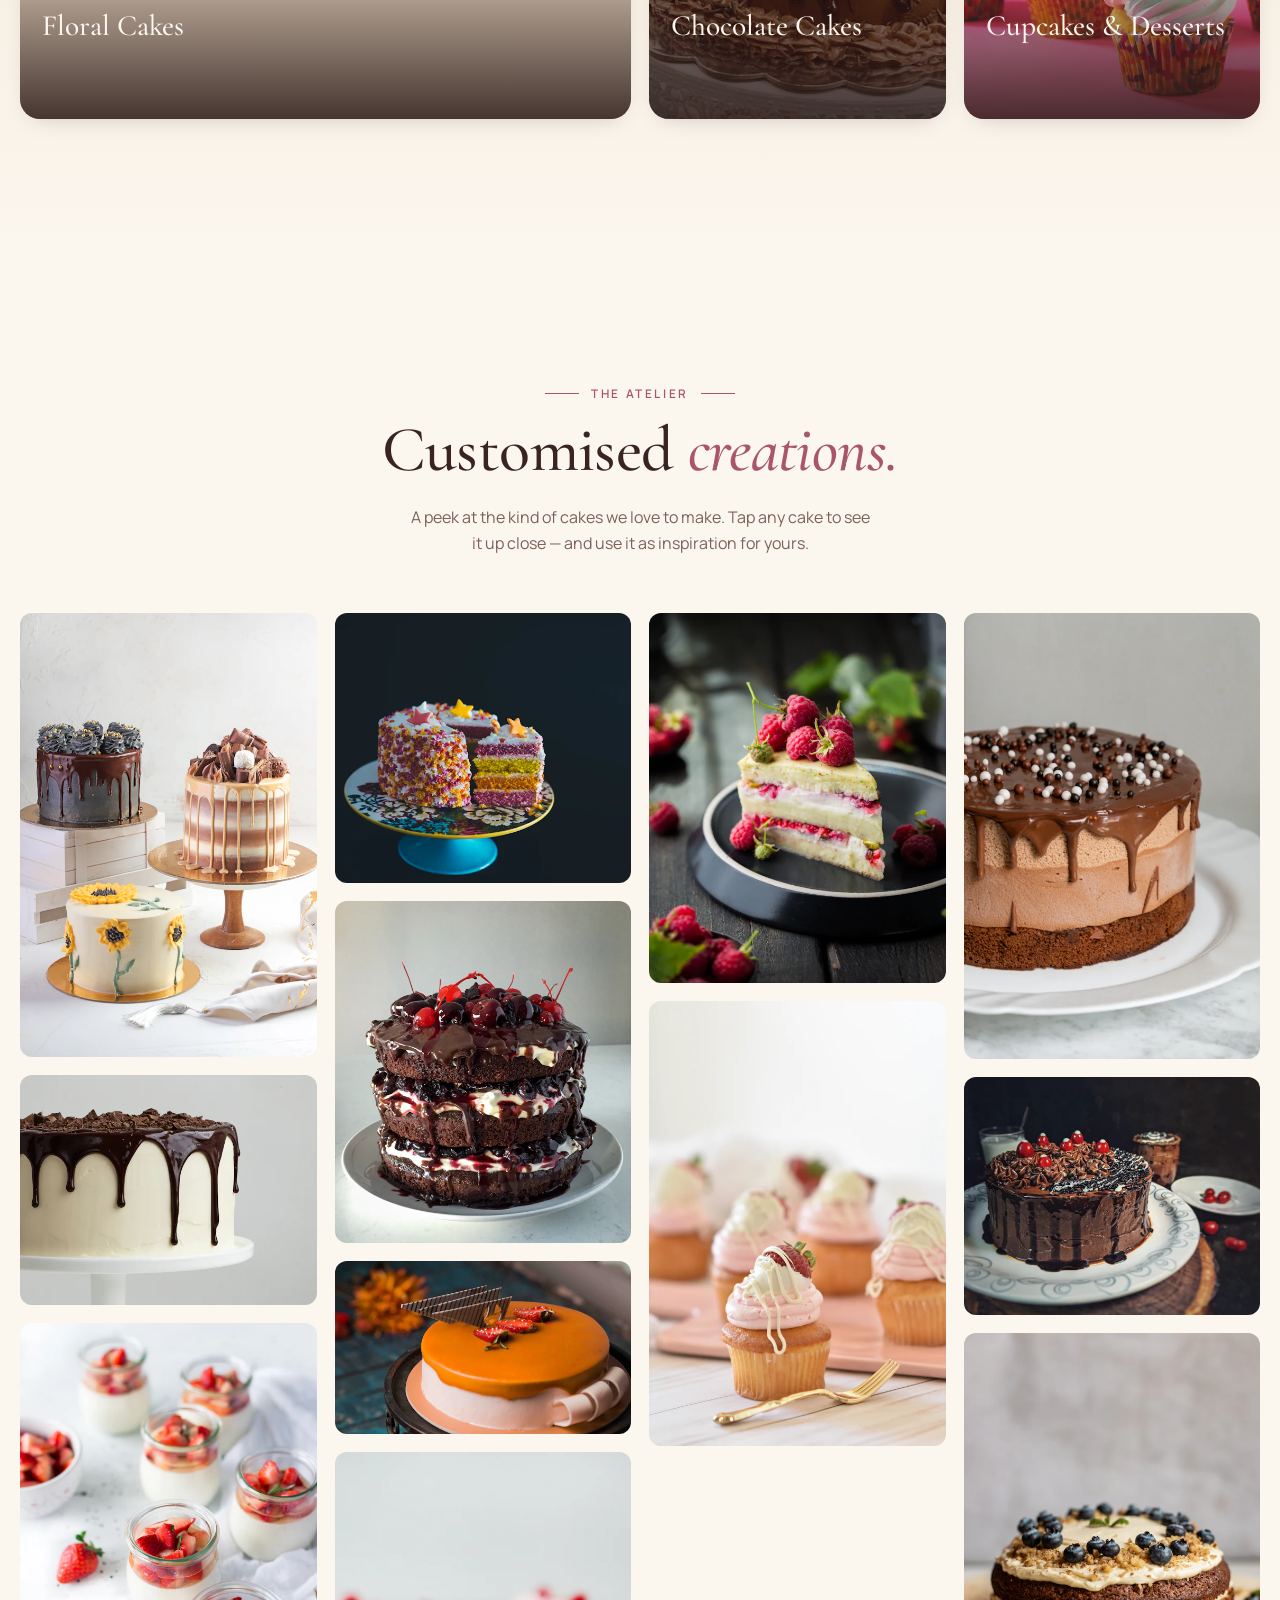
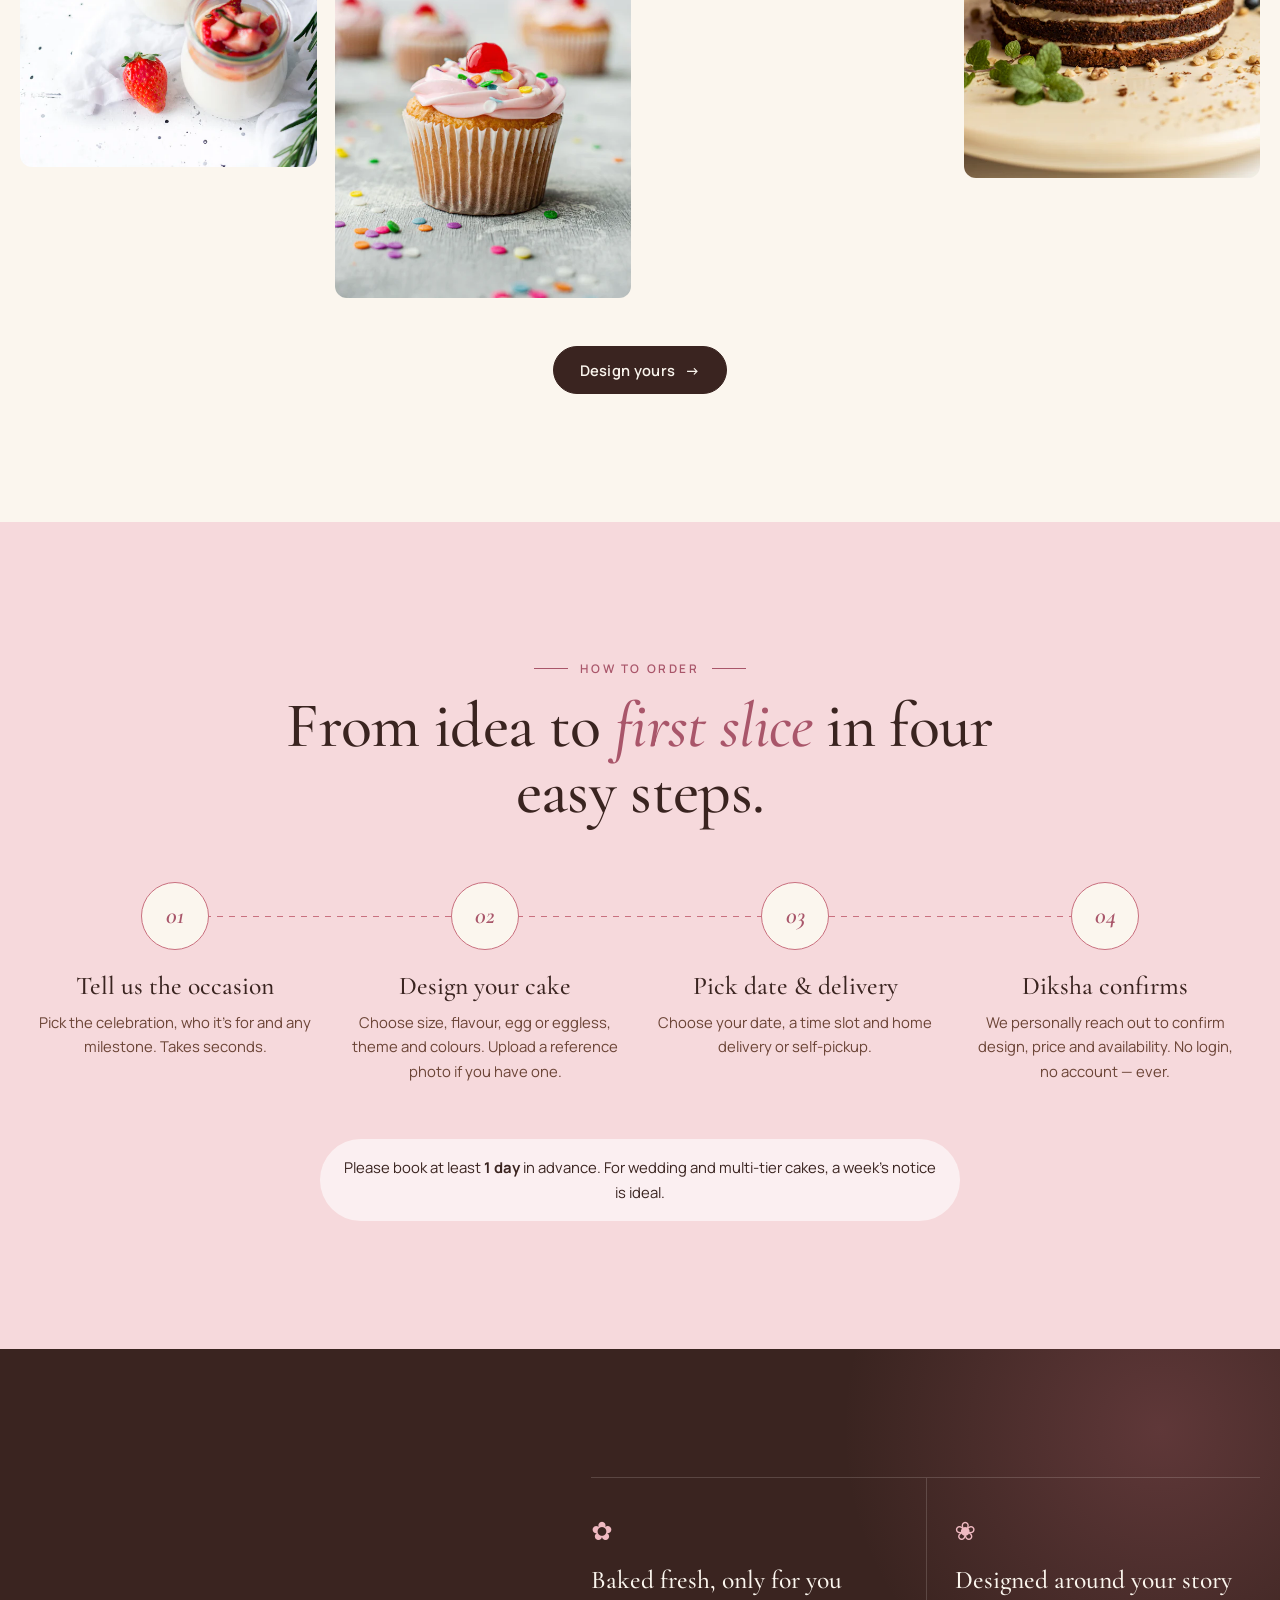
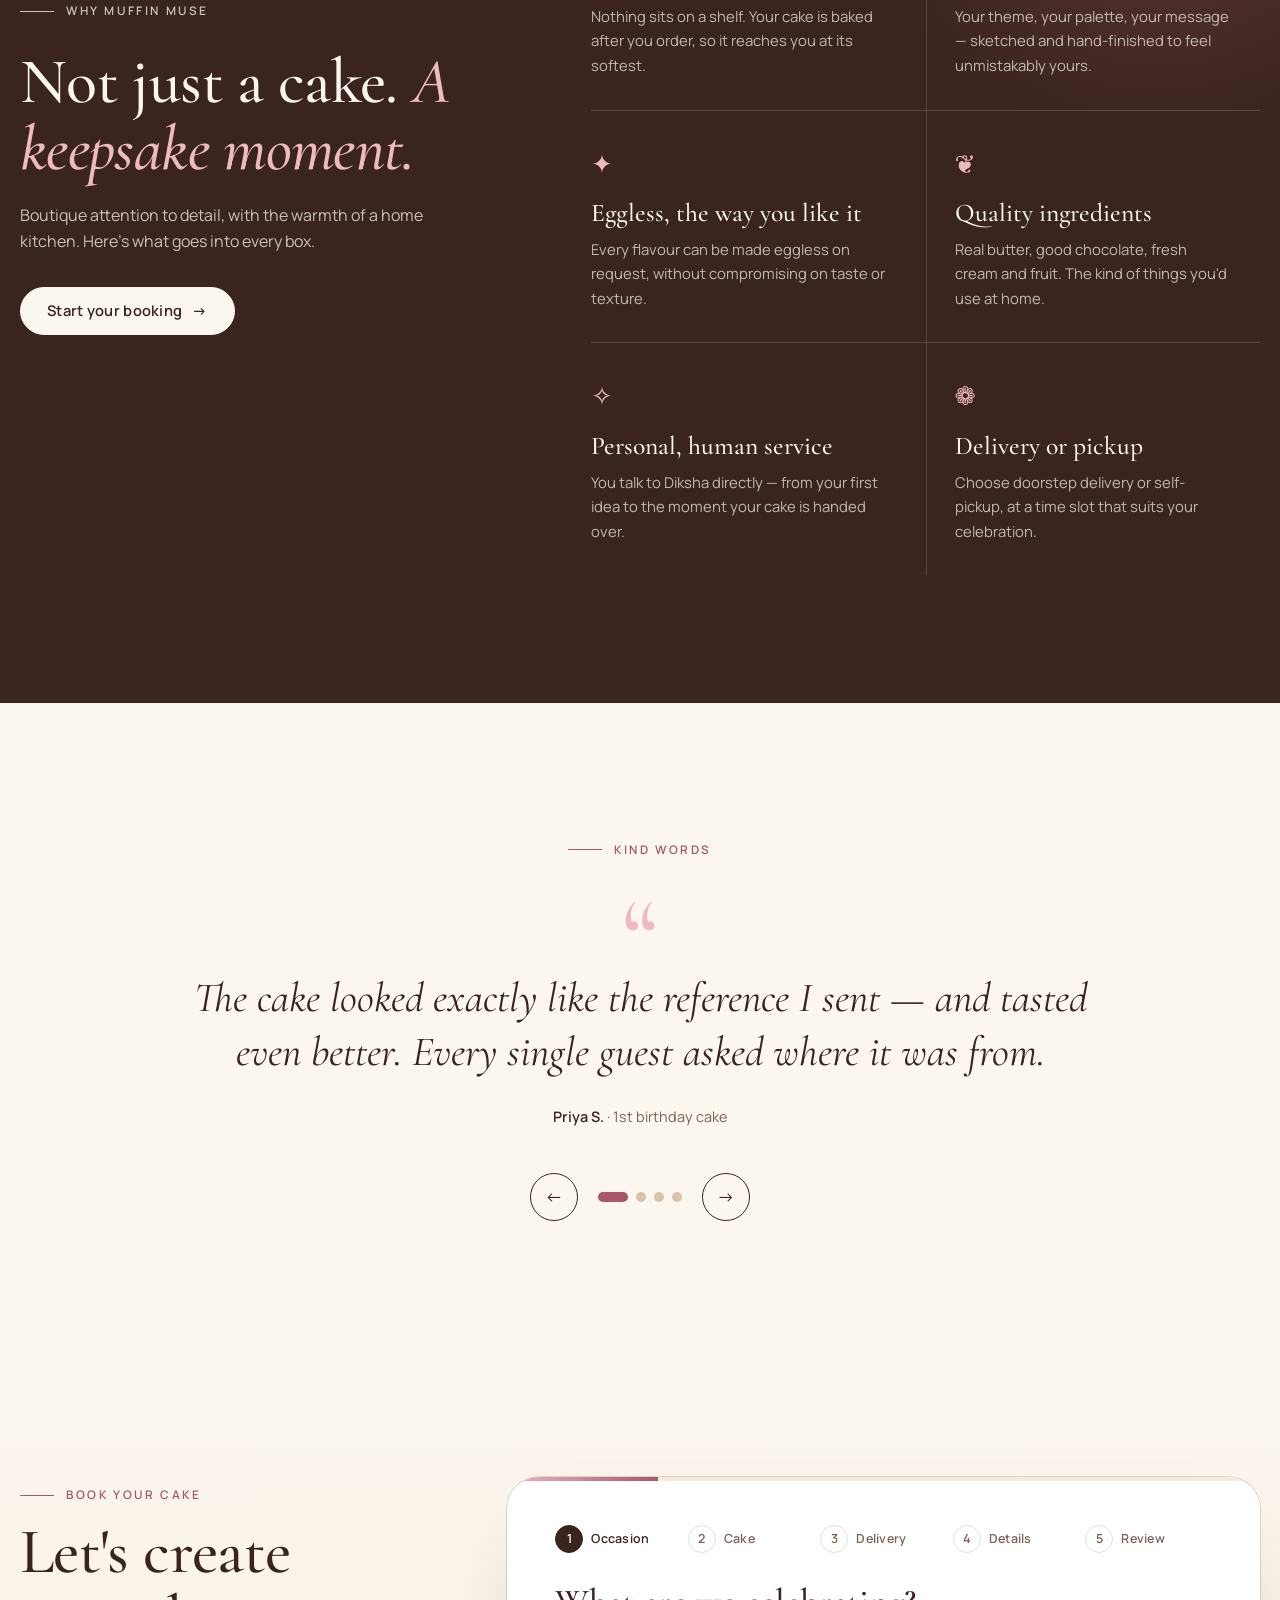
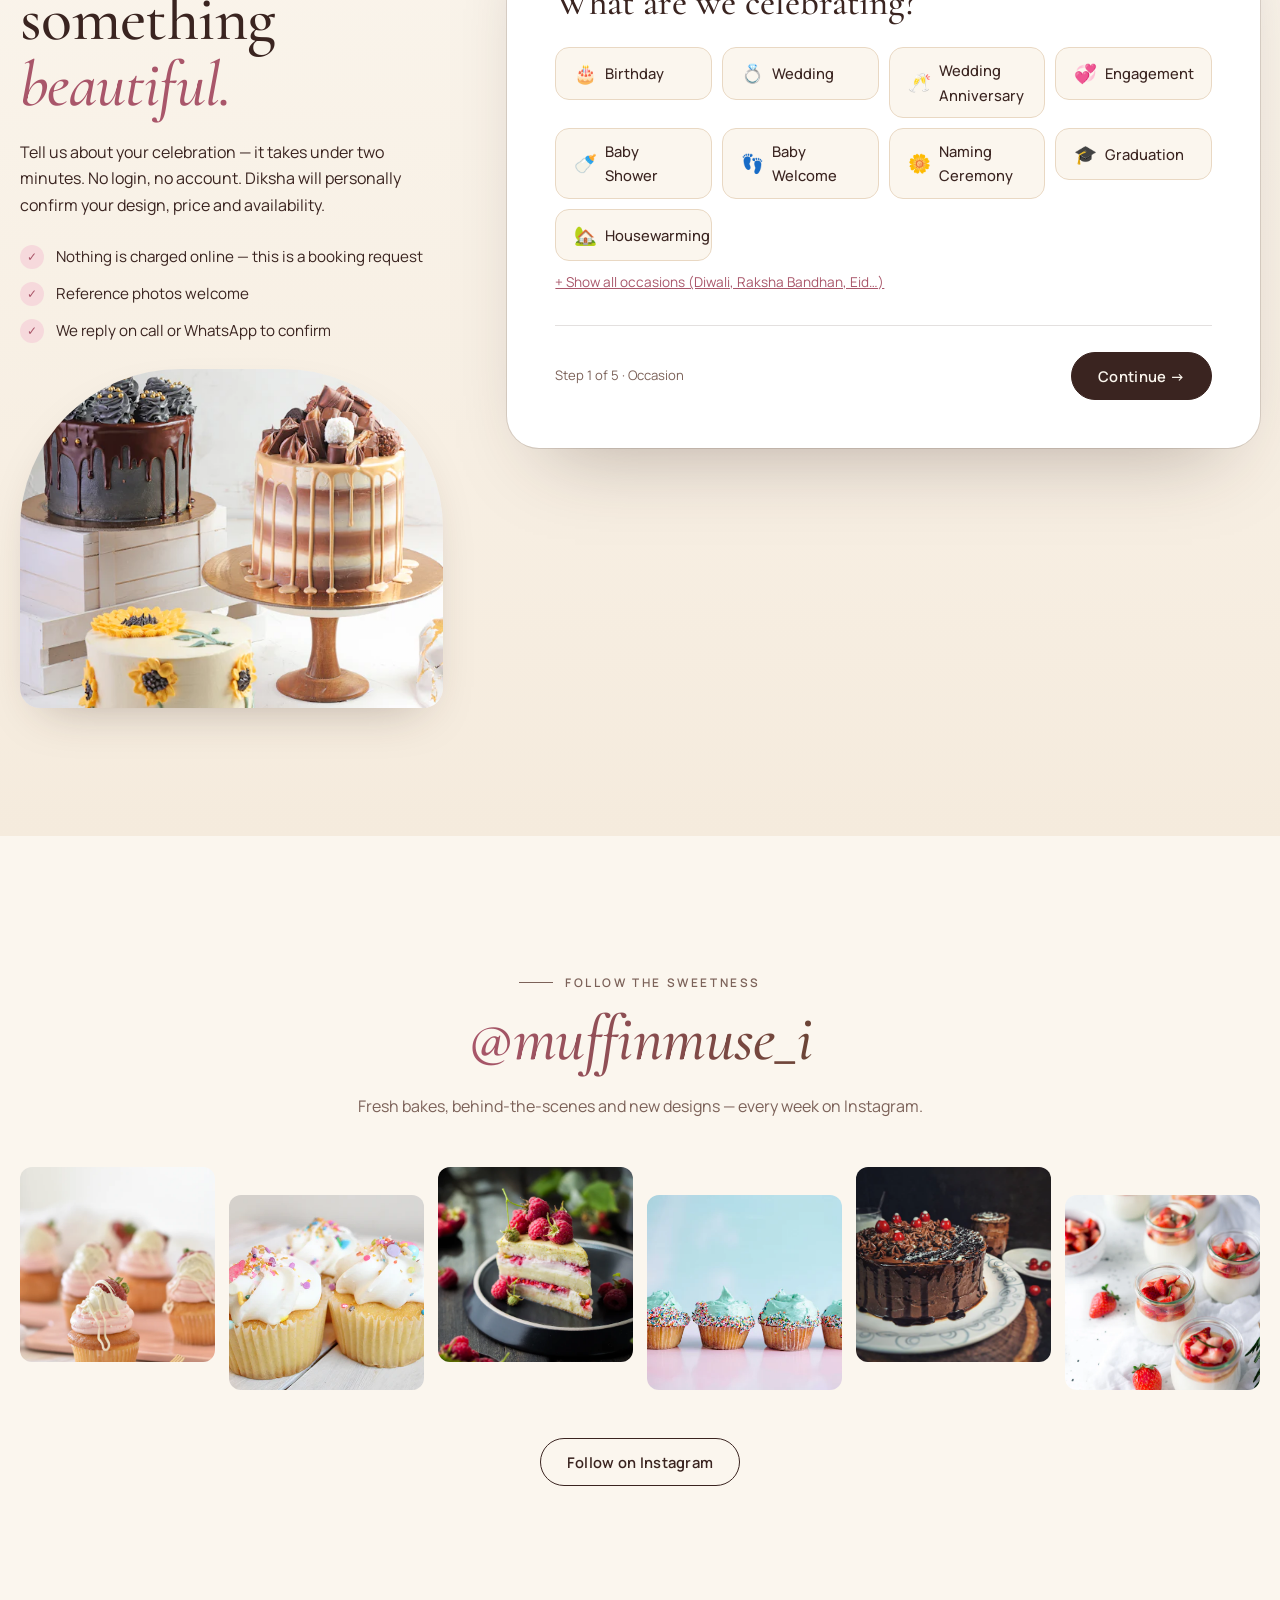
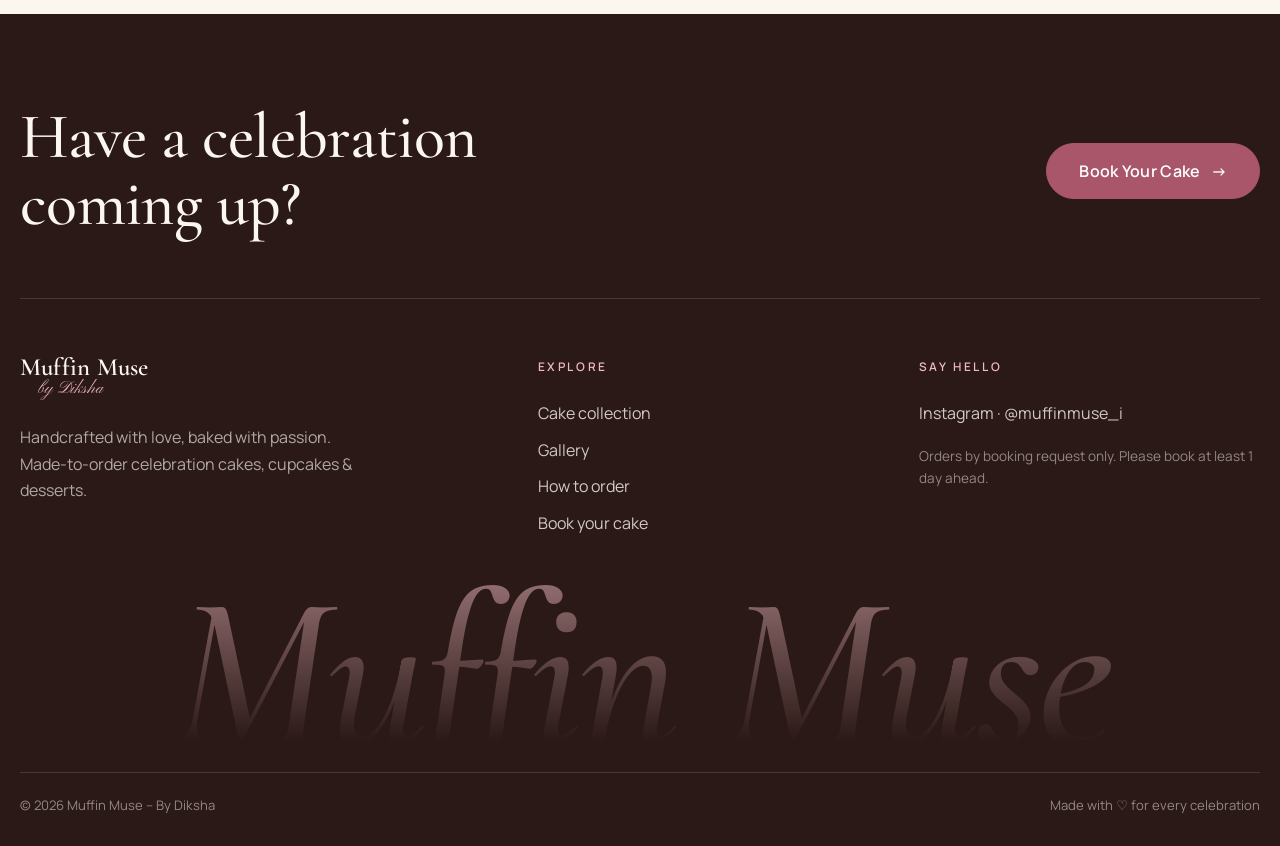
==== commit a99c2d46: "Cache-bust scripts Co-Authored-By: Claude Opus 5.5 <noreply@anthropic.com>" ====
--- a/index.html
+++ b/index.html
@@ -653,8 +653,8 @@
 <!-- Hidden transport for bookings with a photo attachment -->
 <iframe name="mm_upload_frame" id="mmUploadFrame" title="Upload transport" class="hp" tabindex="-1"></iframe>
 
-<script src="assets/js/config.js"></script>
-<script src="assets/js/app.js" defer></script>
-<script src="assets/js/booking.js" defer></script>
+<script src="assets/js/config.js?v=2"></script>
+<script src="assets/js/app.js?v=2" defer></script>
+<script src="assets/js/booking.js?v=2" defer></script>
 </body>
 </html>
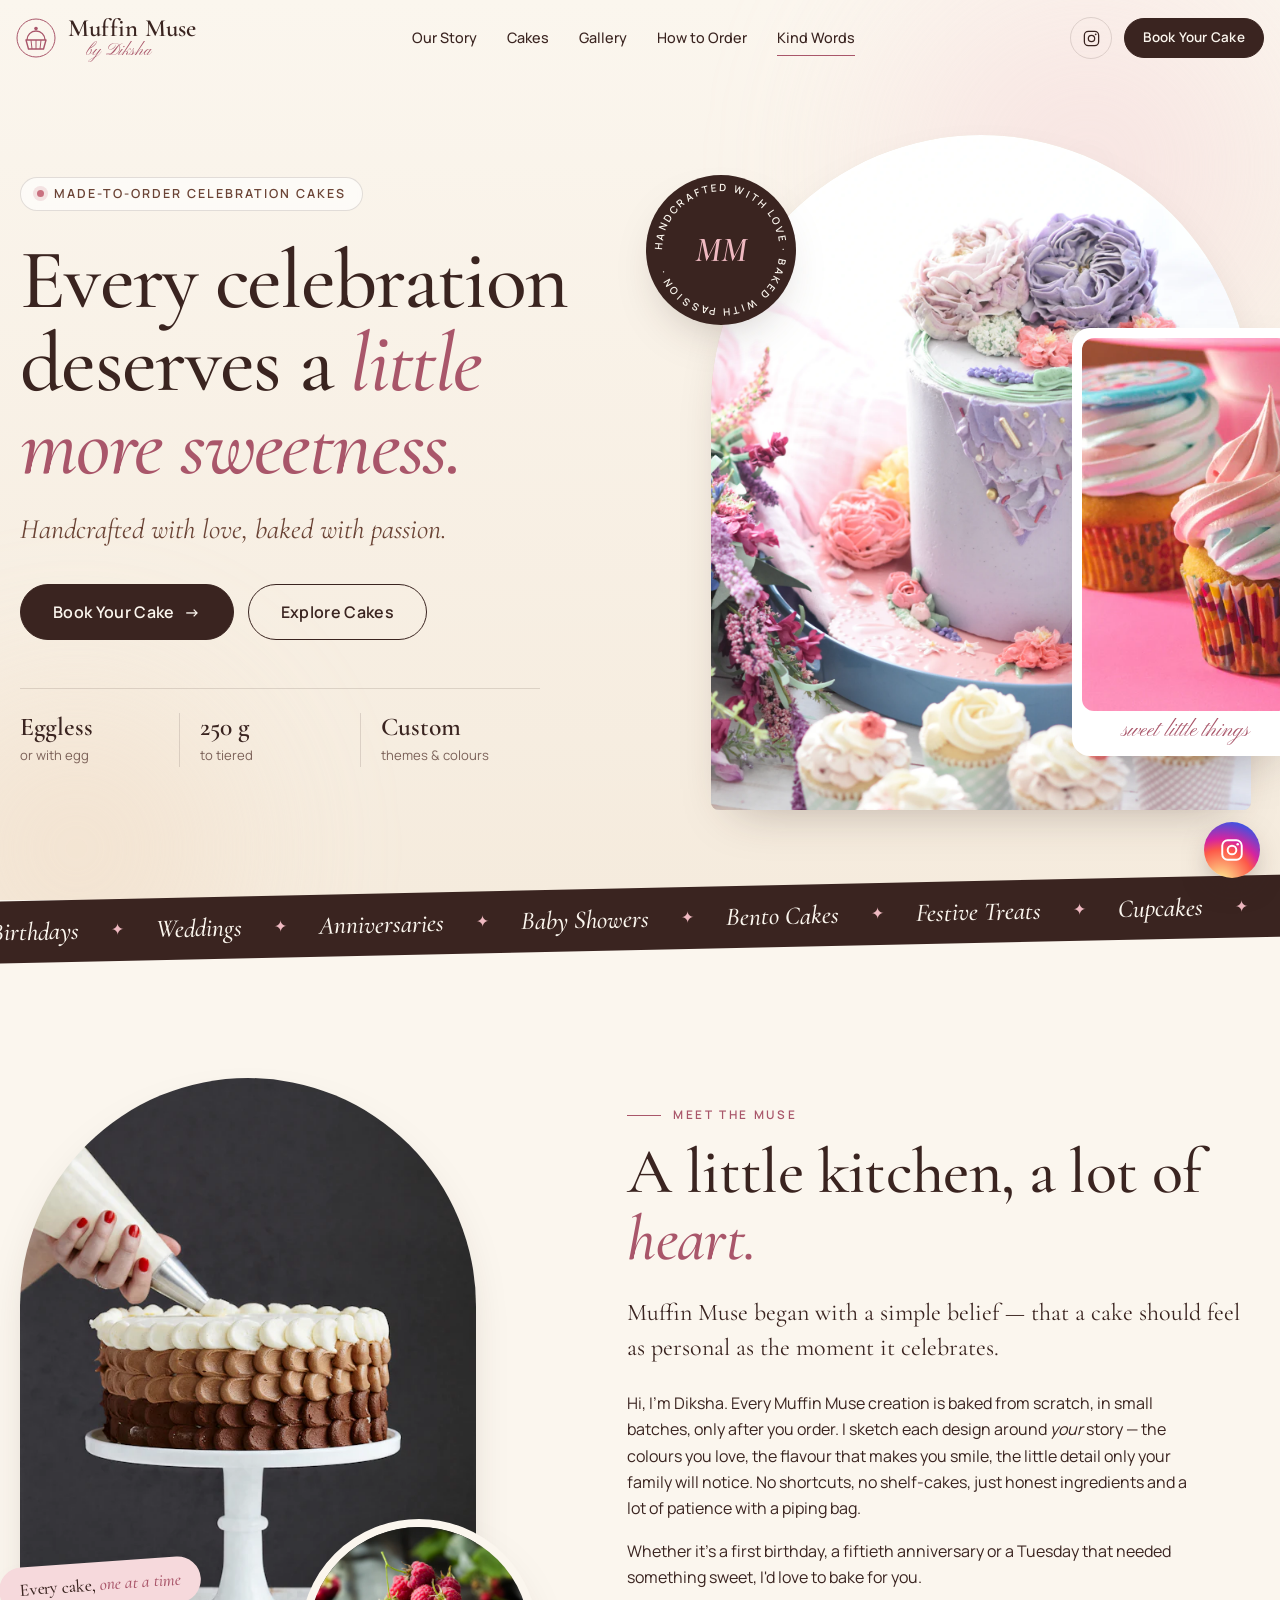
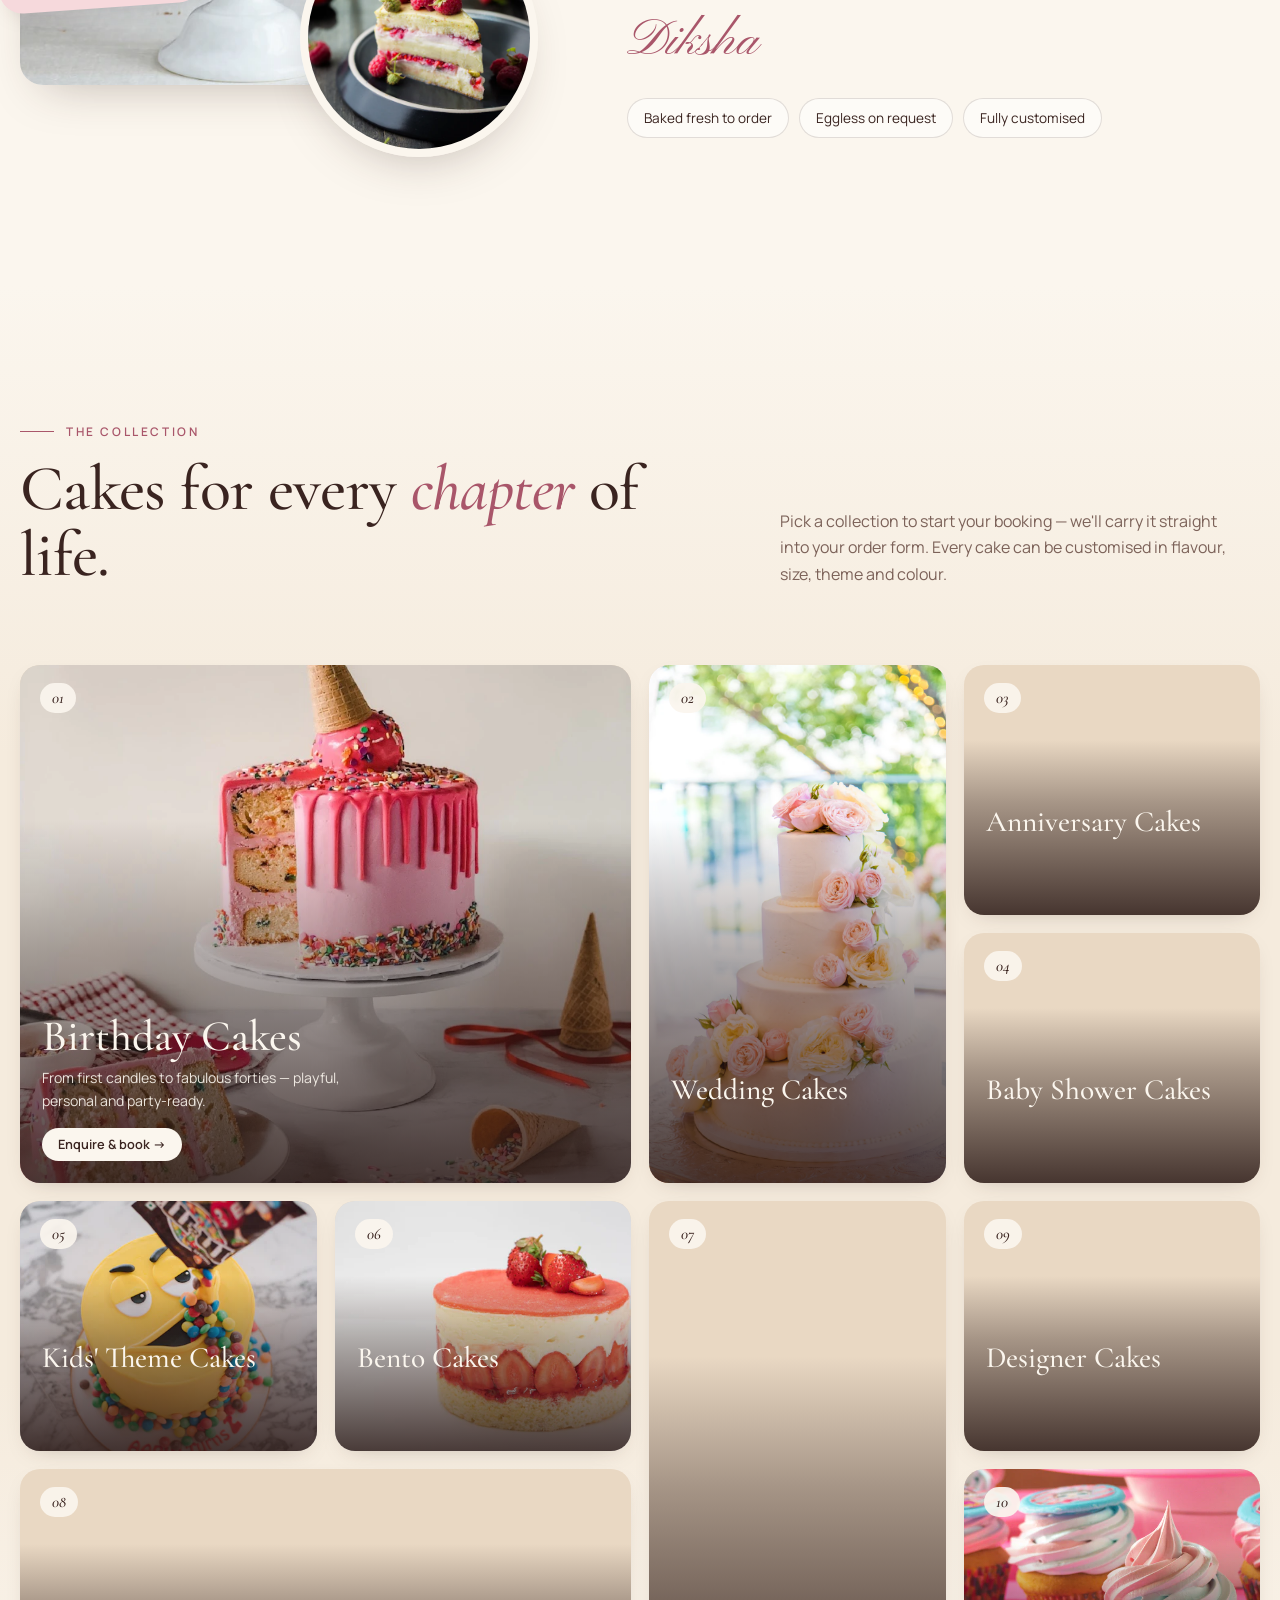
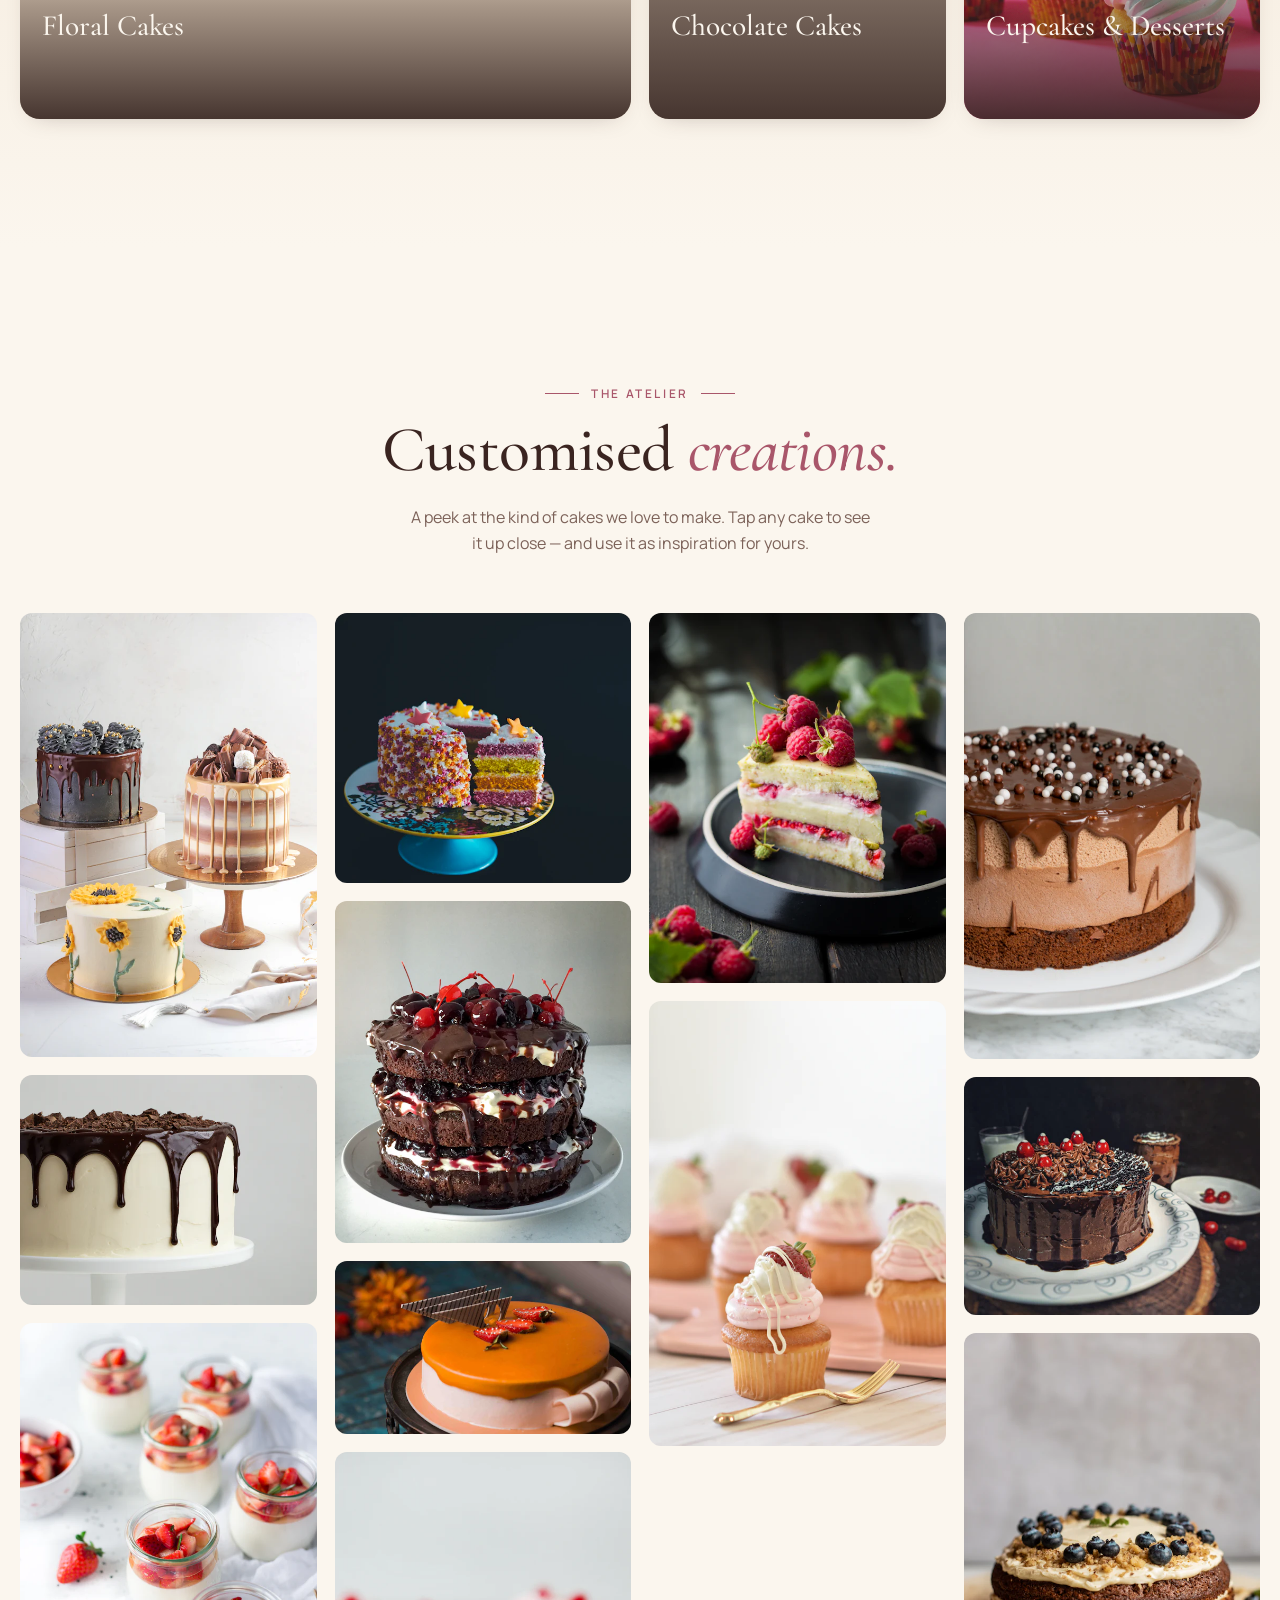
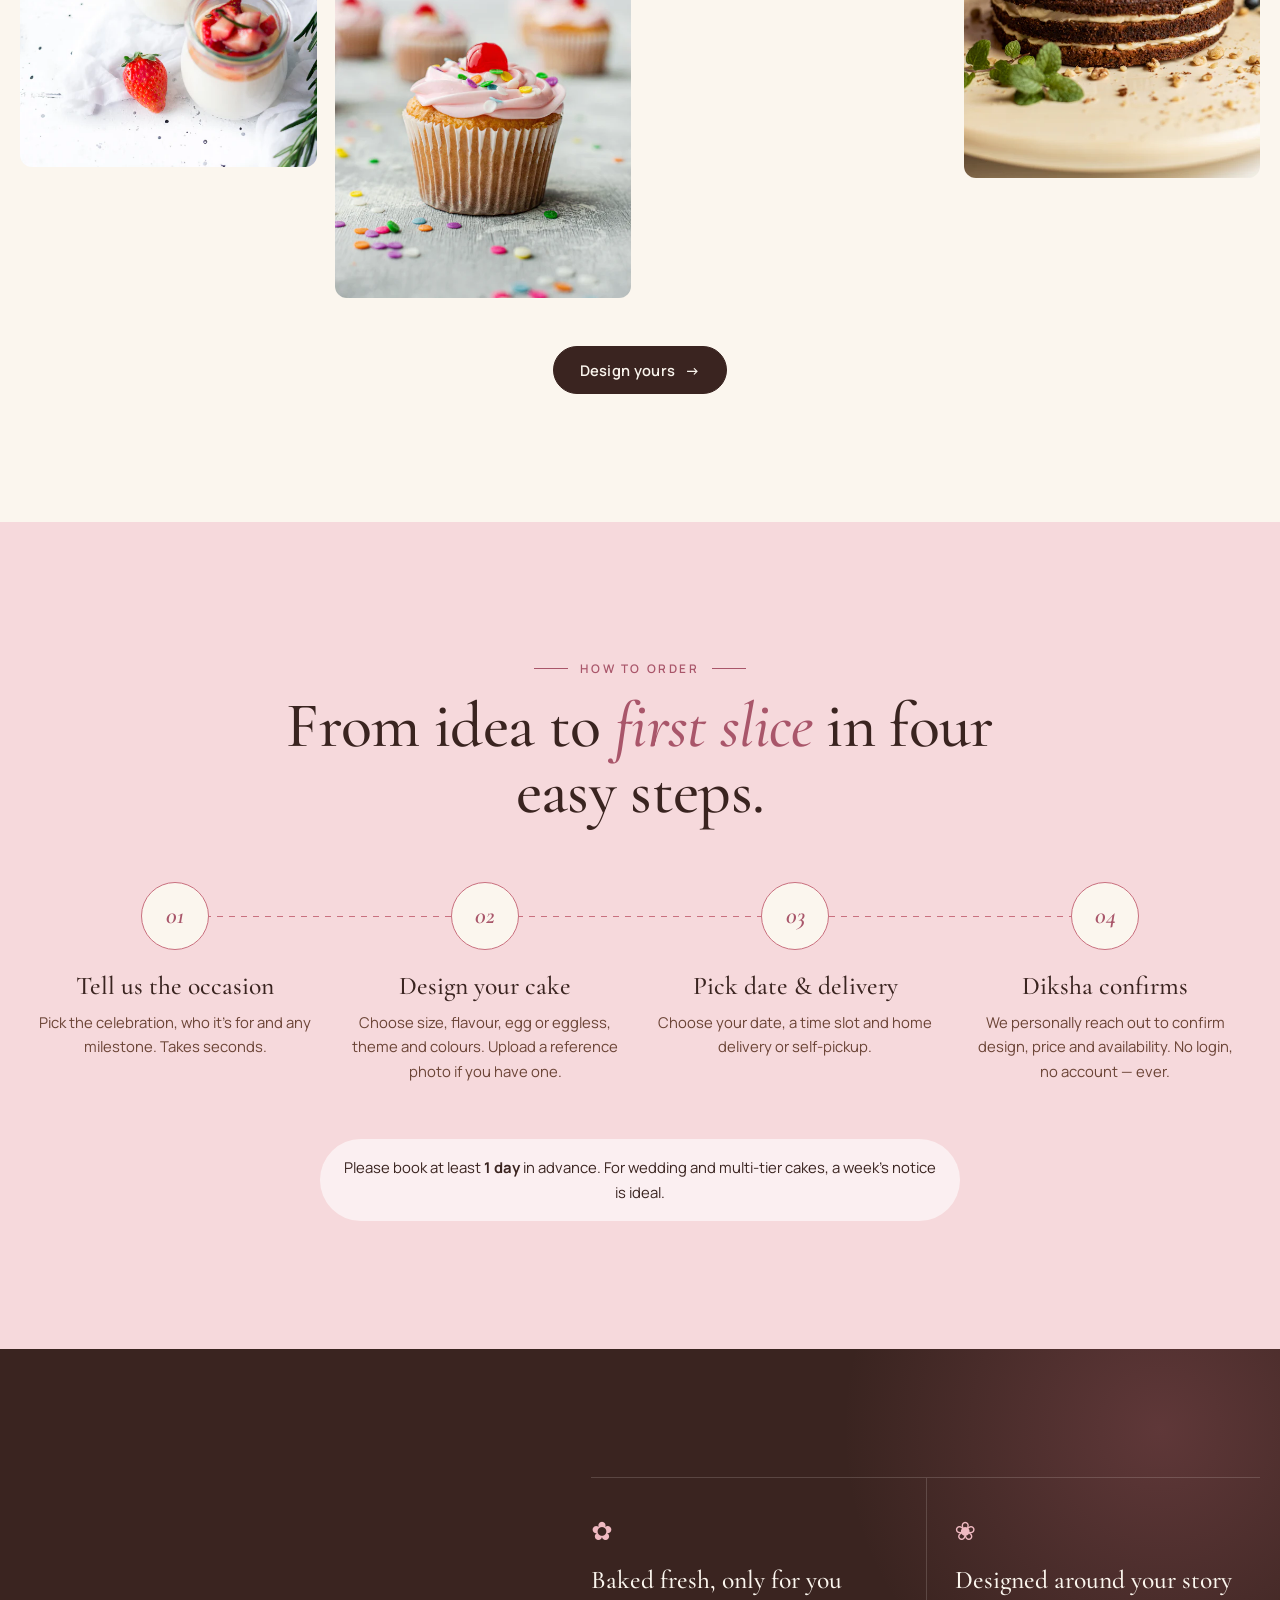
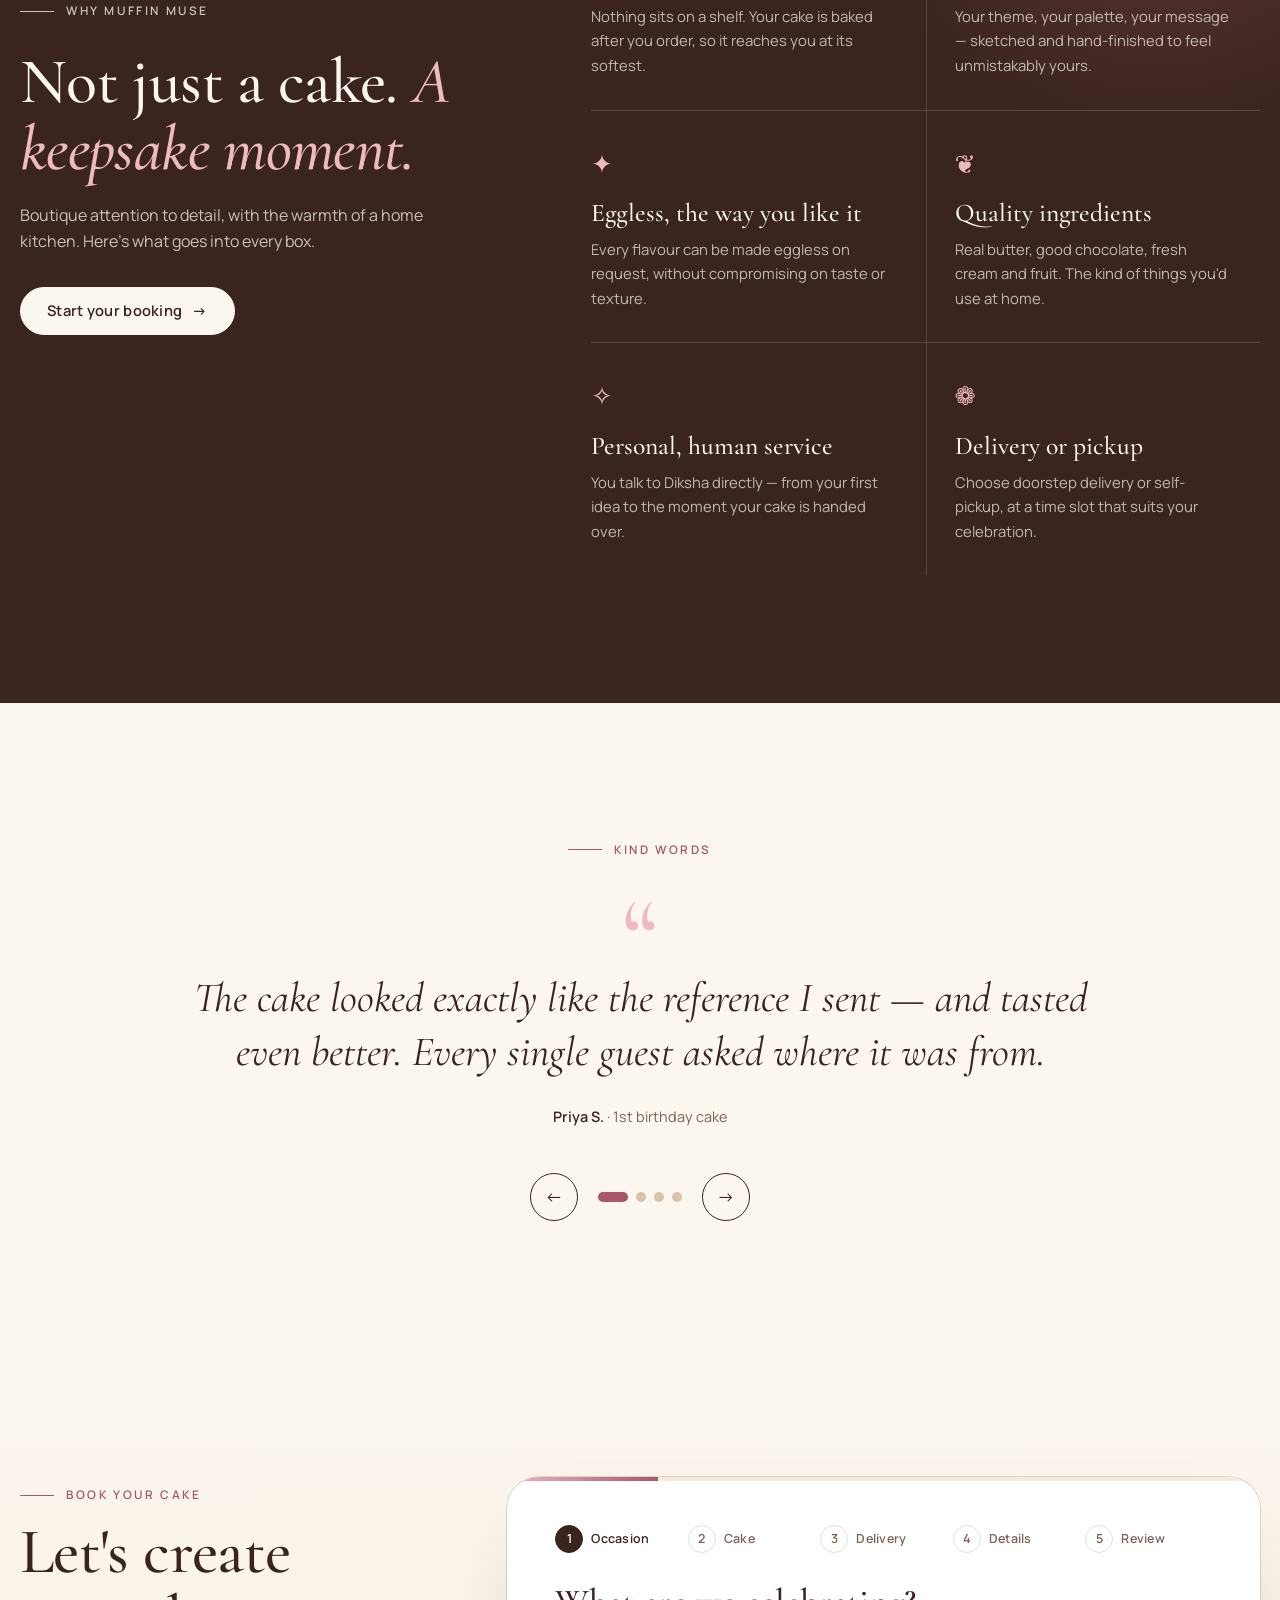
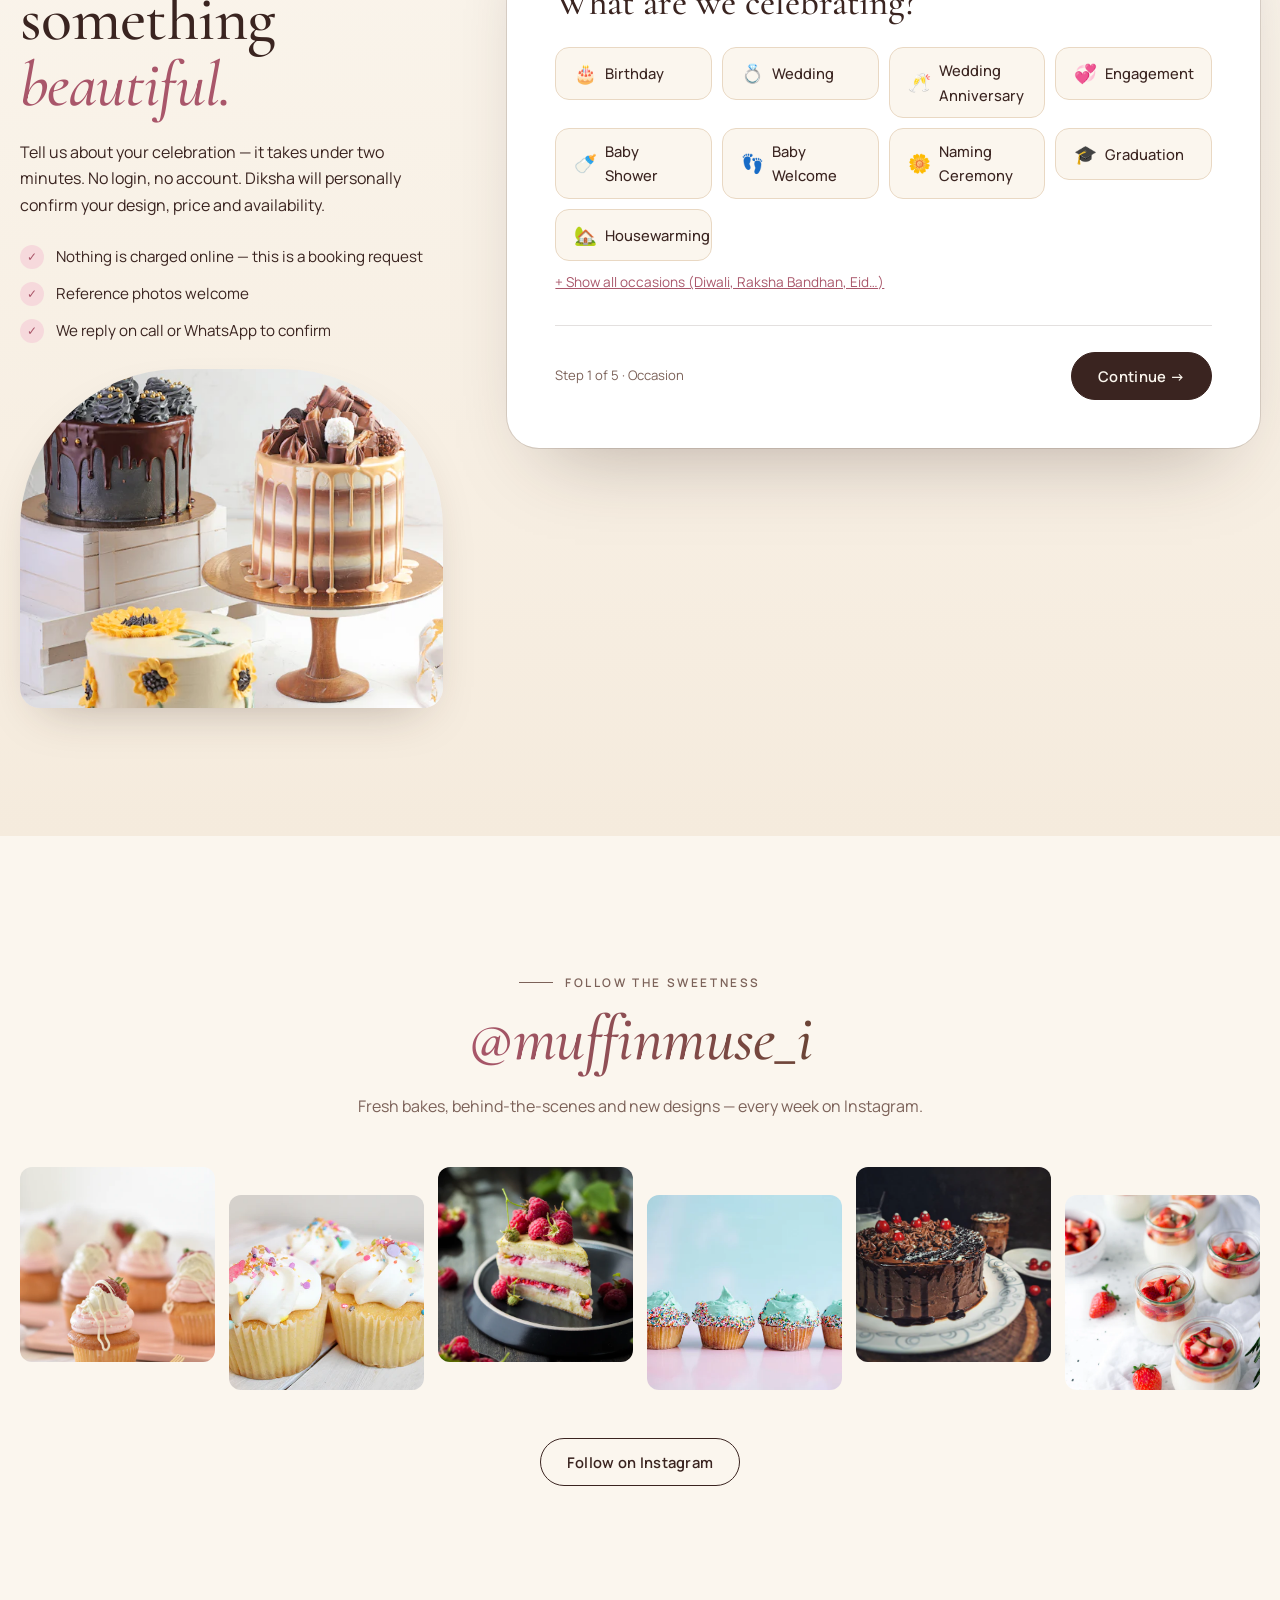
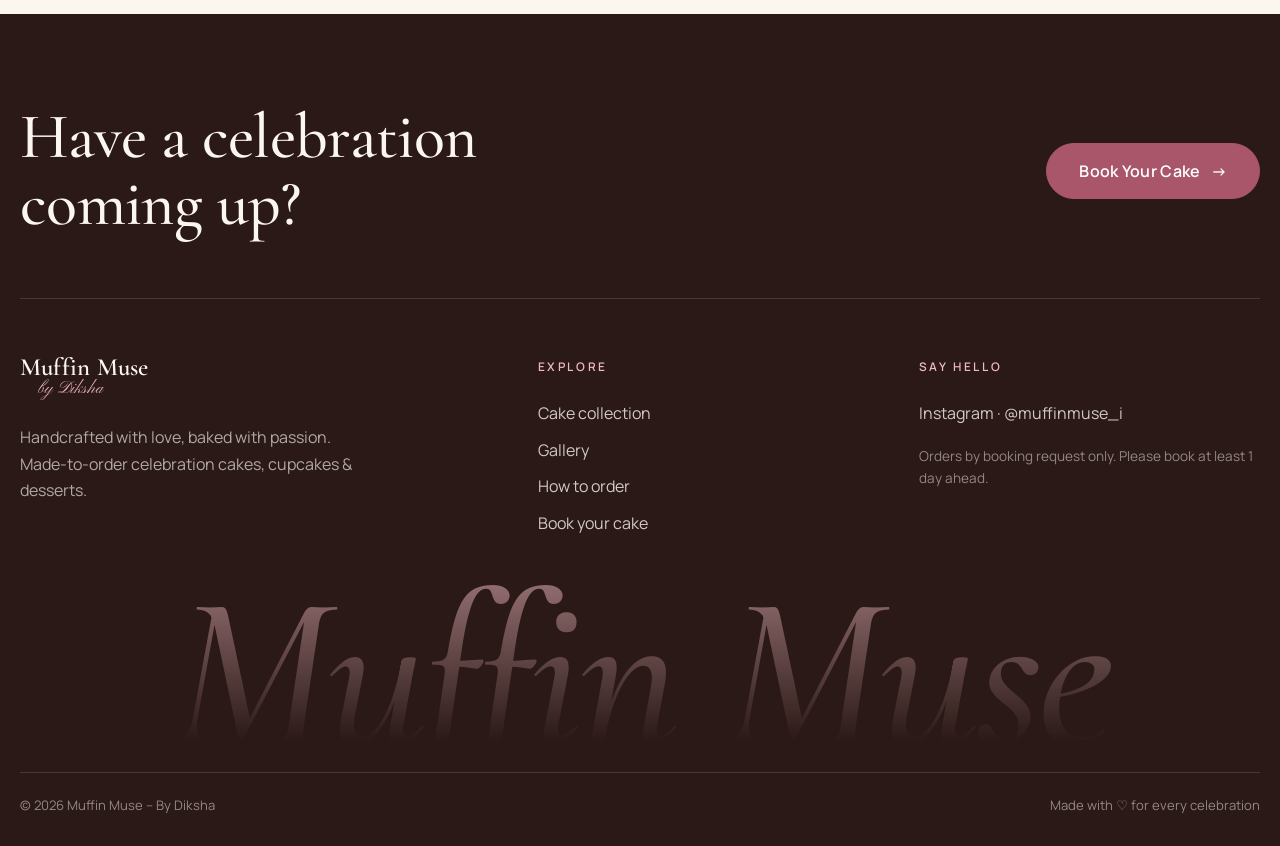
==== commit 375c11ba: "Reliable photo handling: send booking via confirmed route, one-tap photo share after booking FormSub" ====
--- a/index.html
+++ b/index.html
@@ -15,7 +15,7 @@
   <link rel="preconnect" href="https://fonts.gstatic.com" crossorigin>
   <link href="https://fonts.googleapis.com/css2?family=Cormorant+Garamond:ital,wght@0,400;0,500;0,600;1,400;1,500;1,600&family=Manrope:wght@400;500;600;700&family=Pinyon+Script&display=swap" rel="stylesheet">
   <link rel="preload" as="image" href="assets/img/hero.webp" fetchpriority="high">
-  <link rel="stylesheet" href="assets/css/styles.css?v=2">
+  <link rel="stylesheet" href="assets/css/styles.css?v=3">
 </head>
 <body>
 <a class="skip" href="#main">Skip to content</a>
@@ -415,7 +415,7 @@
             <span class="field__label">Reference cake photo (optional)</span>
             <label class="drop" id="drop" for="f_photo">
               <input id="f_photo" type="file" accept="image/*">
-              <span class="drop__empty"><b>Upload a photo</b> or drag it here<br><small>JPG, PNG or HEIC from your gallery · we'll optimise it automatically</small></span>
+              <span class="drop__empty"><b>Upload a photo</b> or drag it here<br><small>JPG, PNG or HEIC · shown in your summary, and after booking you can send it to Diksha in one tap</small></span>
               <span class="drop__full" hidden><img id="photoPreview" alt="Your reference photo"><span><b id="photoName"></b><small id="photoSize"></small><button type="button" class="link-btn" id="photoRemove">Remove</button></span></span>
             </label>
             <p class="err" data-err="photo"></p>
@@ -573,7 +573,7 @@
         <p class="success__ref">Reference: <strong id="successRef"></strong></p>
         <p class="hint" id="successPhotoNote" hidden></p>
         <div class="success__actions">
-          <a class="btn btn--dark" data-ig-link href="#" target="_blank" rel="noopener">Follow @<span data-ig-handle></span></a>
+          <a class="btn btn--dark" data-ig-link href="#" target="_blank" rel="noopener"><span>Follow @<span data-ig-handle></span></span></a>
           <button type="button" class="btn btn--ghost" id="newBooking">Book another cake</button>
         </div>
       </div>
@@ -653,8 +653,8 @@
 <!-- Hidden transport for bookings with a photo attachment -->
 <iframe name="mm_upload_frame" id="mmUploadFrame" title="Upload transport" class="hp" tabindex="-1"></iframe>
 
-<script src="assets/js/config.js?v=2"></script>
-<script src="assets/js/app.js?v=2" defer></script>
-<script src="assets/js/booking.js?v=2" defer></script>
+<script src="assets/js/config.js?v=3"></script>
+<script src="assets/js/app.js?v=3" defer></script>
+<script src="assets/js/booking.js?v=3" defer></script>
 </body>
 </html>
--- a/assets/css/styles.css
+++ b/assets/css/styles.css
@@ -380,6 +380,8 @@
 .success .label { justify-content: center; }
 .success p { max-width: 46ch; margin-inline: auto; }
 .success__ref { background: var(--cream); display: inline-block; padding: 10px 18px; border-radius: 999px; font-size: .92rem; }
+#successPhotoNote { background: var(--blush); color: var(--choc); border-radius: 16px; padding: 14px 16px; margin: 16px auto 0; font-size: .92rem; }
+.success__photo-actions { display: flex; flex-wrap: wrap; gap: 8px; justify-content: center; margin-top: 10px; }
 .success__actions { display: flex; gap: 12px; justify-content: center; flex-wrap: wrap; margin-top: 26px; }
 
 /* ── Instagram ────────────────────────────────────── */
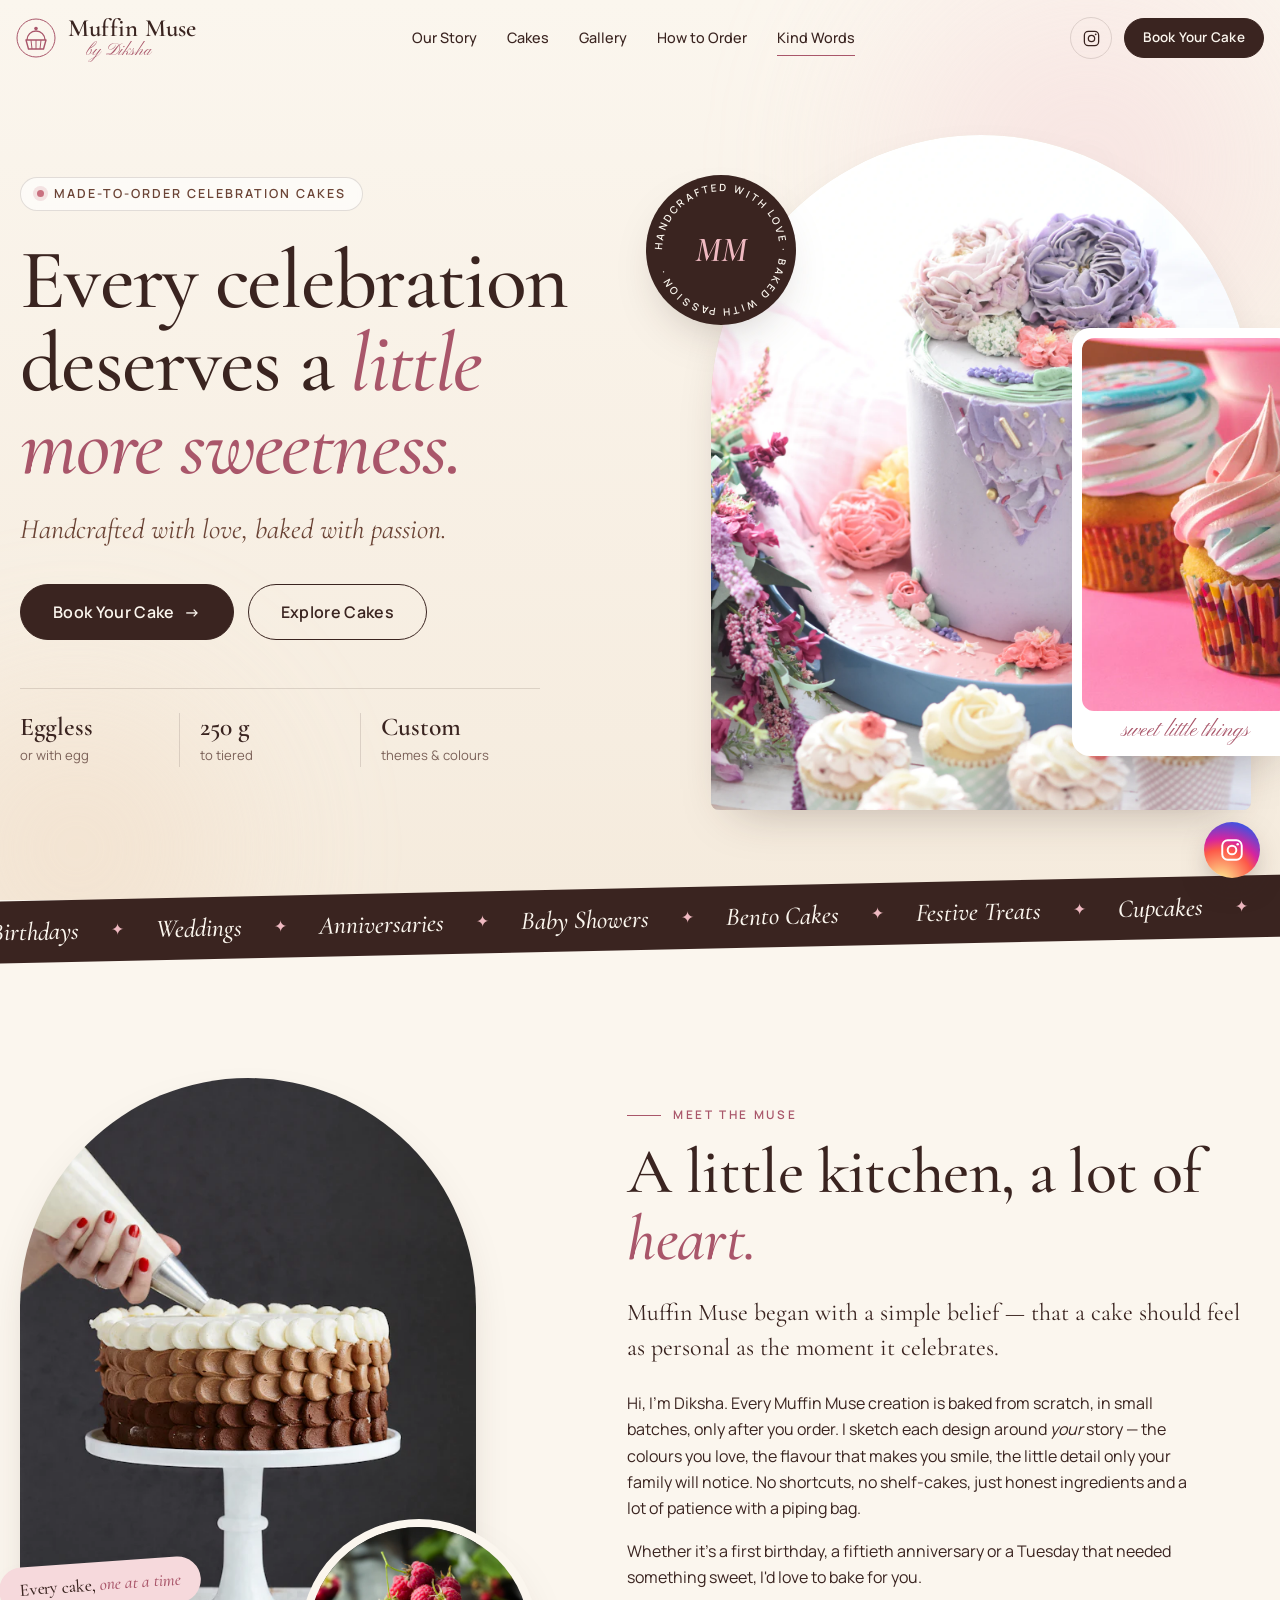
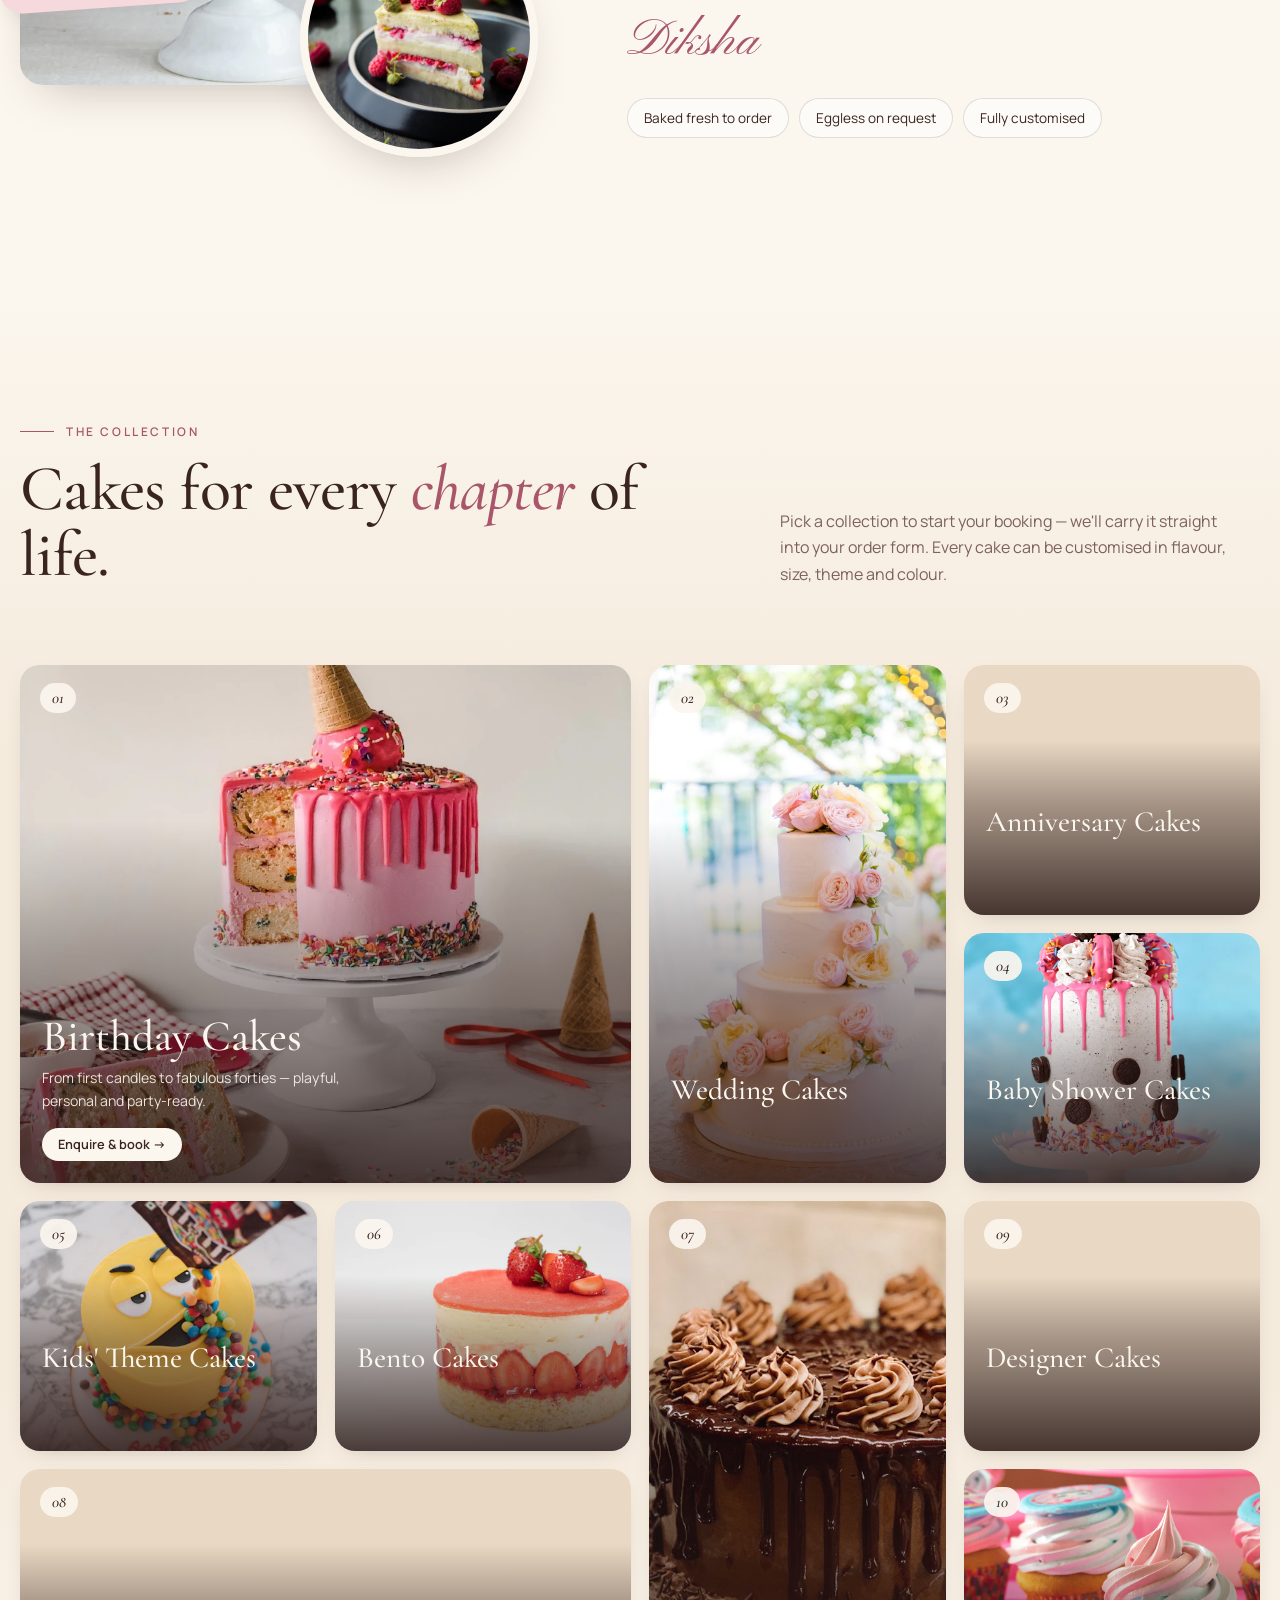
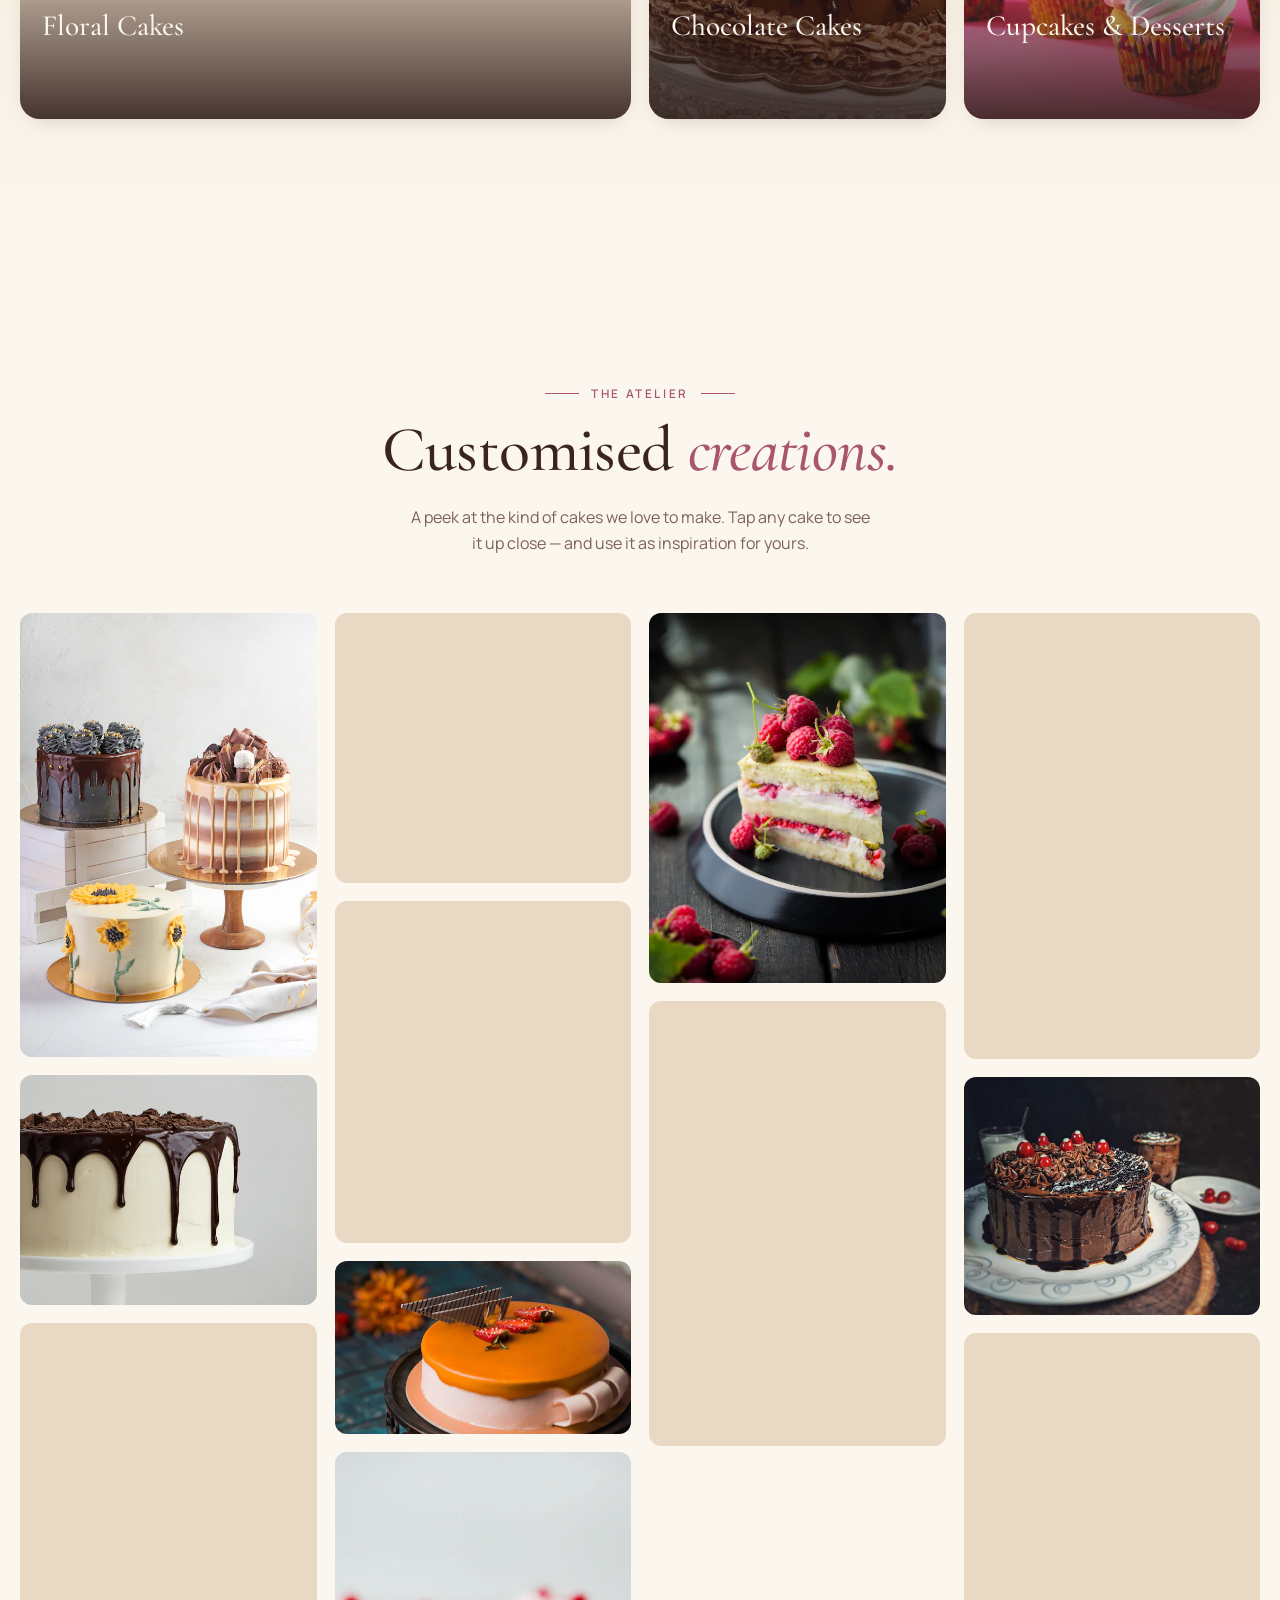
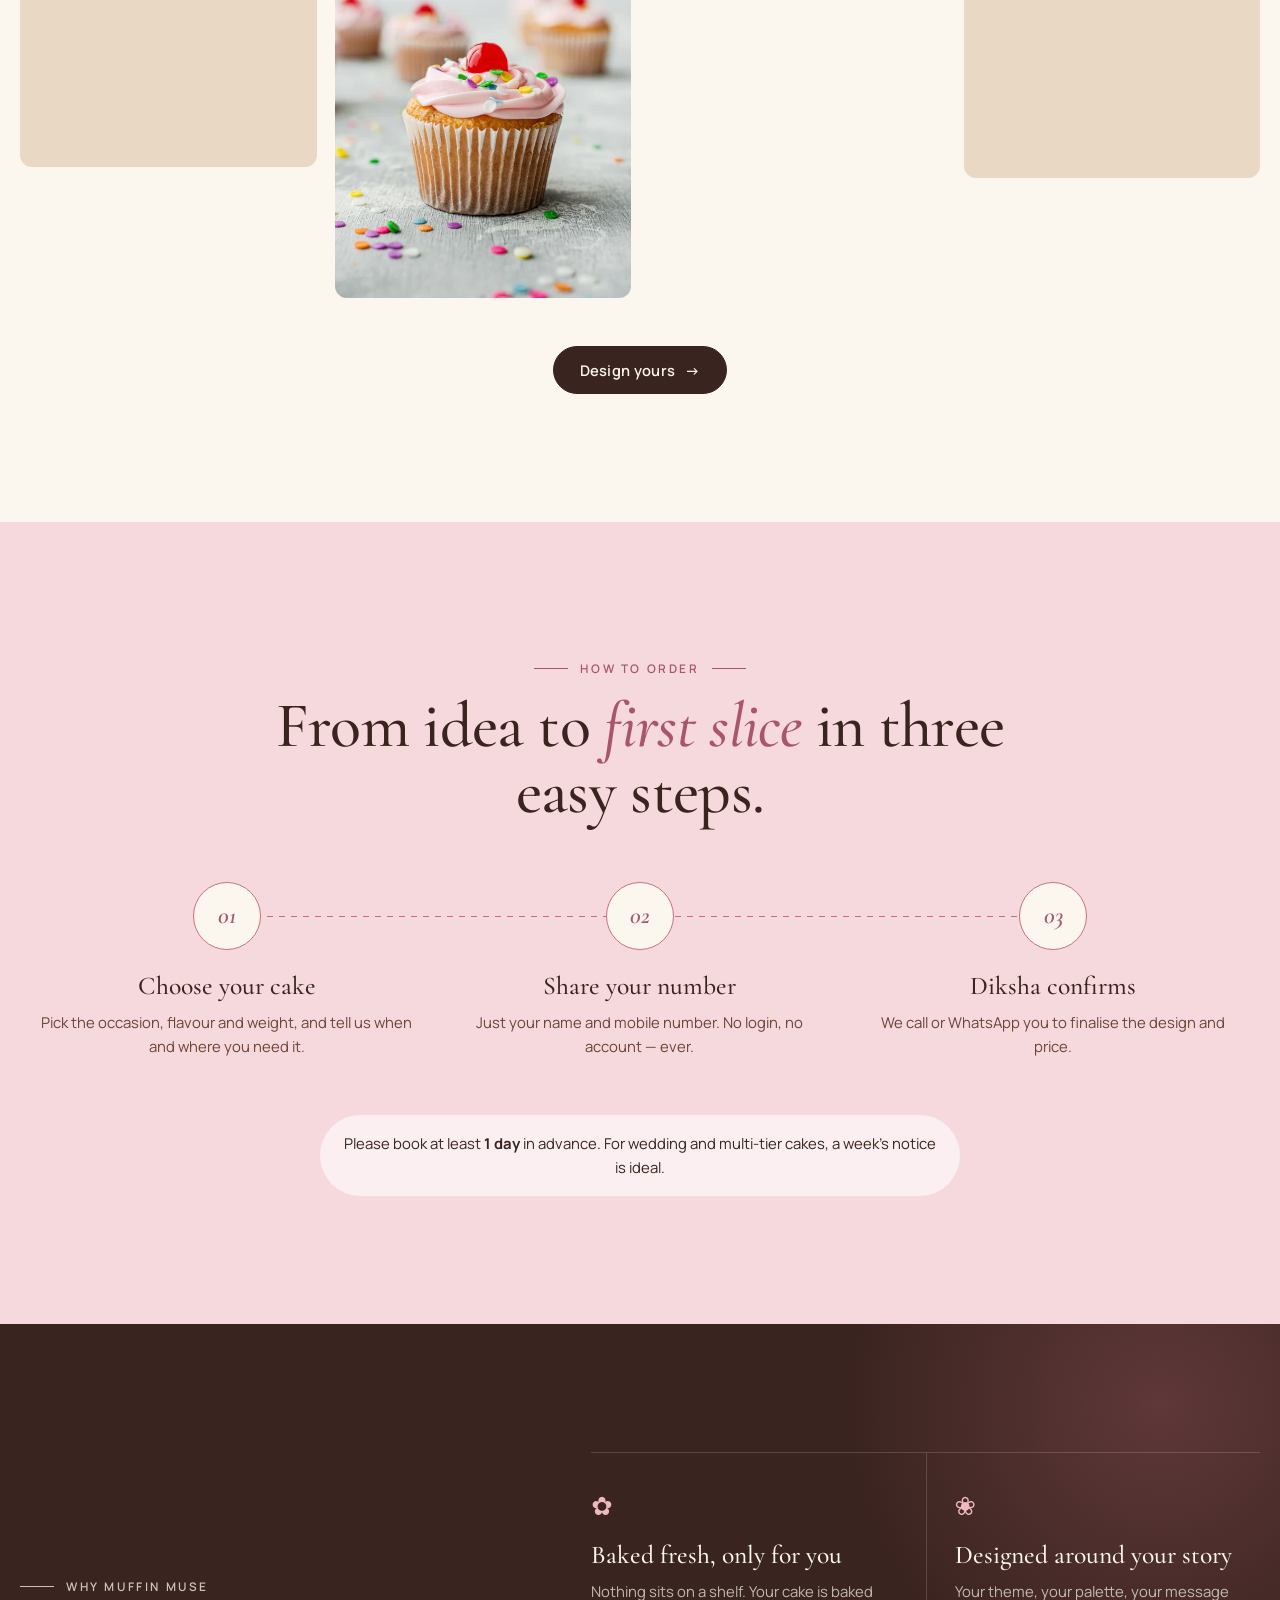
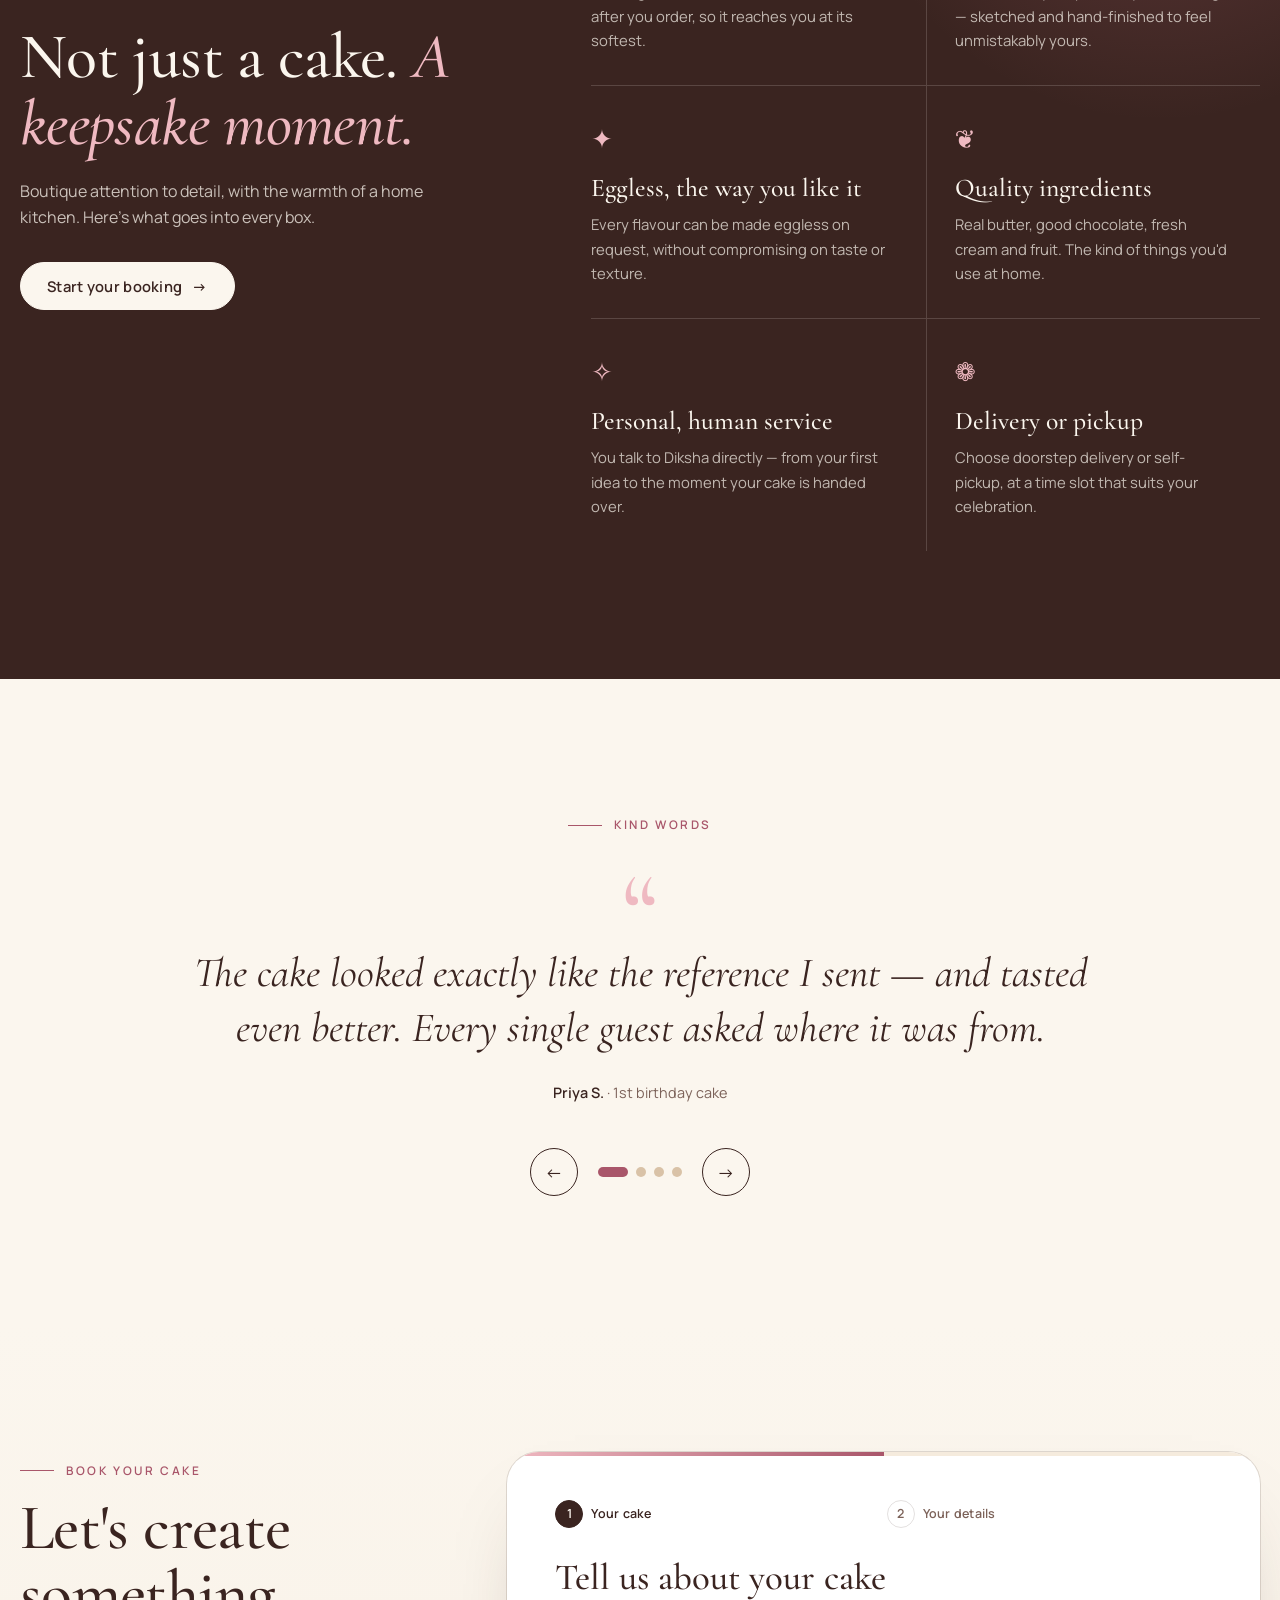
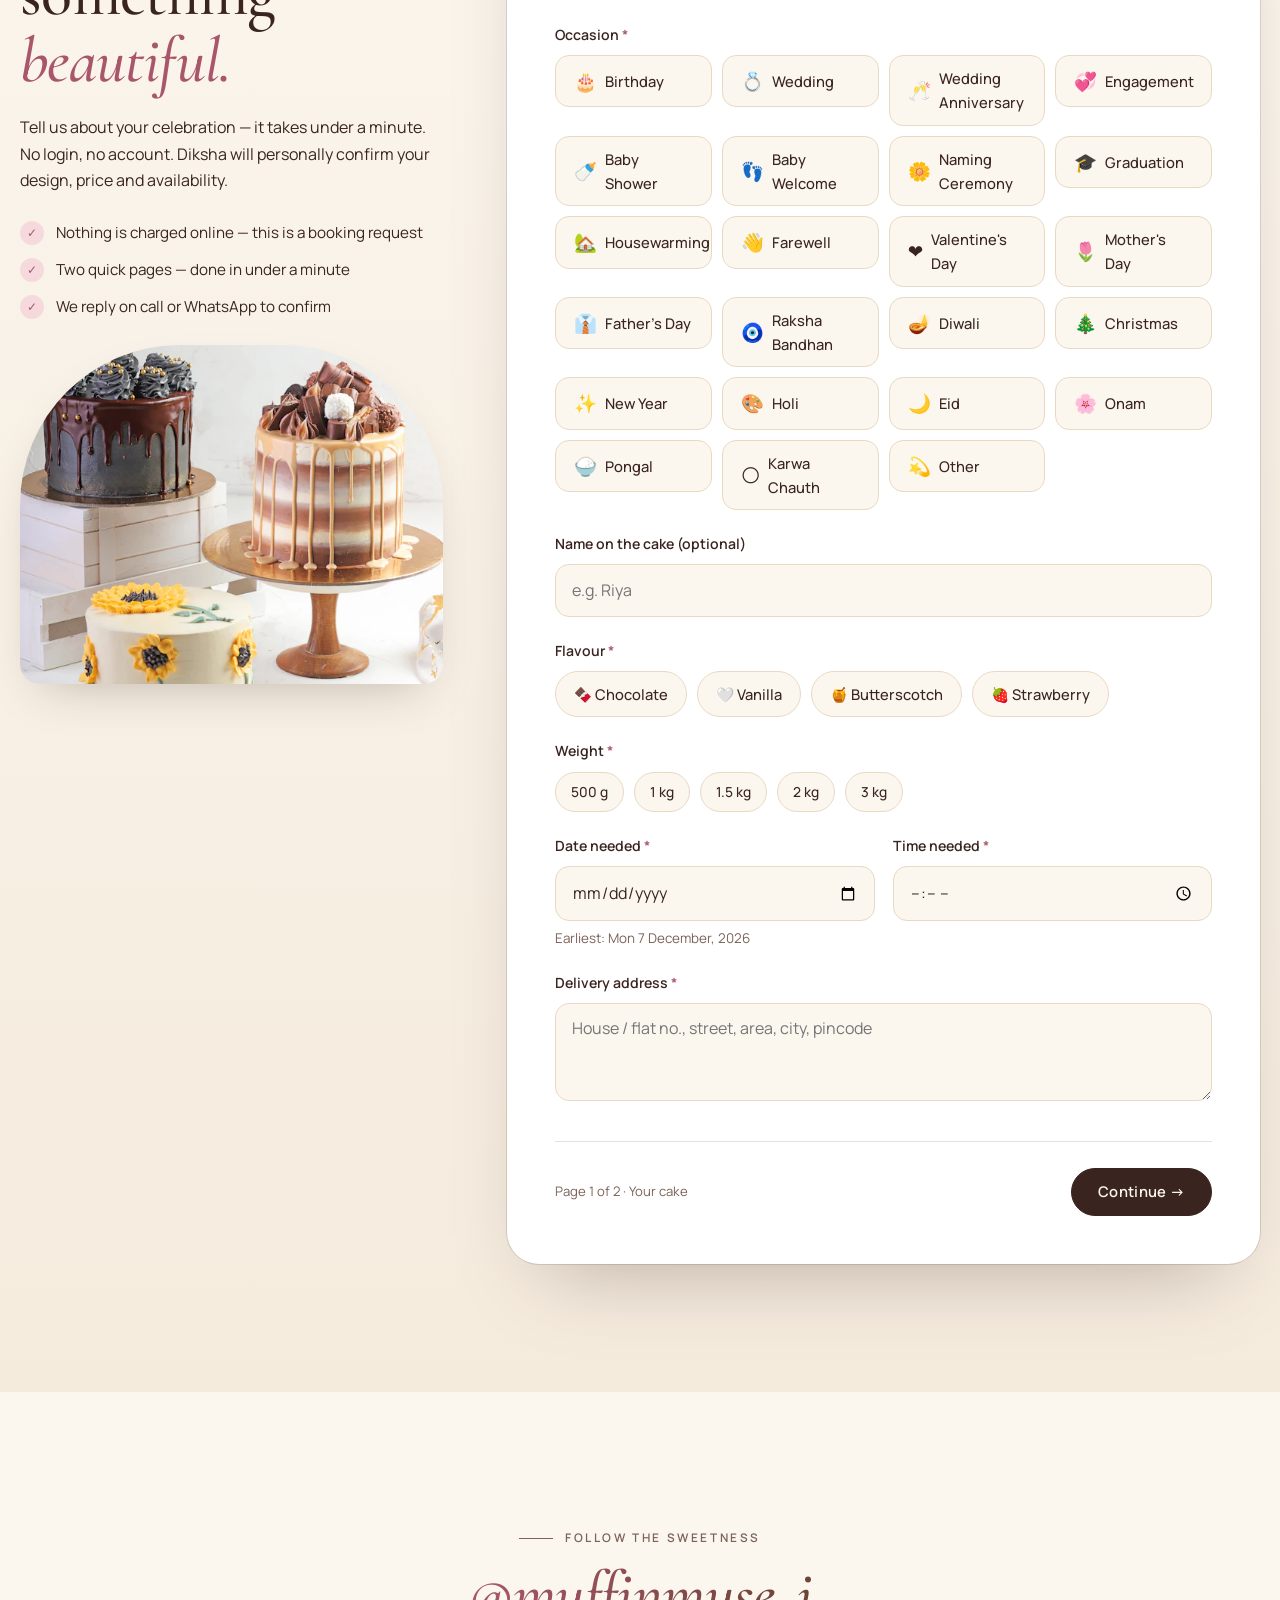
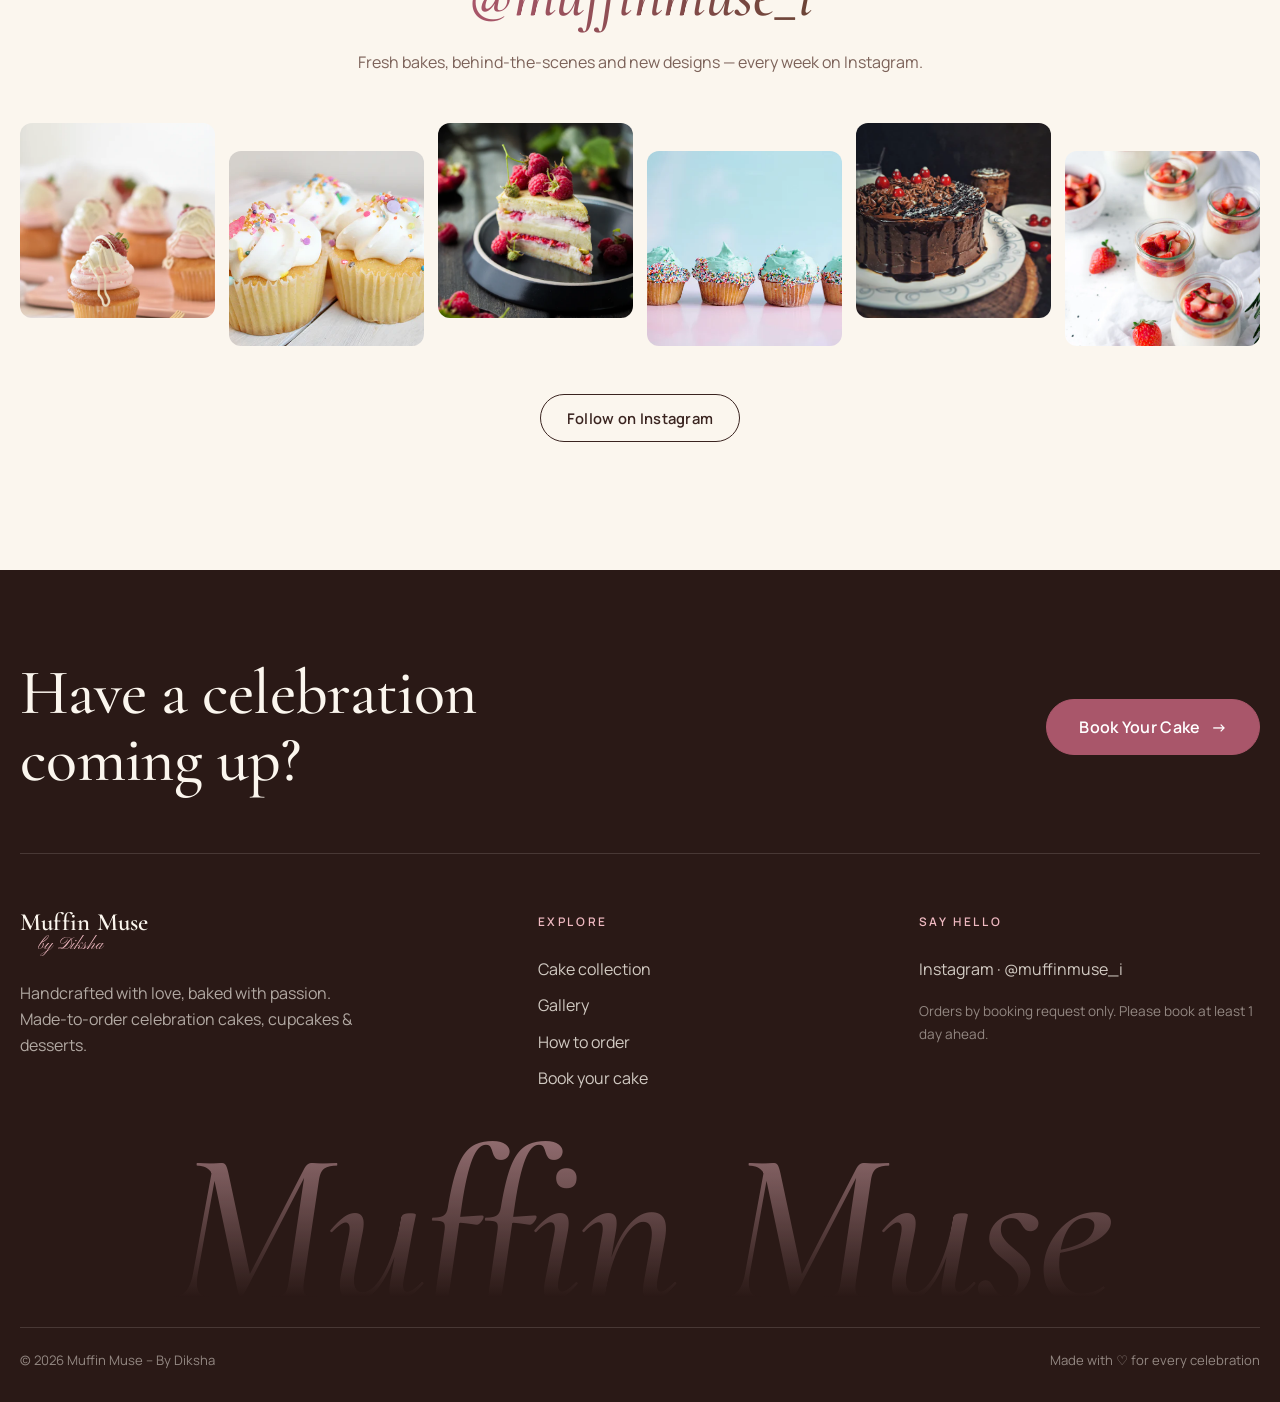
==== commit dcd38274: "Simplify booking to two pages: cake details, then name and mobile Page 1: all occasions, optional na" ====
--- a/index.html
+++ b/index.html
@@ -15,7 +15,7 @@
   <link rel="preconnect" href="https://fonts.gstatic.com" crossorigin>
   <link href="https://fonts.googleapis.com/css2?family=Cormorant+Garamond:ital,wght@0,400;0,500;0,600;1,400;1,500;1,600&family=Manrope:wght@400;500;600;700&family=Pinyon+Script&display=swap" rel="stylesheet">
   <link rel="preload" as="image" href="assets/img/hero.webp" fetchpriority="high">
-  <link rel="stylesheet" href="assets/css/styles.css?v=3">
+  <link rel="stylesheet" href="assets/css/styles.css?v=4">
 </head>
 <body>
 <a class="skip" href="#main">Skip to content</a>
@@ -156,13 +156,12 @@
   <div class="wrap">
     <header class="section-head section-head--center">
       <p class="label reveal">How to order</p>
-      <h2 class="h2 reveal">From idea to <em>first slice</em> in four easy steps.</h2>
+      <h2 class="h2 reveal">From idea to <em>first slice</em> in three easy steps.</h2>
     </header>
-    <ol class="steps">
-      <li class="reveal"><span class="steps__n">01</span><h3>Tell us the occasion</h3><p>Pick the celebration, who it's for and any milestone. Takes seconds.</p></li>
-      <li class="reveal"><span class="steps__n">02</span><h3>Design your cake</h3><p>Choose size, flavour, egg or eggless, theme and colours. Upload a reference photo if you have one.</p></li>
-      <li class="reveal"><span class="steps__n">03</span><h3>Pick date &amp; delivery</h3><p>Choose your date, a time slot and home delivery or self-pickup.</p></li>
-      <li class="reveal"><span class="steps__n">04</span><h3>Diksha confirms</h3><p>We personally reach out to confirm design, price and availability. No login, no account — ever.</p></li>
+    <ol class="steps steps--three">
+      <li class="reveal"><span class="steps__n">01</span><h3>Choose your cake</h3><p>Pick the occasion, flavour and weight, and tell us when and where you need it.</p></li>
+      <li class="reveal"><span class="steps__n">02</span><h3>Share your number</h3><p>Just your name and mobile number. No login, no account — ever.</p></li>
+      <li class="reveal"><span class="steps__n">03</span><h3>Diksha confirms</h3><p>We call or WhatsApp you to finalise the design and price.</p></li>
     </ol>
     <p class="how__note reveal">Please book at least <strong data-lead-text>1 day</strong> in advance. For wedding and multi-tier cakes, a week's notice is ideal.</p>
   </div>
@@ -209,10 +208,10 @@
     <aside class="book__aside">
       <p class="label reveal">Book your cake</p>
       <h2 class="h2 reveal">Let's create something <em>beautiful.</em></h2>
-      <p class="reveal">Tell us about your celebration — it takes under two minutes. No login, no account. Diksha will personally confirm your design, price and availability.</p>
+      <p class="reveal">Tell us about your celebration — it takes under a minute. No login, no account. Diksha will personally confirm your design, price and availability.</p>
       <ul class="book__perks reveal">
         <li>Nothing is charged online — this is a booking request</li>
-        <li>Reference photos welcome</li>
+        <li>Two quick pages — done in under a minute</li>
         <li>We reply on call or WhatsApp to confirm</li>
       </ul>
       <figure class="book__img reveal"><img src="assets/img/g1-sm.webp" alt="Three celebration cakes on cake stands" loading="lazy" width="560" height="373"></figure>
@@ -220,12 +219,9 @@
 
     <div class="booking" id="booking">
       <div class="booking__progress" aria-hidden="true"><span id="progressBar"></span></div>
-      <ol class="booking__steps" id="stepNav" aria-label="Booking steps">
-        <li data-step="0" class="is-active"><span>1</span>Occasion</li>
-        <li data-step="1"><span>2</span>Cake</li>
-        <li data-step="2"><span>3</span>Delivery</li>
-        <li data-step="3"><span>4</span>Details</li>
-        <li data-step="4"><span>5</span>Review</li>
+      <ol class="booking__steps booking__steps--two" id="stepNav" aria-label="Booking steps">
+        <li data-step="0" class="is-active"><span>1</span>Your cake</li>
+        <li data-step="1"><span>2</span>Your details</li>
       </ol>
 
       <div class="inspired" id="inspired" hidden>
@@ -235,328 +231,78 @@
 
       <form id="bookingForm" novalidate>
         <input type="hidden" name="collection" id="f_collection">
-        <!-- honeypot -->
         <div class="hp" aria-hidden="true"><label>Leave this empty <input type="text" name="_honey" tabindex="-1" autocomplete="off"></label></div>
 
-        <!-- STEP 1 · OCCASION -->
+        <!-- PAGE 1 · YOUR CAKE -->
         <fieldset class="step is-active" data-step="0">
-          <legend class="step__title">What are we celebrating?</legend>
-          <div class="field">
-            <div class="chips chips--wrap" id="occasionChips" role="radiogroup" aria-label="Occasion" data-required="occasion"></div>
+          <legend class="step__title">Tell us about your cake</legend>
+
+          <div class="field">
+            <span class="field__label">Occasion <b>*</b></span>
+            <div class="chips chips--occ" id="occasionChips" role="radiogroup" aria-label="Occasion"></div>
             <p class="err" data-err="occasion"></p>
           </div>
-          <div class="field cond" data-show="occasion=Other">
-            <label for="f_occasion_other">Tell us the occasion <b>*</b></label>
-            <input id="f_occasion_other" name="occasion_other" type="text" maxlength="60" placeholder="e.g. Promotion party">
-            <p class="err" data-err="occasion_other"></p>
-          </div>
-
-          <!-- Birthday -->
-          <div class="cond" data-show="occasion=Birthday">
-            <div class="field">
-              <span class="field__label">Who is the cake for? <b>*</b></span>
-              <div class="chips" role="radiogroup" aria-label="Who is the cake for">
-                <label class="chip"><input type="radio" name="birthday_for" value="Baby"><span>👶 Baby</span></label>
-                <label class="chip"><input type="radio" name="birthday_for" value="Child"><span>🧒 Child</span></label>
-                <label class="chip"><input type="radio" name="birthday_for" value="Adult"><span>🥂 Adult</span></label>
-                <label class="chip"><input type="radio" name="birthday_for" value="Other"><span>✨ Other</span></label>
-              </div>
-              <p class="err" data-err="birthday_for"></p>
-            </div>
-            <div class="field cond" data-show="birthday_for=Other">
-              <label for="f_birthday_for_other">Who is it for? <b>*</b></label>
-              <input id="f_birthday_for_other" name="birthday_for_other" type="text" maxlength="60" placeholder="e.g. Our team, my grandmother, our puppy">
-              <p class="err" data-err="birthday_for_other"></p>
-            </div>
-            <div class="field cond" data-show="birthday_for=Baby|Child">
-              <span class="field__label">Which milestone? <b>*</b></span>
-              <div class="chips chips--sm" id="milestoneChips" role="radiogroup" aria-label="Milestone"></div>
-              <p class="err" data-err="milestone"></p>
-            </div>
-            <div class="field cond" data-show="milestone=Other">
-              <label for="f_milestone_other">Tell us the milestone <b>*</b></label>
-              <input id="f_milestone_other" name="milestone_other" type="text" maxlength="40" placeholder="e.g. 11 Years, 100 days">
-              <p class="err" data-err="milestone_other"></p>
-            </div>
-            <div class="field cond" data-show="birthday_for=Adult">
-              <label for="f_adult_age">Turning (optional)</label>
-              <input id="f_adult_age" name="adult_age" type="number" min="11" max="120" inputmode="numeric" placeholder="e.g. 30">
-            </div>
-          </div>
-
-          <!-- Anniversary -->
-          <div class="field cond" data-show="occasion=Wedding Anniversary">
-            <label for="f_anniv_year">Which anniversary? (optional)</label>
-            <input id="f_anniv_year" name="anniversary_year" type="number" min="1" max="80" inputmode="numeric" placeholder="e.g. 25">
-          </div>
-
-          <!-- Wedding / Engagement / Anniversary -->
-          <div class="field cond" data-show="occasion=Wedding|Engagement|Wedding Anniversary">
-            <label for="f_couple">Couple's names (optional)</label>
-            <input id="f_couple" name="couple_names" type="text" maxlength="80" placeholder="e.g. Aarav & Meera">
-          </div>
-          <div class="field cond" data-show="occasion=Wedding|Engagement">
-            <span class="field__label">How many tiers?</span>
-            <div class="chips chips--sm" role="radiogroup" aria-label="Tiers">
-              <label class="chip"><input type="radio" name="tiers" value="Single tier"><span>Single</span></label>
-              <label class="chip"><input type="radio" name="tiers" value="2 tiers"><span>2 tiers</span></label>
-              <label class="chip"><input type="radio" name="tiers" value="3 tiers"><span>3 tiers</span></label>
-              <label class="chip"><input type="radio" name="tiers" value="4+ tiers"><span>4+ tiers</span></label>
-              <label class="chip"><input type="radio" name="tiers" value="Not sure – please suggest"><span>Suggest for me</span></label>
-            </div>
-          </div>
-
-          <!-- Baby shower / welcome / naming -->
-          <div class="field cond" data-show="occasion=Baby Shower|Baby Welcome|Naming Ceremony">
-            <span class="field__label">Theme direction</span>
-            <div class="chips chips--sm" role="radiogroup" aria-label="Baby theme">
-              <label class="chip"><input type="radio" name="baby_theme" value="Baby girl"><span>Baby girl</span></label>
-              <label class="chip"><input type="radio" name="baby_theme" value="Baby boy"><span>Baby boy</span></label>
-              <label class="chip"><input type="radio" name="baby_theme" value="Gender neutral"><span>Neutral</span></label>
-              <label class="chip cond" data-show="occasion=Baby Shower"><input type="radio" name="baby_theme" value="Gender reveal"><span>Gender reveal 🎀</span></label>
-            </div>
-          </div>
-          <div class="field cond" data-show="baby_theme=Gender reveal">
-            <label for="f_reveal">Reveal colour inside (keep the secret with us!)</label>
-            <select id="f_reveal" name="reveal_colour">
-              <option value="">I'll tell Diksha privately</option>
-              <option>Pink inside</option>
-              <option>Blue inside</option>
-            </select>
-          </div>
-          <div class="field cond" data-show="occasion=Naming Ceremony|Baby Welcome">
-            <label for="f_baby_name">Baby's name to feature (optional)</label>
-            <input id="f_baby_name" name="baby_name" type="text" maxlength="40" placeholder="e.g. Anaya">
-          </div>
-
-          <div class="row2">
-            <div class="field cond" data-show="occasion=*">
-              <label for="f_celebrant">Name of the person being celebrated (optional)</label>
-              <input id="f_celebrant" name="celebrant_name" type="text" maxlength="60" placeholder="e.g. Riya">
-            </div>
-            <div class="field cond" data-show="occasion=*">
-              <label for="f_guests">Approx. number of guests (optional)</label>
-              <input id="f_guests" name="guests" type="number" min="1" max="2000" inputmode="numeric" placeholder="e.g. 20">
-              <p class="hint" id="guestHint"></p>
-            </div>
-          </div>
-        </fieldset>
-
-        <!-- STEP 2 · CAKE -->
-        <fieldset class="step" data-step="1">
-          <legend class="step__title">Design your cake</legend>
-          <div class="field">
-            <span class="field__label">Cake weight <b>*</b></span>
-            <div class="chips chips--sm" role="radiogroup" aria-label="Cake weight" id="weightChips"></div>
+
+          <div class="field">
+            <label for="f_cake_name">Name on the cake (optional)</label>
+            <input id="f_cake_name" name="cake_name" type="text" maxlength="40" placeholder="e.g. Riya">
+          </div>
+
+          <div class="field">
+            <span class="field__label">Flavour <b>*</b></span>
+            <div class="chips" id="flavourChips" role="radiogroup" aria-label="Flavour"></div>
+            <p class="err" data-err="flavour"></p>
+          </div>
+
+          <div class="field">
+            <span class="field__label">Weight <b>*</b></span>
+            <div class="chips chips--sm" id="weightChips" role="radiogroup" aria-label="Cake weight"></div>
             <p class="err" data-err="weight"></p>
-          </div>
-          <div class="field cond" data-show="weight=Custom">
-            <label for="f_weight_custom">Custom weight <b>*</b></label>
-            <input id="f_weight_custom" name="weight_custom" type="text" maxlength="30" placeholder="e.g. 4 kg, or 24 cupcakes">
-            <p class="err" data-err="weight_custom"></p>
-          </div>
-
-          <div class="field">
-            <span class="field__label">Egg or eggless? <b>*</b></span>
-            <div class="chips" role="radiogroup" aria-label="Egg preference">
-              <label class="chip chip--veg"><input type="radio" name="egg" value="Eggless"><span><i class="vegdot"></i>Eggless</span></label>
-              <label class="chip chip--egg"><input type="radio" name="egg" value="With egg"><span><i class="vegdot"></i>With egg</span></label>
-            </div>
-            <p class="err" data-err="egg"></p>
           </div>
 
           <div class="row2">
             <div class="field">
-              <label for="f_flavour">Flavour <b>*</b></label>
-              <select id="f_flavour" name="flavour"></select>
-              <p class="err" data-err="flavour"></p>
-            </div>
-            <div class="field">
-              <label for="f_design">Cake design / type <b>*</b></label>
-              <select id="f_design" name="design"></select>
-              <p class="err" data-err="design"></p>
-            </div>
-          </div>
-          <div class="field cond" data-show="flavour=Other">
-            <label for="f_flavour_other">Which flavour? <b>*</b></label>
-            <input id="f_flavour_other" name="flavour_other" type="text" maxlength="60" placeholder="e.g. Lotus Biscoff with salted caramel">
-            <p class="err" data-err="flavour_other"></p>
-          </div>
-          <p class="hint cond" data-show="design=Photo Print Cake">📸 Please upload the photo you'd like printed in "Reference photo" below.</p>
-          <div class="field cond" data-show="design=Cupcakes & Desserts">
-            <label for="f_cupcake_qty">How many pieces?</label>
-            <select id="f_cupcake_qty" name="cupcake_qty"><option value="">Select</option><option>6</option><option>12</option><option>18</option><option>24</option><option>36+</option></select>
-          </div>
-
-          <div class="row2">
-            <div class="field">
-              <label for="f_theme">Preferred theme</label>
-              <input id="f_theme" name="theme" type="text" maxlength="80" placeholder="e.g. Butterflies, Barbie, minimal floral" list="themeIdeas">
-              <datalist id="themeIdeas"><option value="Minimal & elegant"><option value="Floral"><option value="Butterflies"><option value="Princess"><option value="Superhero"><option value="Jungle / Safari"><option value="Unicorn"><option value="Space"><option value="Cartoon character"><option value="Vintage / Lambeth"><option value="Gold & luxe"></datalist>
-            </div>
-            <div class="field">
-              <label for="f_colours">Colour palette</label>
-              <input id="f_colours" name="colours" type="text" maxlength="80" placeholder="e.g. Blush pink & gold">
-              <div class="swatches" id="swatches" aria-label="Quick colour picks"></div>
-            </div>
-          </div>
-
-          <div class="field">
-            <label class="toggle"><input type="checkbox" id="f_want_msg" name="want_message" value="Yes"><span class="toggle__ui" aria-hidden="true"></span> Add a message on the cake</label>
-          </div>
-          <div class="field cond" data-show="want_message=Yes">
-            <label for="f_message">Message on cake <b>*</b></label>
-            <input id="f_message" name="cake_message" type="text" maxlength="50" placeholder="e.g. Happy 1st Birthday Kiaan">
-            <p class="hint"><span id="msgCount">0</span>/50 characters</p>
-            <p class="err" data-err="cake_message"></p>
-          </div>
-
-          <div class="field">
-            <span class="field__label">Reference cake photo (optional)</span>
-            <label class="drop" id="drop" for="f_photo">
-              <input id="f_photo" type="file" accept="image/*">
-              <span class="drop__empty"><b>Upload a photo</b> or drag it here<br><small>JPG, PNG or HEIC · shown in your summary, and after booking you can send it to Diksha in one tap</small></span>
-              <span class="drop__full" hidden><img id="photoPreview" alt="Your reference photo"><span><b id="photoName"></b><small id="photoSize"></small><button type="button" class="link-btn" id="photoRemove">Remove</button></span></span>
-            </label>
-            <p class="err" data-err="photo"></p>
-          </div>
-
-          <div class="field">
-            <span class="field__label">Little extras (optional)</span>
-            <div class="chips chips--sm">
-              <label class="chip"><input type="checkbox" name="addons" value="Candles"><span>Candles</span></label>
-              <label class="chip"><input type="checkbox" name="addons" value="Cake topper"><span>Cake topper</span></label>
-              <label class="chip"><input type="checkbox" name="addons" value="Knife & server"><span>Knife &amp; server</span></label>
-              <label class="chip"><input type="checkbox" name="addons" value="Matching cupcakes"><span>Matching cupcakes</span></label>
-              <label class="chip"><input type="checkbox" name="addons" value="Gift note card"><span>Gift note card</span></label>
-            </div>
-          </div>
-
-          <div class="row2">
-            <div class="field">
-              <label for="f_budget">Approximate budget (optional)</label>
-              <select id="f_budget" name="budget"><option value="">Prefer not to say</option><option>Under ₹1,000</option><option>₹1,000 – ₹2,000</option><option>₹2,000 – ₹3,500</option><option>₹3,500 – ₹5,000</option><option>₹5,000 – ₹10,000</option><option>Above ₹10,000</option></select>
-            </div>
-            <div class="field">
-              <label for="f_notes">Additional instructions</label>
-              <textarea id="f_notes" name="instructions" rows="2" maxlength="600" placeholder="Allergies, less sweet, a surprise, anything else…"></textarea>
-            </div>
-          </div>
-        </fieldset>
-
-        <!-- STEP 3 · DELIVERY -->
-        <fieldset class="step" data-step="2">
-          <legend class="step__title">When &amp; where?</legend>
-          <div class="row2">
-            <div class="field">
-              <label for="f_date">Date required <b>*</b></label>
+              <label for="f_date">Date needed <b>*</b></label>
               <input id="f_date" name="date" type="date" required>
               <p class="hint" id="dateHint"></p>
               <p class="err" data-err="date"></p>
             </div>
             <div class="field">
-              <span class="field__label">Delivery or pickup? <b>*</b></span>
-              <div class="chips" role="radiogroup" aria-label="Delivery or pickup">
-                <label class="chip"><input type="radio" name="method" value="Home delivery"><span>🚚 Delivery</span></label>
-                <label class="chip"><input type="radio" name="method" value="Self-pickup"><span>🛍️ Self-pickup</span></label>
-              </div>
-              <p class="err" data-err="method"></p>
+              <label for="f_time">Time needed <b>*</b></label>
+              <input id="f_time" name="time" type="time" required>
+              <p class="err" data-err="time"></p>
             </div>
           </div>
-          <div class="field">
-            <span class="field__label">Preferred time <b>*</b></span>
-            <div class="chips chips--sm" role="radiogroup" aria-label="Preferred time">
-              <label class="chip"><input type="radio" name="time_slot" value="Morning (10 am – 12 pm)"><span>Morning · 10–12</span></label>
-              <label class="chip"><input type="radio" name="time_slot" value="Afternoon (12 – 4 pm)"><span>Afternoon · 12–4</span></label>
-              <label class="chip"><input type="radio" name="time_slot" value="Evening (4 – 8 pm)"><span>Evening · 4–8</span></label>
-              <label class="chip"><input type="radio" name="time_slot" value="Specific time"><span>Specific time</span></label>
-            </div>
-            <p class="err" data-err="time_slot"></p>
-          </div>
-          <div class="field cond" data-show="time_slot=Specific time">
-            <label for="f_time">Exact time <b>*</b></label>
-            <input id="f_time" name="specific_time" type="time">
-            <p class="err" data-err="specific_time"></p>
-          </div>
-
-          <div class="cond" data-show="method=Home delivery">
-            <div class="field">
-              <label for="f_address">Complete delivery address <b>*</b></label>
-              <textarea id="f_address" name="address" rows="3" maxlength="400" autocomplete="street-address" placeholder="House / flat no., building, street, area, city"></textarea>
-              <p class="err" data-err="address"></p>
-            </div>
-            <div class="row2">
-              <div class="field">
-                <label for="f_pin">Pincode <b>*</b></label>
-                <input id="f_pin" name="pincode" type="text" inputmode="numeric" maxlength="6" autocomplete="postal-code" placeholder="6-digit pincode">
-                <p class="err" data-err="pincode"></p>
-              </div>
-              <div class="field">
-                <label for="f_landmark">Landmark (optional)</label>
-                <input id="f_landmark" name="landmark" type="text" maxlength="80" placeholder="e.g. Near City Park">
-              </div>
-            </div>
-            <p class="hint">Delivery charges, if any, depend on distance and will be confirmed with your quote.</p>
-          </div>
-          <div class="cond" data-show="method=Self-pickup">
-            <p class="note">📍 Pickup location will be shared when Diksha confirms your order.</p>
-            <div class="field">
-              <label for="f_area">Your area / locality (optional)</label>
-              <input id="f_area" name="customer_area" type="text" maxlength="80" placeholder="Helps us plan your pickup">
-            </div>
-          </div>
-          <div class="field cond" data-show="method=Home delivery">
-            <label class="toggle"><input type="checkbox" name="surprise" value="Yes"><span class="toggle__ui" aria-hidden="true"></span> It's a surprise — please don't call the recipient</label>
+
+          <div class="field">
+            <label for="f_address">Delivery address <b>*</b></label>
+            <textarea id="f_address" name="address" rows="3" maxlength="400" autocomplete="street-address" placeholder="House / flat no., street, area, city, pincode"></textarea>
+            <p class="err" data-err="address"></p>
           </div>
         </fieldset>
 
-        <!-- STEP 4 · DETAILS -->
-        <fieldset class="step" data-step="3">
+        <!-- PAGE 2 · CONTACT -->
+        <fieldset class="step" data-step="1">
           <legend class="step__title">How can we reach you?</legend>
           <div class="field">
-            <label for="f_name">Full name <b>*</b></label>
+            <label for="f_name">Your name <b>*</b></label>
             <input id="f_name" name="name" type="text" maxlength="80" autocomplete="name" placeholder="Your full name">
             <p class="err" data-err="name"></p>
           </div>
-          <div class="row2">
-            <div class="field">
-              <label for="f_phone">Mobile number <b>*</b></label>
-              <div class="phone"><span>+91</span><input id="f_phone" name="phone" type="tel" inputmode="numeric" maxlength="14" autocomplete="tel-national" placeholder="10-digit mobile"></div>
-              <p class="err" data-err="phone"></p>
-            </div>
-            <div class="field">
-              <label for="f_email">Email (optional)</label>
-              <input id="f_email" name="email" type="email" maxlength="120" autocomplete="email" placeholder="you@example.com">
-              <p class="err" data-err="email"></p>
-            </div>
-          </div>
-          <div class="field">
-            <span class="field__label">Best way to confirm with you</span>
-            <div class="chips chips--sm" role="radiogroup" aria-label="Contact preference">
-              <label class="chip"><input type="radio" name="contact_pref" value="WhatsApp" checked><span>WhatsApp</span></label>
-              <label class="chip"><input type="radio" name="contact_pref" value="Phone call"><span>Phone call</span></label>
-              <label class="chip"><input type="radio" name="contact_pref" value="Email"><span>Email</span></label>
-            </div>
-            <p class="err" data-err="contact_pref"></p>
-          </div>
-          <div class="field">
-            <label for="f_source">How did you find us? (optional)</label>
-            <select id="f_source" name="source"><option value="">Select</option><option>Instagram</option><option>Friend or family</option><option>Tasted at an event</option><option>Google</option><option>Ordered before</option><option>Other</option></select>
-          </div>
-        </fieldset>
-
-        <!-- STEP 5 · REVIEW -->
-        <fieldset class="step" data-step="4">
-          <legend class="step__title">Review your booking</legend>
+          <div class="field">
+            <label for="f_phone">Mobile number <b>*</b></label>
+            <div class="phone"><span>+91</span><input id="f_phone" name="phone" type="tel" inputmode="numeric" maxlength="14" autocomplete="tel-national" placeholder="10-digit mobile"></div>
+            <p class="err" data-err="phone"></p>
+          </div>
           <div class="summary" id="summary"></div>
-          <p class="fine">By submitting, you're sending a booking request — not a payment. Diksha will contact you to confirm the final design, price and availability.</p>
+          <p class="fine">This is a booking request, not a payment. Diksha will call or WhatsApp you to confirm the design and price.</p>
         </fieldset>
 
         <div class="form-status" id="formStatus" role="alert" aria-live="assertive" hidden></div>
 
         <div class="booking__nav">
           <button type="button" class="btn btn--ghost" id="prevBtn" hidden>← Back</button>
-          <span class="booking__count" id="stepCount">Step 1 of 5</span>
+          <span class="booking__count" id="stepCount">Page 1 of 2</span>
           <button type="button" class="btn btn--dark" id="nextBtn">Continue →</button>
           <button type="submit" class="btn btn--rose" id="submitBtn" hidden><span class="btn__label">Send booking request</span><span class="spinner" aria-hidden="true"></span></button>
         </div>
@@ -571,7 +317,6 @@
         <h3 class="h3">Thank you, <em id="successName"></em>!</h3>
         <p>Your request has reached Diksha. She'll contact you on <strong id="successPhone"></strong> to confirm the design, price and availability.</p>
         <p class="success__ref">Reference: <strong id="successRef"></strong></p>
-        <p class="hint" id="successPhotoNote" hidden></p>
         <div class="success__actions">
           <a class="btn btn--dark" data-ig-link href="#" target="_blank" rel="noopener"><span>Follow @<span data-ig-handle></span></span></a>
           <button type="button" class="btn btn--ghost" id="newBooking">Book another cake</button>
@@ -650,11 +395,9 @@
   <a href="#book" class="btn btn--light btn--sm lightbox__cta" id="lbCta">Book a cake like this</a>
 </dialog>
 
-<!-- Hidden transport for bookings with a photo attachment -->
-<iframe name="mm_upload_frame" id="mmUploadFrame" title="Upload transport" class="hp" tabindex="-1"></iframe>
-
-<script src="assets/js/config.js?v=3"></script>
-<script src="assets/js/app.js?v=3" defer></script>
-<script src="assets/js/booking.js?v=3" defer></script>
+
+<script src="assets/js/config.js?v=4"></script>
+<script src="assets/js/app.js?v=4" defer></script>
+<script src="assets/js/booking.js?v=4" defer></script>
 </body>
 </html>
--- a/assets/css/styles.css
+++ b/assets/css/styles.css
@@ -228,6 +228,11 @@
 .steps p { margin: 0; color: var(--cocoa); font-size: .93rem; }
 .how__note { text-align: center; margin: 56px auto 0; max-width: 640px; padding: 16px 24px; border-radius: 999px; background: rgba(255,255,255,.6); font-size: .93rem; }
 
+.steps--three { grid-template-columns: repeat(3, 1fr); }
+.steps--three::before { left: 18%; right: 18%; }
+.booking__steps--two { justify-content: flex-start; gap: 28px; }
+.booking__steps--two li { flex: 0 0 auto; }
+
 /* ── Why ──────────────────────────────────────────── */
 .why { background: var(--choc); color: var(--ivory); overflow: hidden; }
 .why::before { content: ""; position: absolute; width: 640px; height: 640px; right: -200px; top: -240px; border-radius: 50%; background: radial-gradient(circle, rgba(201,112,127,.26), transparent 70%); }
@@ -462,7 +467,7 @@
   .why__intro, .book__aside { position: static; }
   .bento { grid-template-columns: repeat(2, 1fr); grid-auto-rows: 230px; }
   .card--tall { grid-row: span 1; }
-  .steps { grid-template-columns: 1fr 1fr; gap: 40px 0; }
+  .steps, .steps--three { grid-template-columns: 1fr; gap: 40px 0; }
   .steps::before { display: none; }
   .book__img { display: none; }
   .insta__grid { grid-template-columns: repeat(3, 1fr); }
@@ -489,7 +494,8 @@
   .card__cta { padding: 8px 12px; font-size: .74rem; }
   .card__n { top: 12px; left: 12px; font-size: .85rem; padding: 5px 9px; }
   .masonry, .masonry__col { gap: 12px; }
-  .steps { grid-template-columns: 1fr; }
+  .steps, .steps--three { grid-template-columns: 1fr; }
+  .booking__steps--two li { font-size: .78rem; gap: 8px; }
   .how__note { border-radius: 18px; }
   .row2 { grid-template-columns: 1fr; }
   .booking { border-radius: 24px; padding: 22px 18px; margin-inline: -4px; }
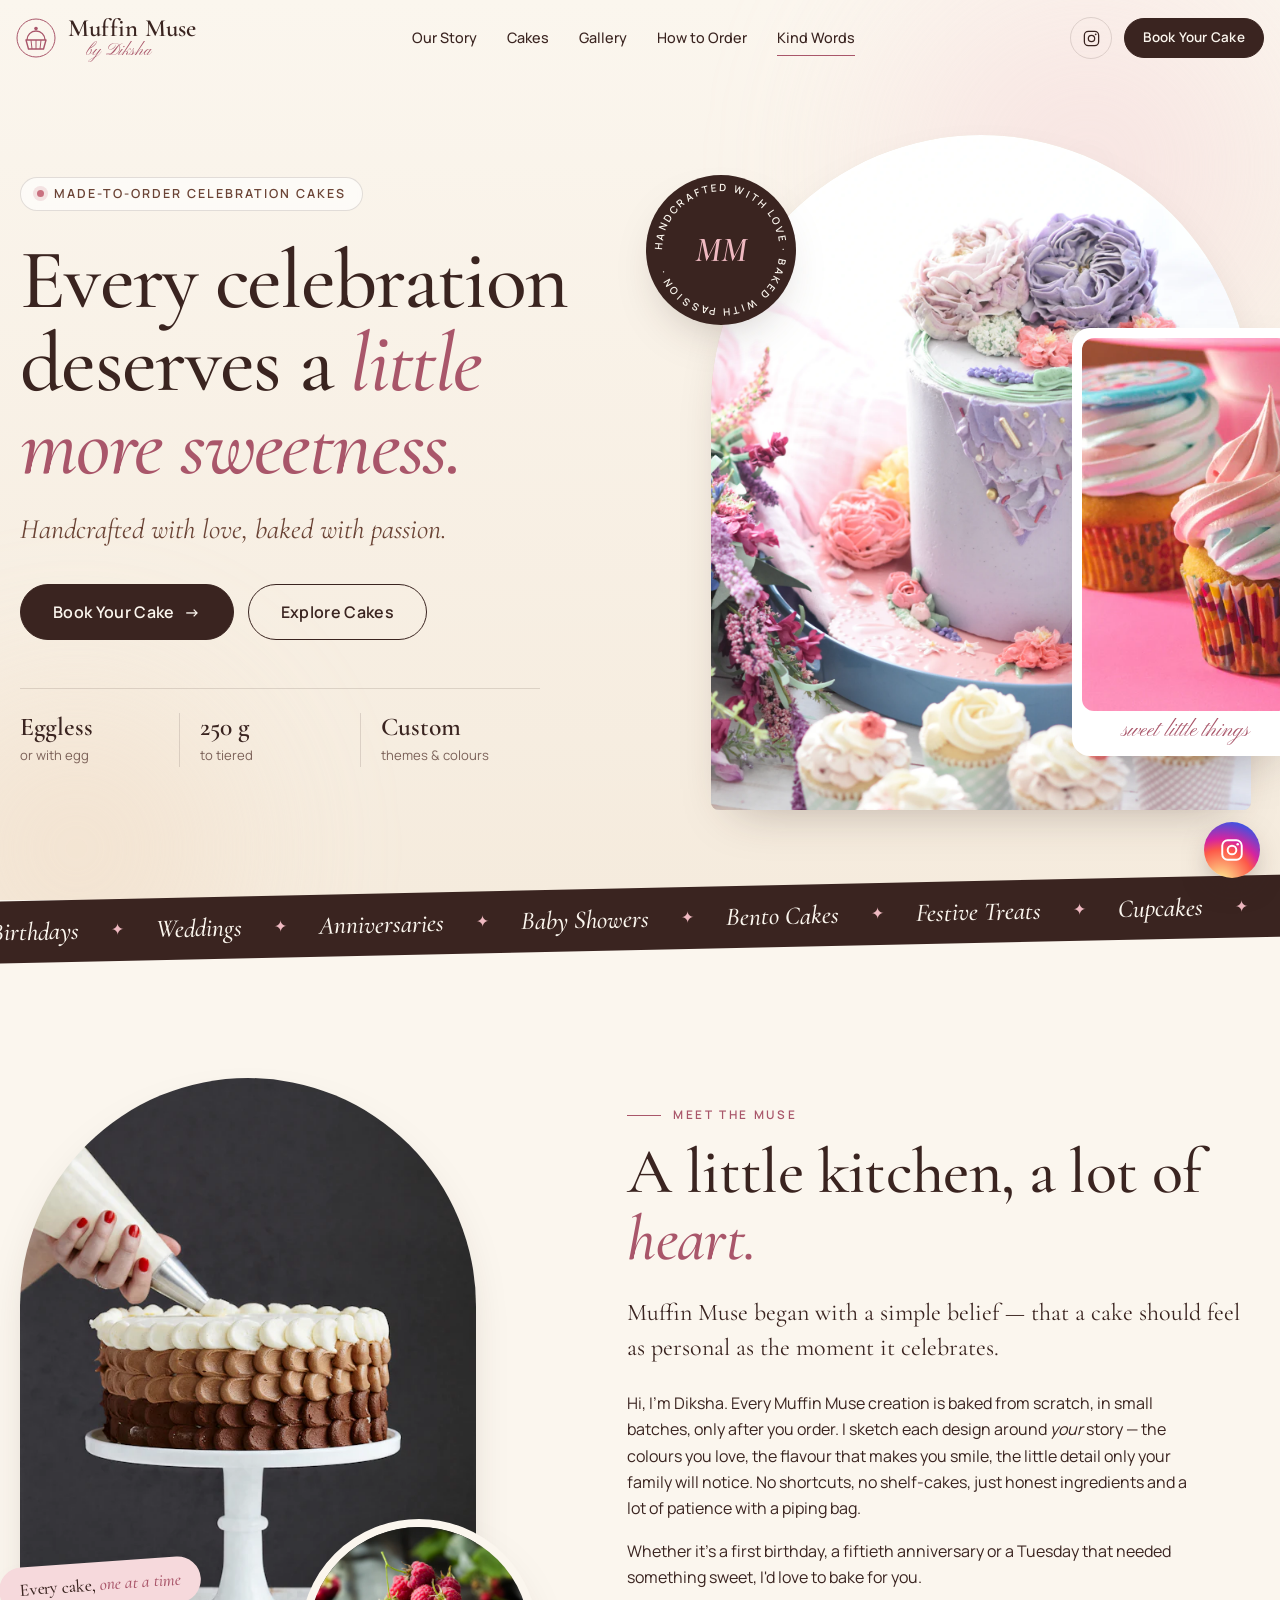
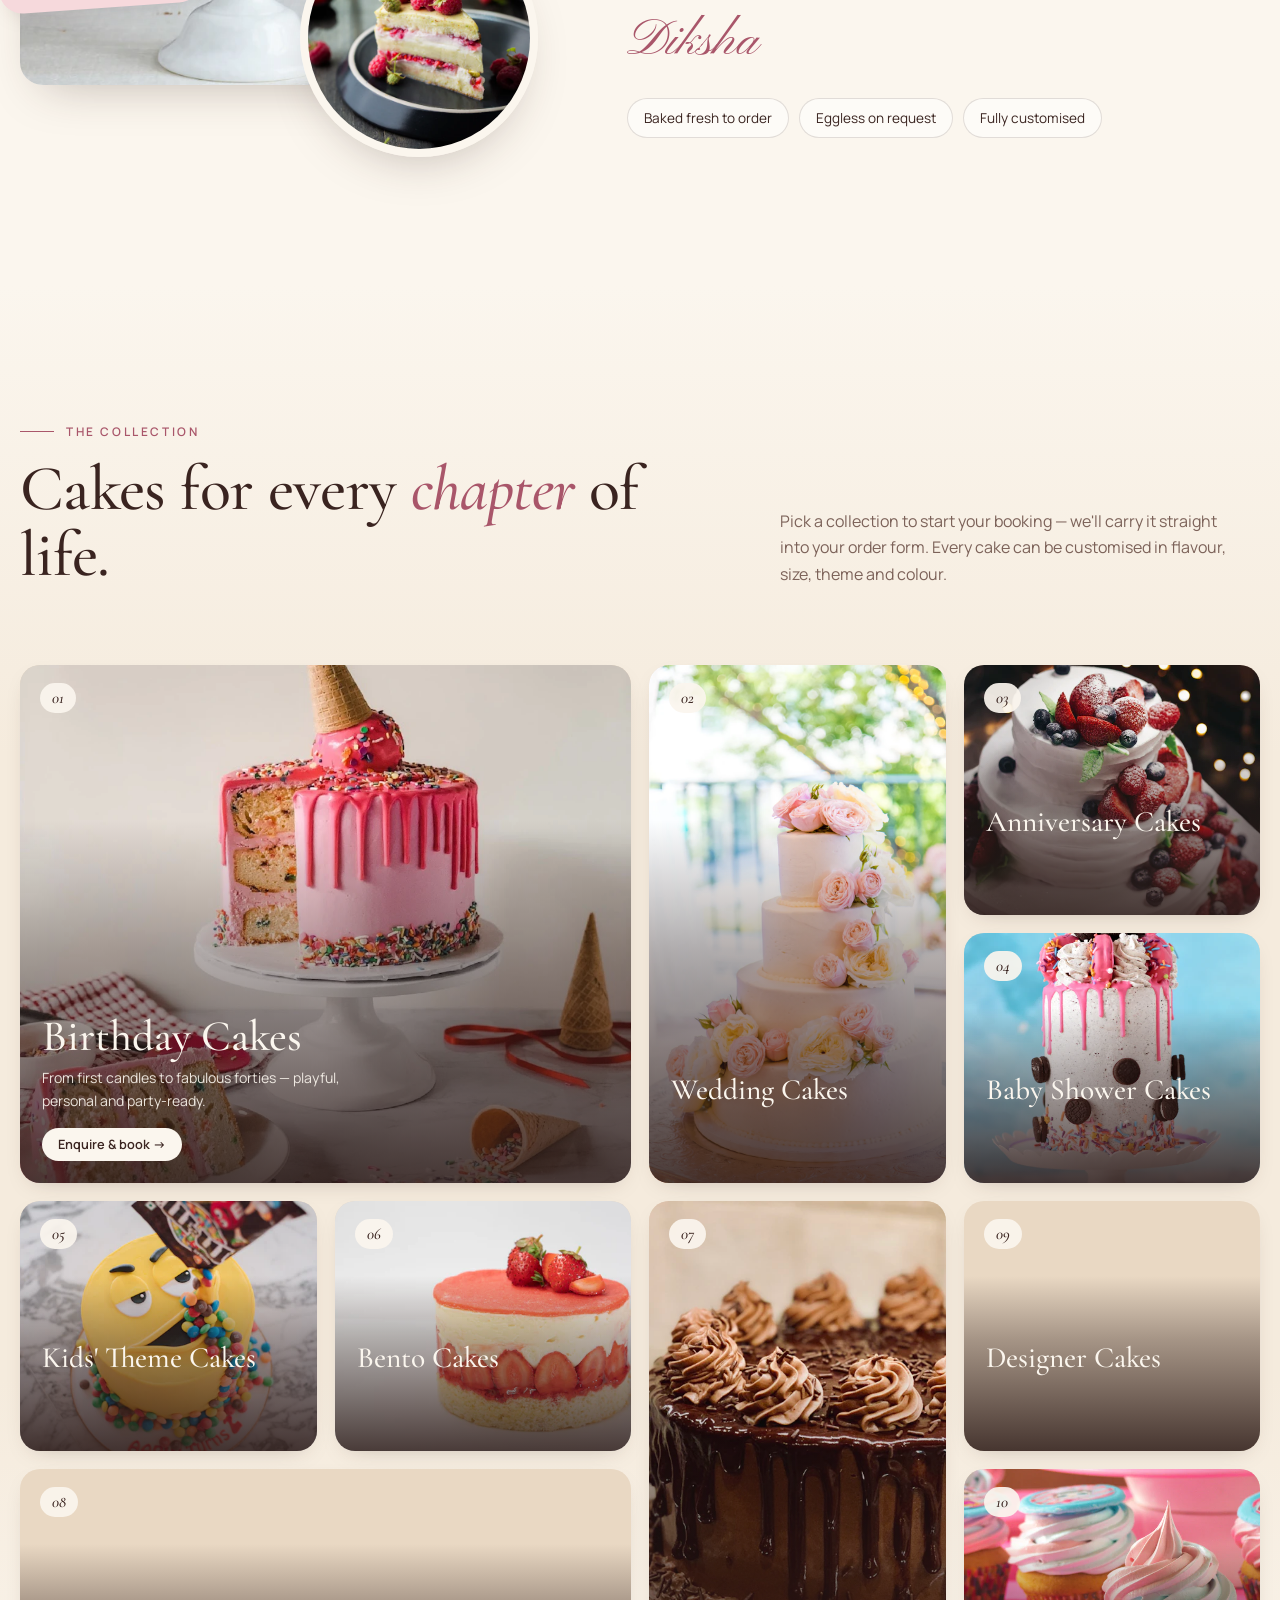
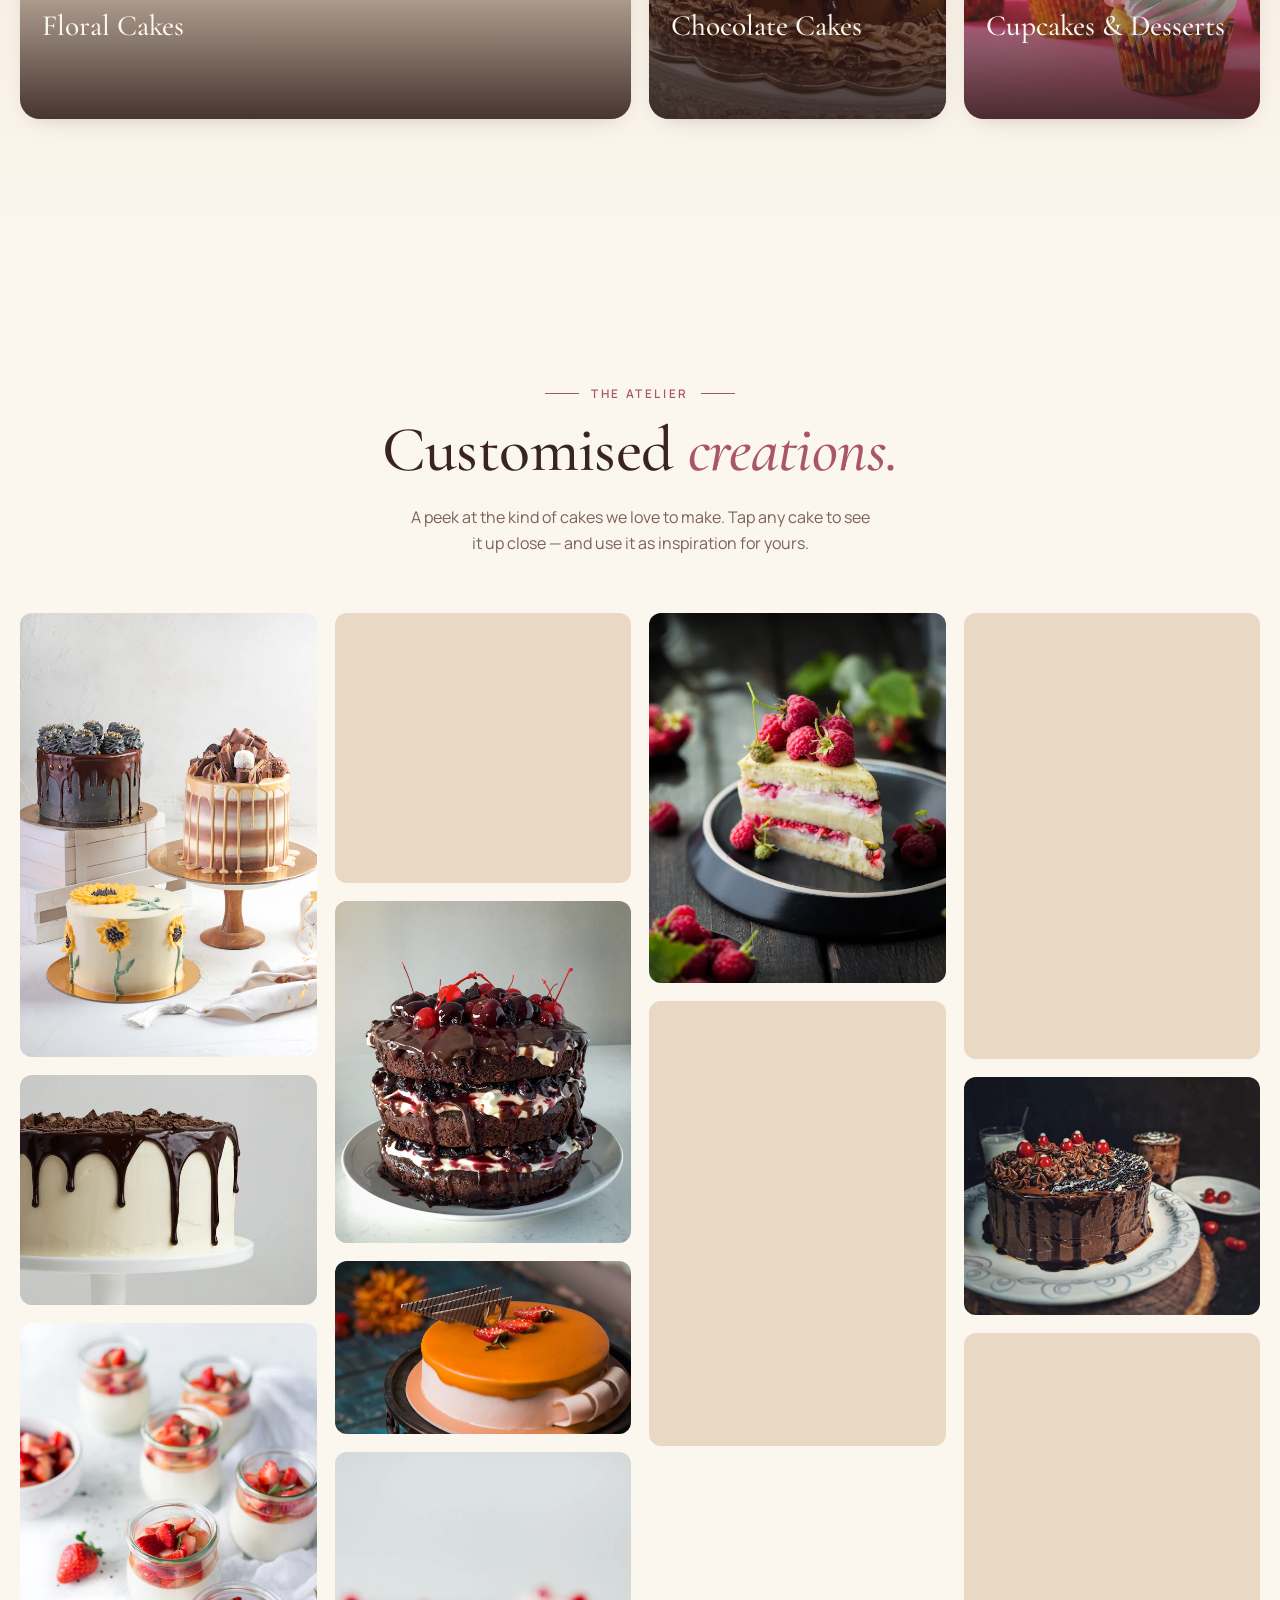
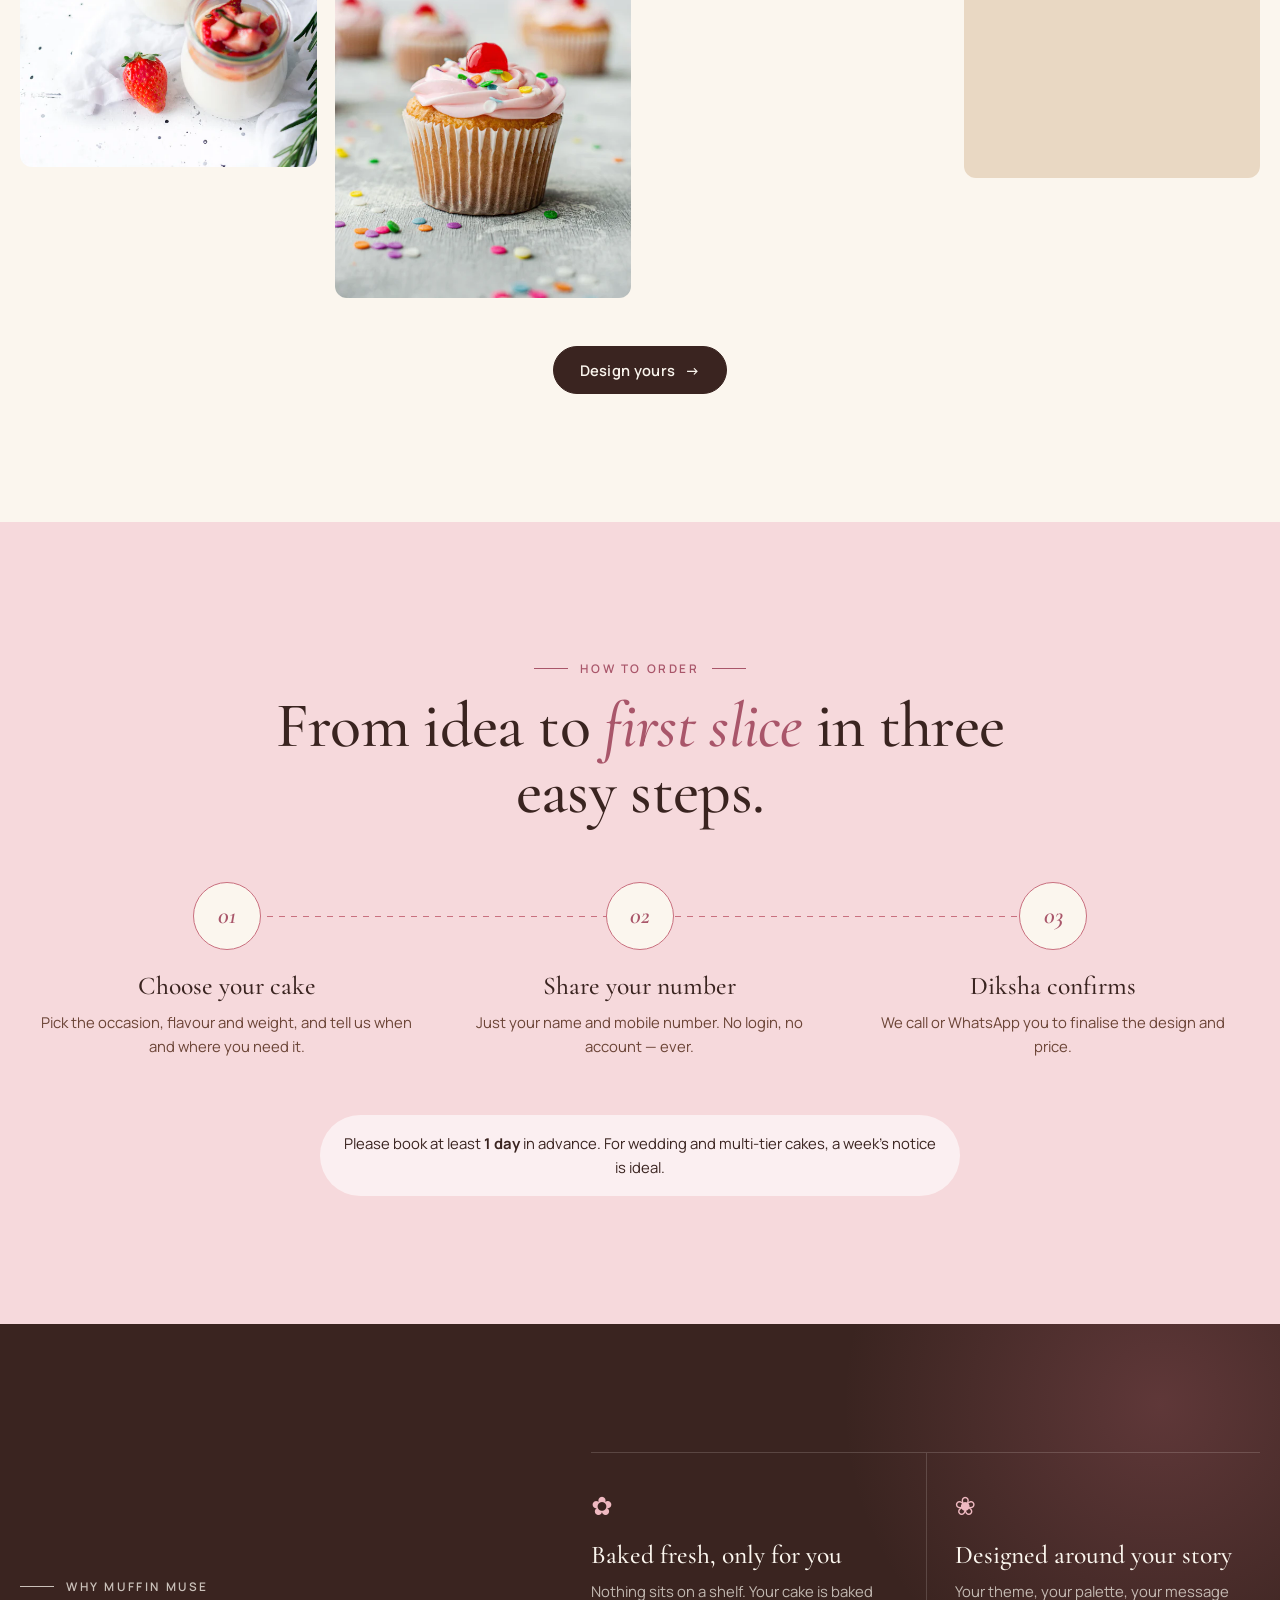
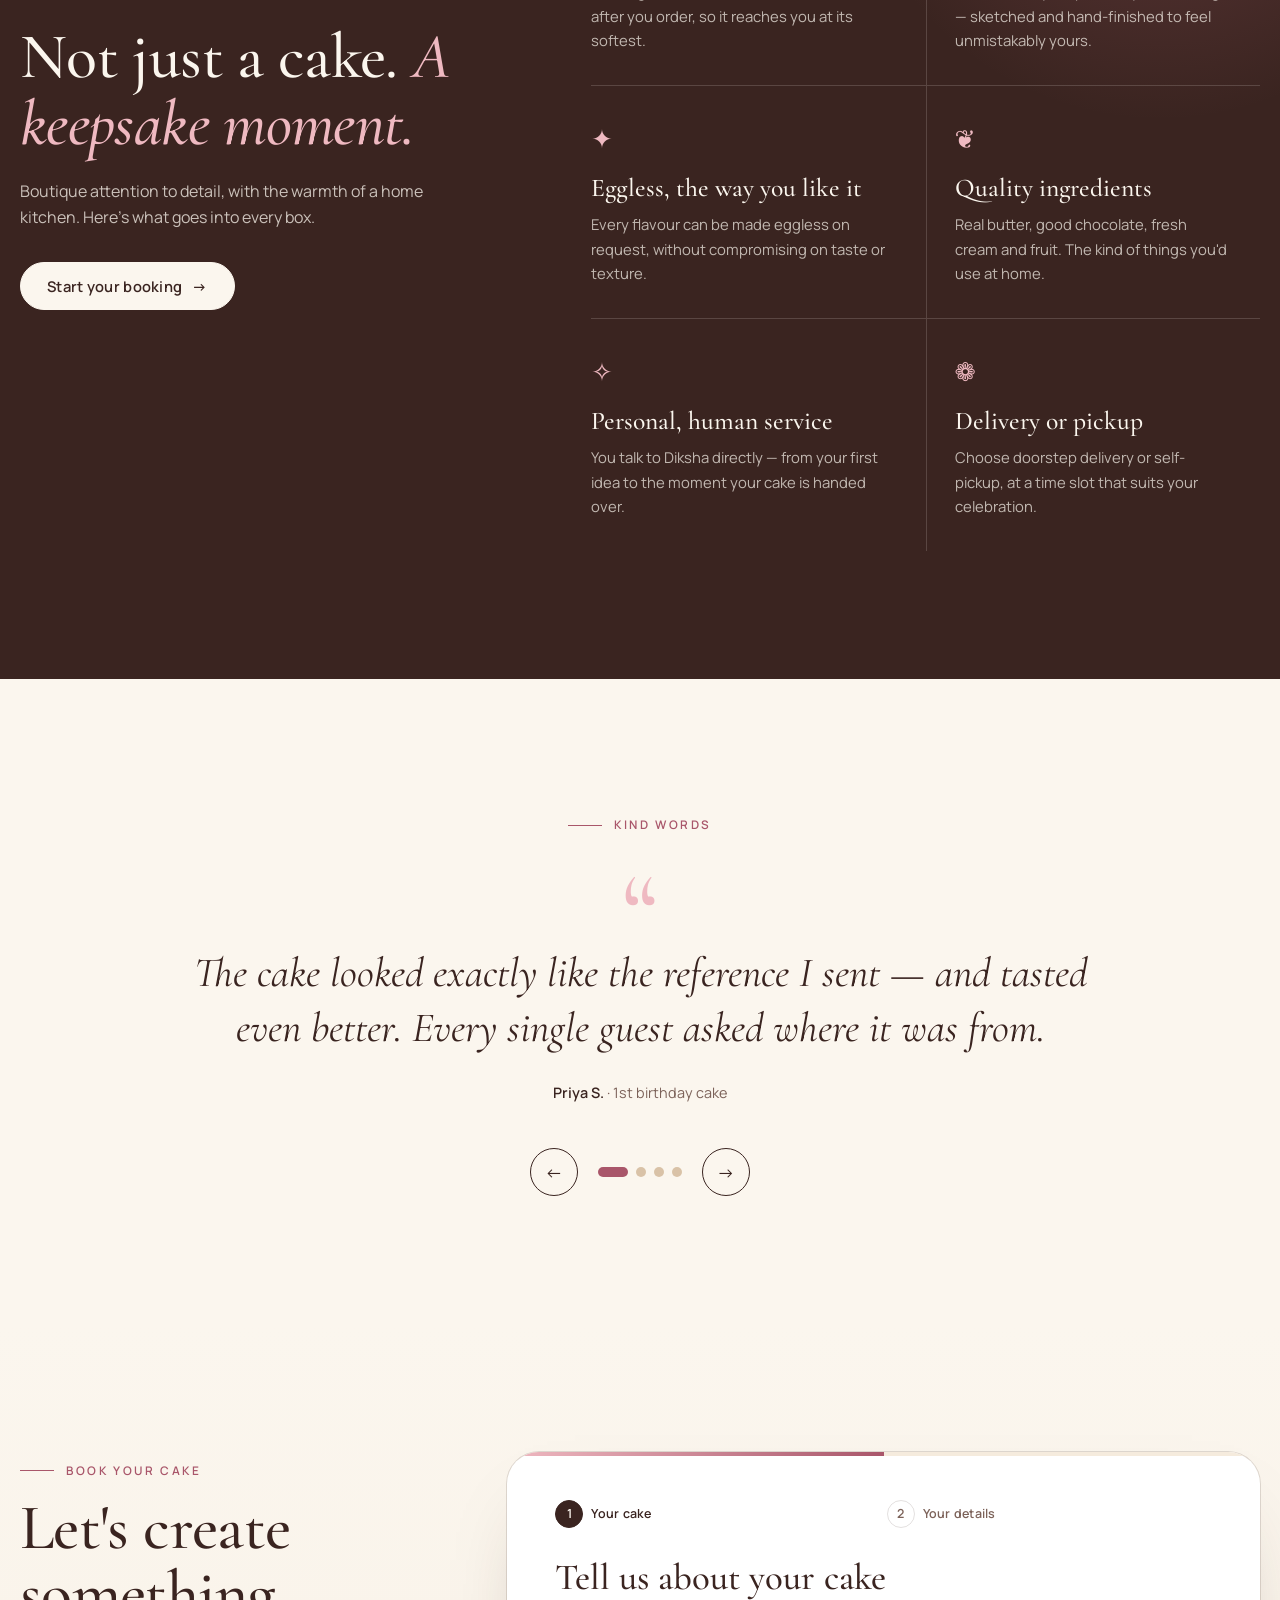
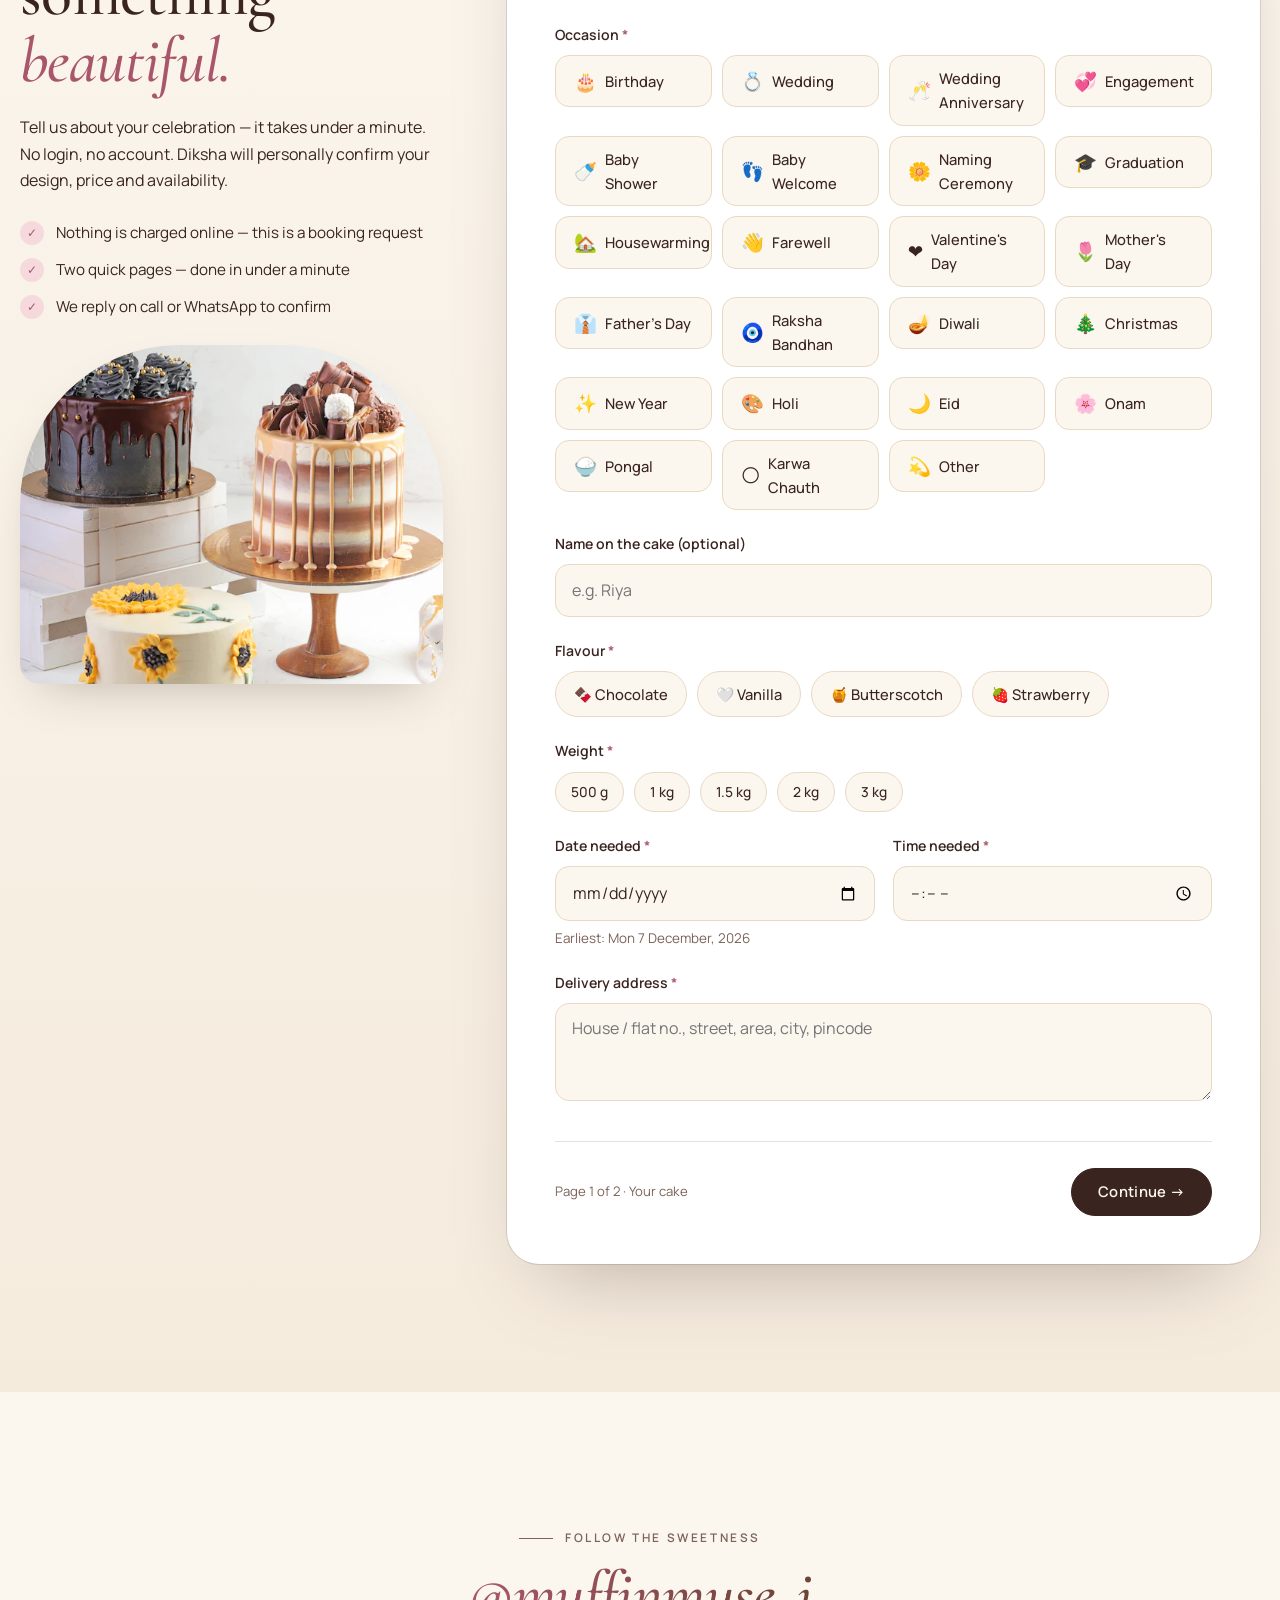
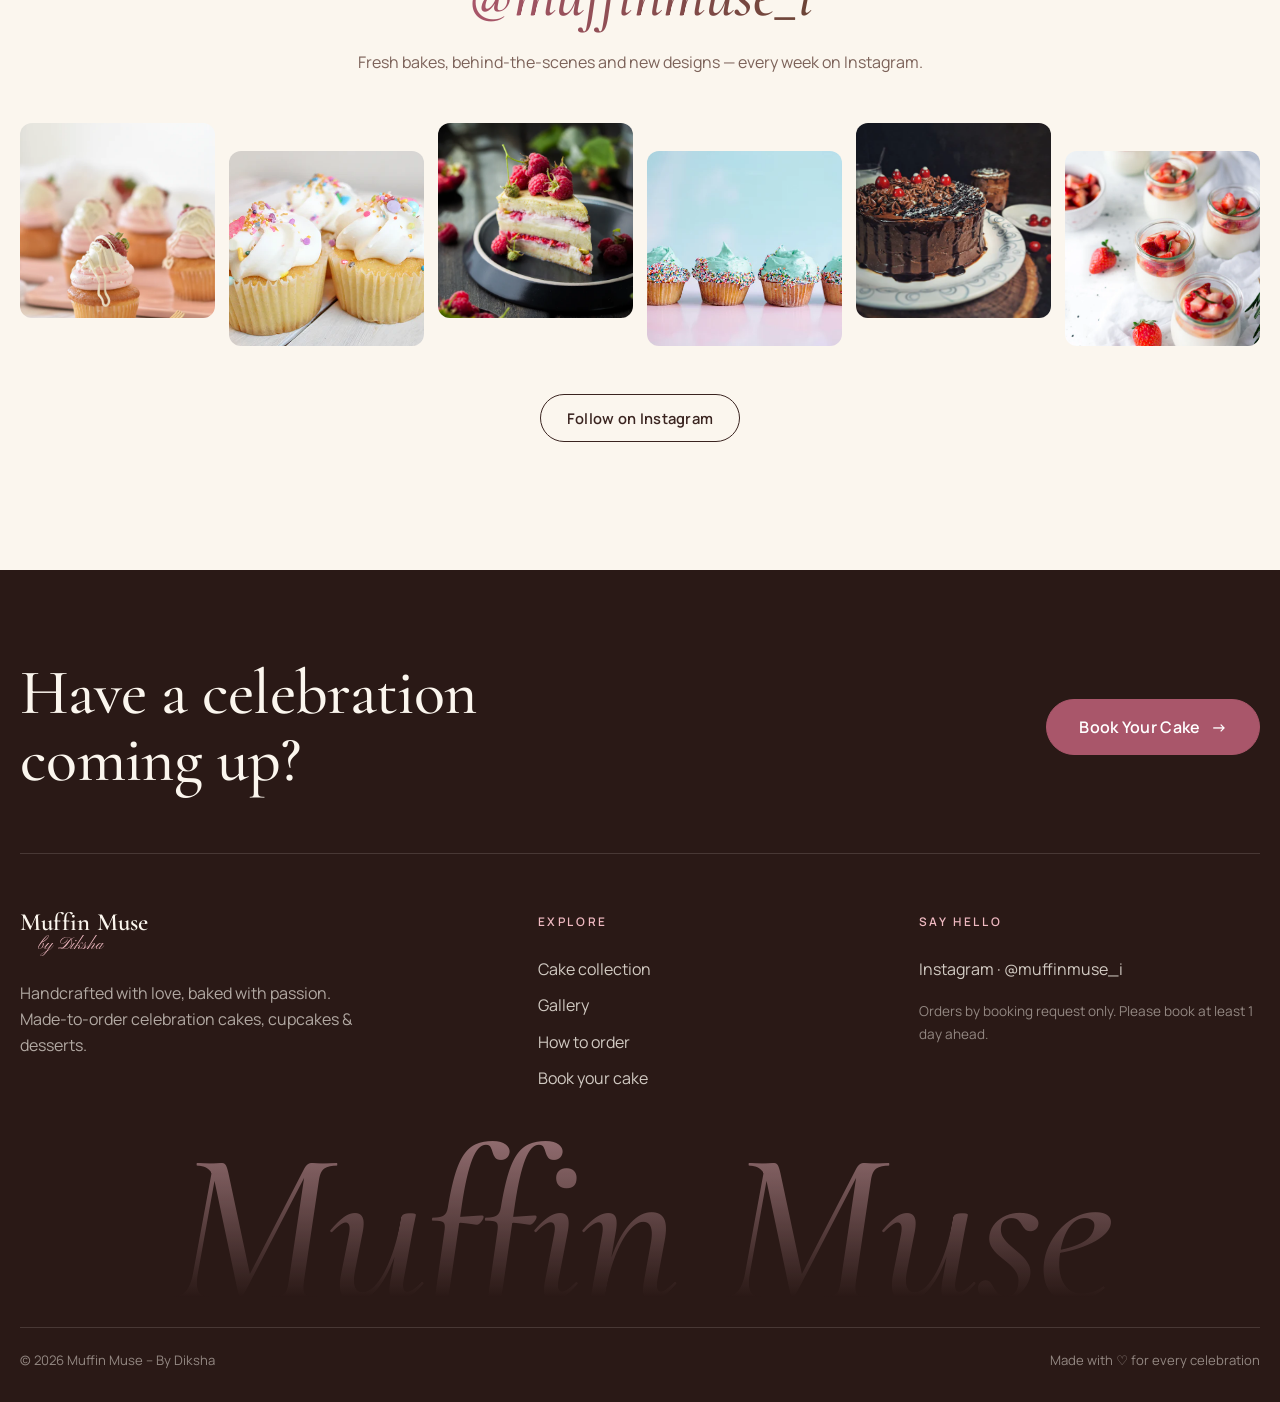
==== commit fb4b7227: "Mobile: show page labels, compact occasion pills Co-Authored-By: Claude Opus 5.5 <noreply@anthropic." ====
--- a/index.html
+++ b/index.html
@@ -15,7 +15,7 @@
   <link rel="preconnect" href="https://fonts.gstatic.com" crossorigin>
   <link href="https://fonts.googleapis.com/css2?family=Cormorant+Garamond:ital,wght@0,400;0,500;0,600;1,400;1,500;1,600&family=Manrope:wght@400;500;600;700&family=Pinyon+Script&display=swap" rel="stylesheet">
   <link rel="preload" as="image" href="assets/img/hero.webp" fetchpriority="high">
-  <link rel="stylesheet" href="assets/css/styles.css?v=4">
+  <link rel="stylesheet" href="assets/css/styles.css?v=5">
 </head>
 <body>
 <a class="skip" href="#main">Skip to content</a>
@@ -396,8 +396,8 @@
 </dialog>
 
 
-<script src="assets/js/config.js?v=4"></script>
-<script src="assets/js/app.js?v=4" defer></script>
-<script src="assets/js/booking.js?v=4" defer></script>
+<script src="assets/js/config.js?v=5"></script>
+<script src="assets/js/app.js?v=5" defer></script>
+<script src="assets/js/booking.js?v=5" defer></script>
 </body>
 </html>
--- a/assets/css/styles.css
+++ b/assets/css/styles.css
@@ -495,7 +495,6 @@
   .card__n { top: 12px; left: 12px; font-size: .85rem; padding: 5px 9px; }
   .masonry, .masonry__col { gap: 12px; }
   .steps, .steps--three { grid-template-columns: 1fr; }
-  .booking__steps--two li { font-size: .78rem; gap: 8px; }
   .how__note { border-radius: 18px; }
   .row2 { grid-template-columns: 1fr; }
   .booking { border-radius: 24px; padding: 22px 18px; margin-inline: -4px; }
@@ -512,6 +511,12 @@
   .footer__grid { grid-template-columns: 1fr; }
   .lightbox__nav { top: auto !important; bottom: 84px; }
 }
+@media (max-width: 600px) {
+  .booking__steps.booking__steps--two li { font-size: .82rem; gap: 8px; justify-content: flex-start; }
+  .chips--occ { display: flex; flex-wrap: wrap; gap: 8px; }
+  .chips--occ .chip span { width: auto; min-height: 40px; border-radius: 999px; padding: 8px 13px; font-size: .84rem; gap: 6px; }
+  .chips--occ .chip span em { font-size: 1rem; }
+}
 @media (prefers-reduced-motion: reduce) {
   *, *::before, *::after { animation-duration: .001ms !important; animation-iteration-count: 1 !important; transition-duration: .001ms !important; scroll-behavior: auto !important; }
   .js .reveal { opacity: 1; transform: none; }
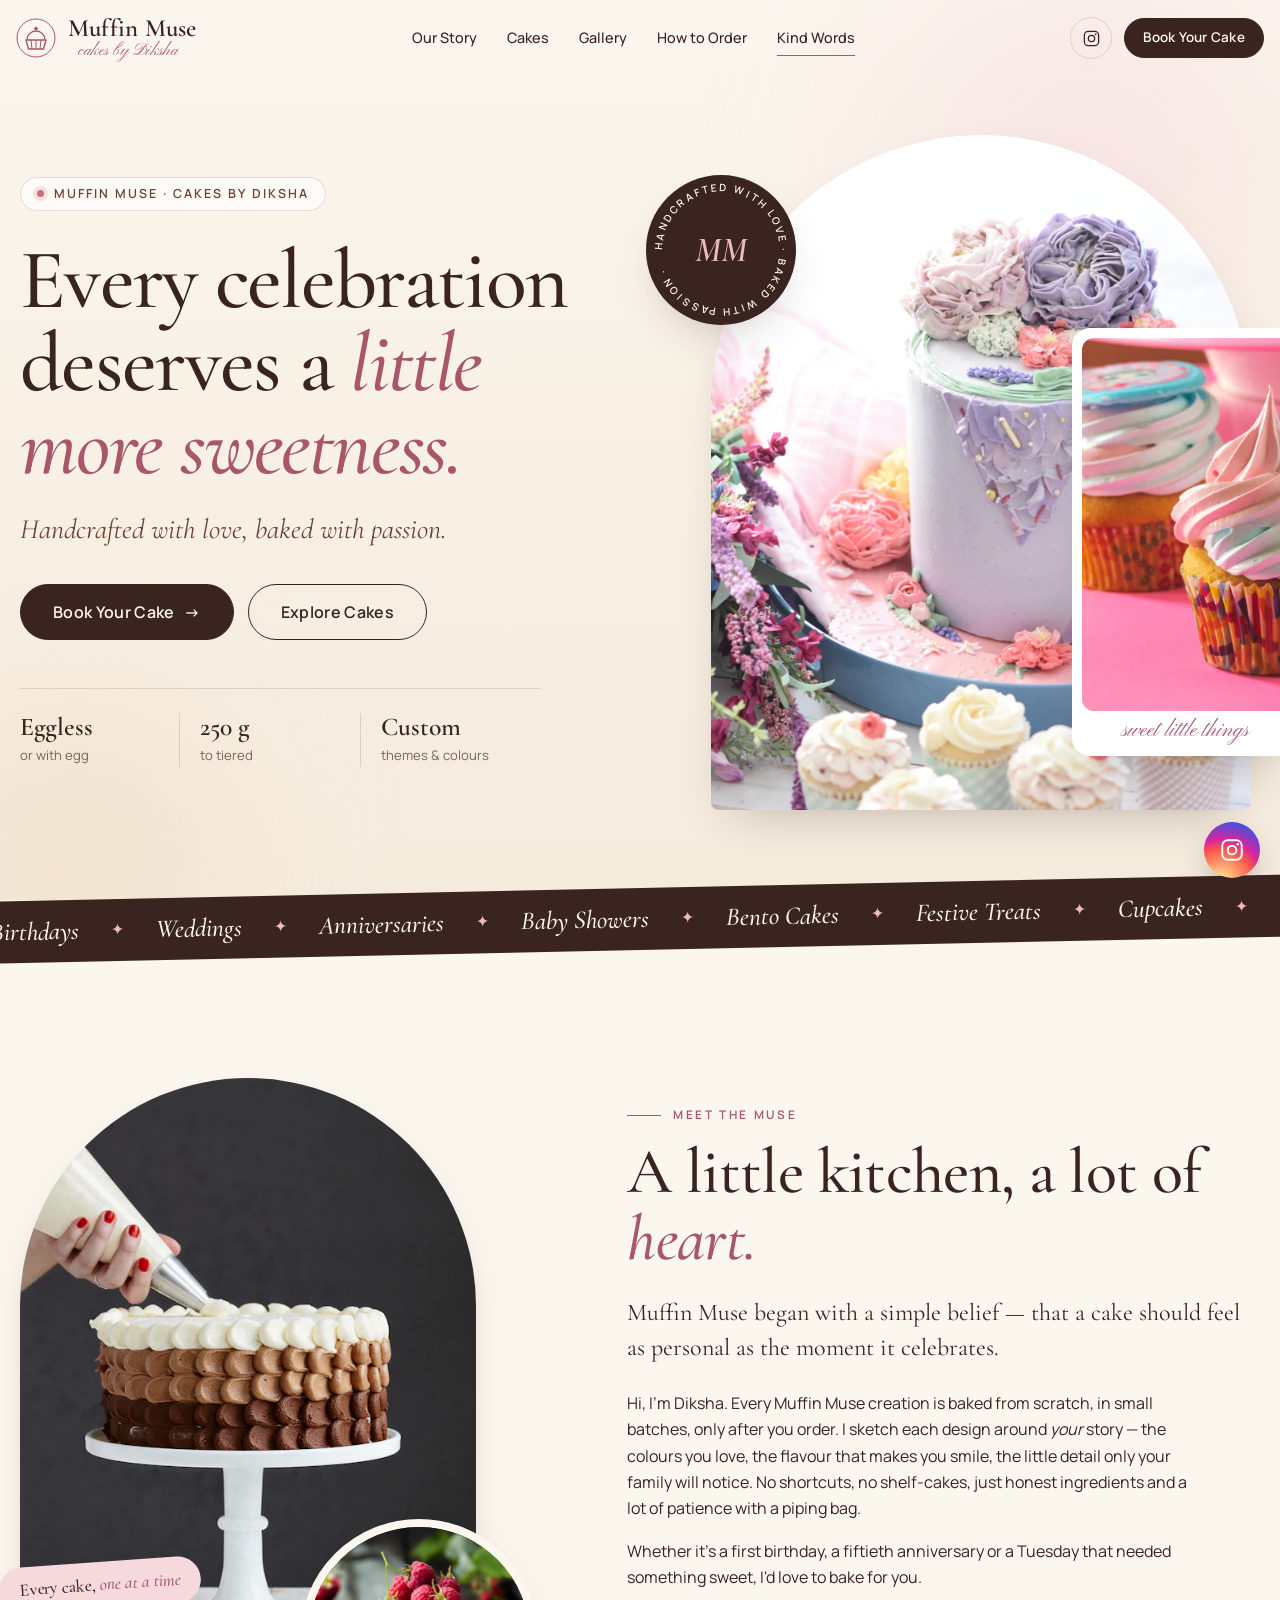
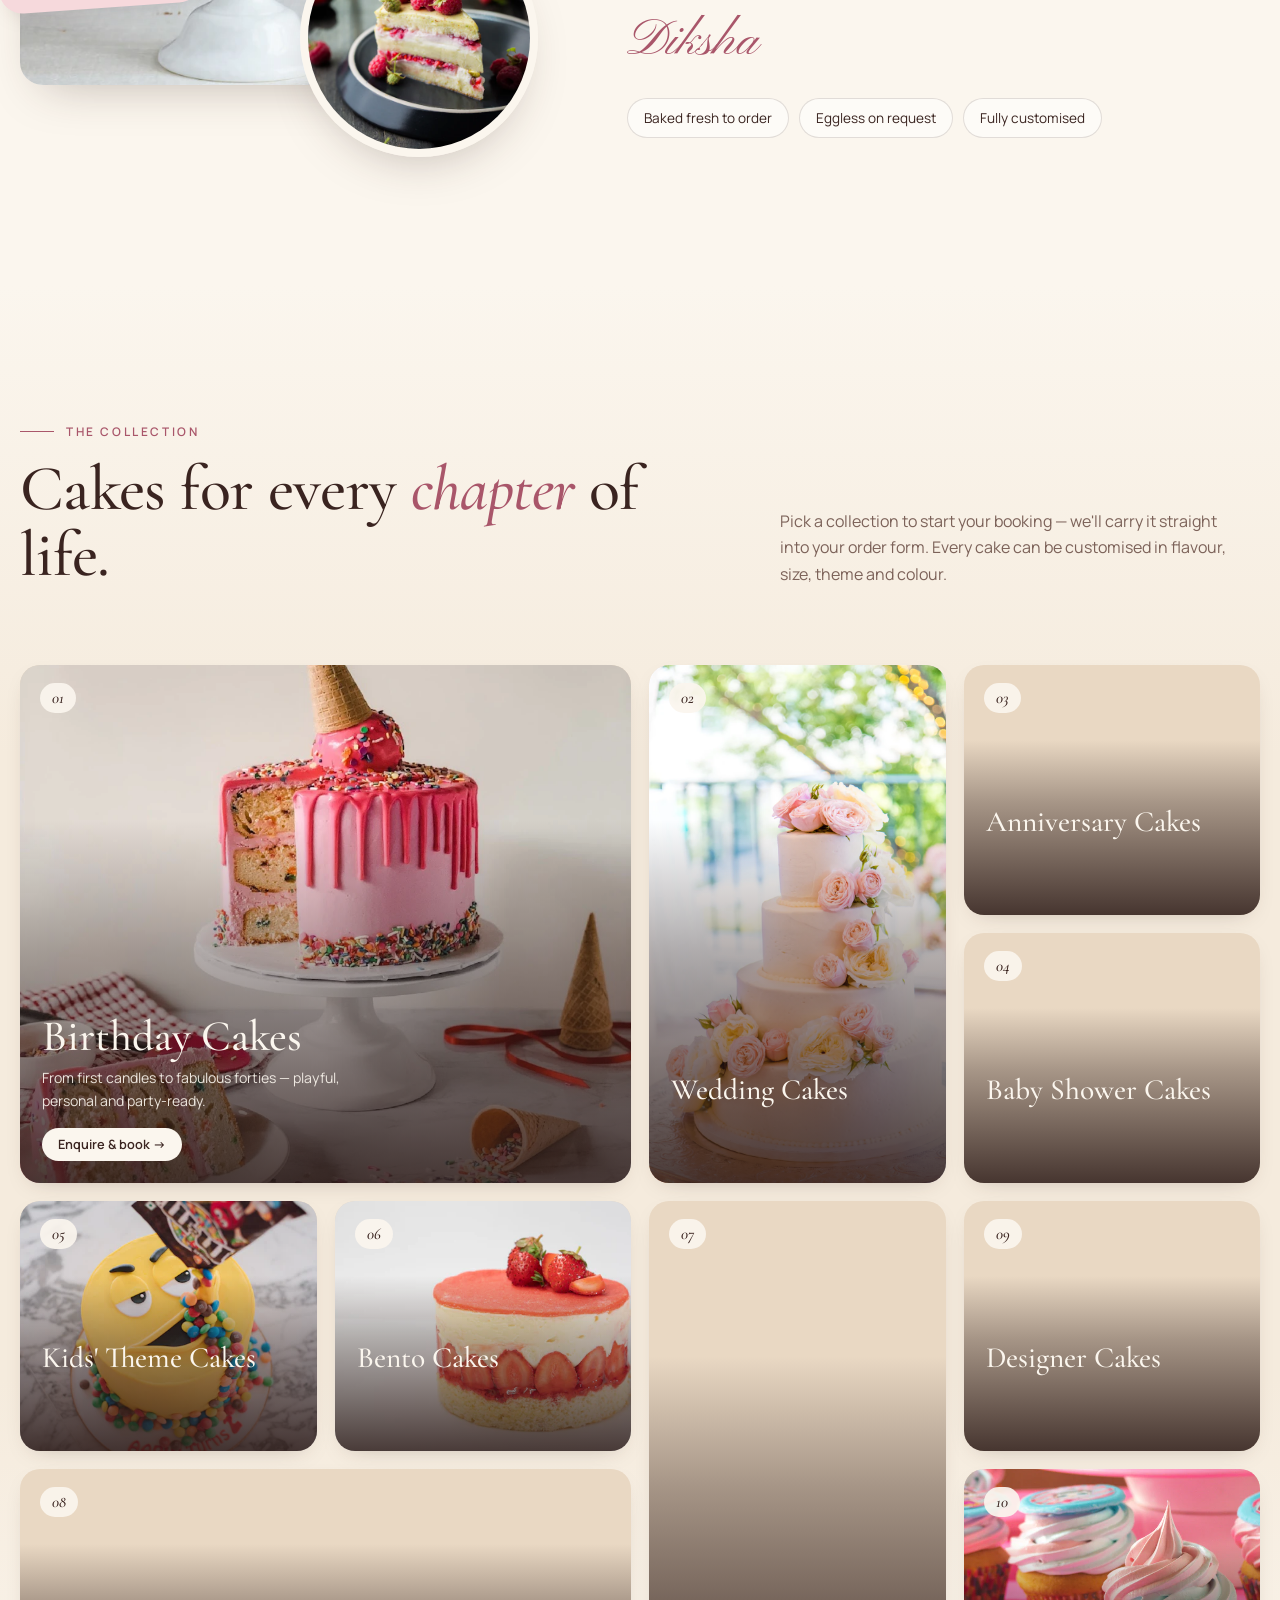
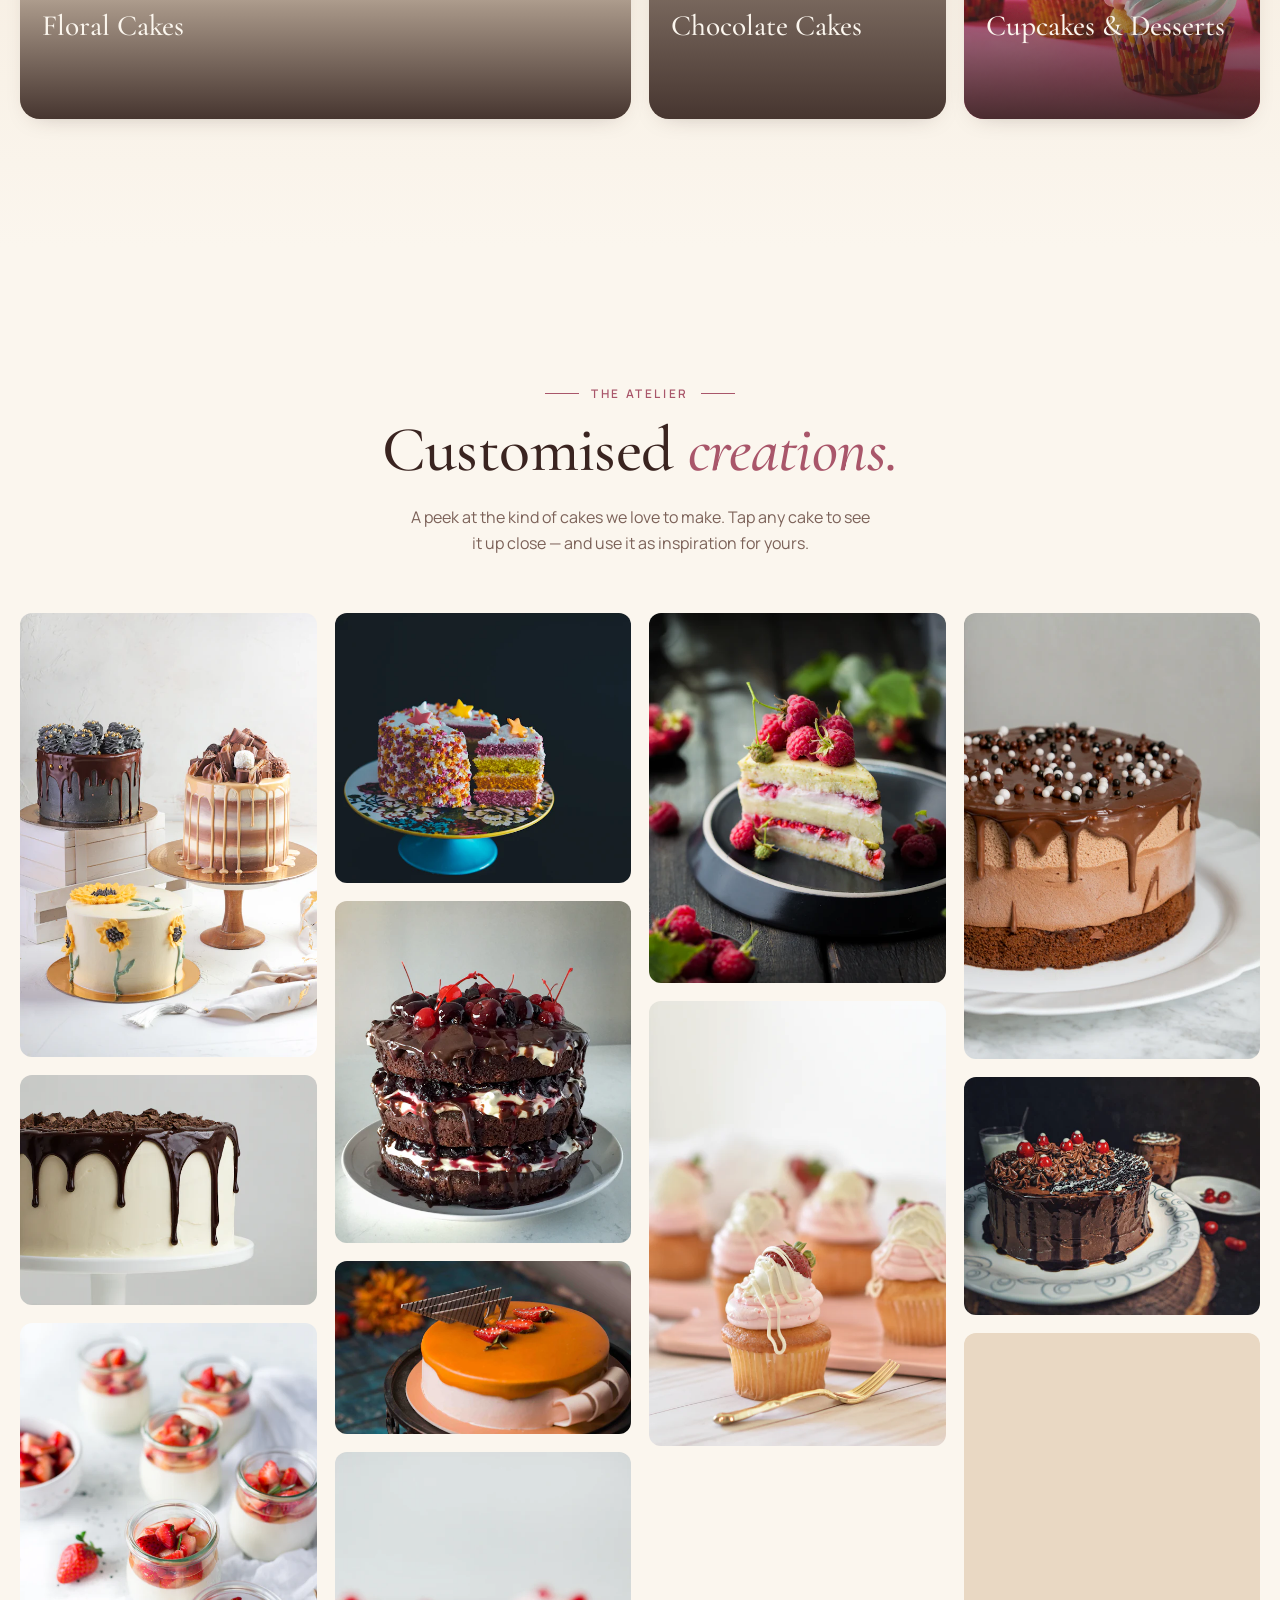
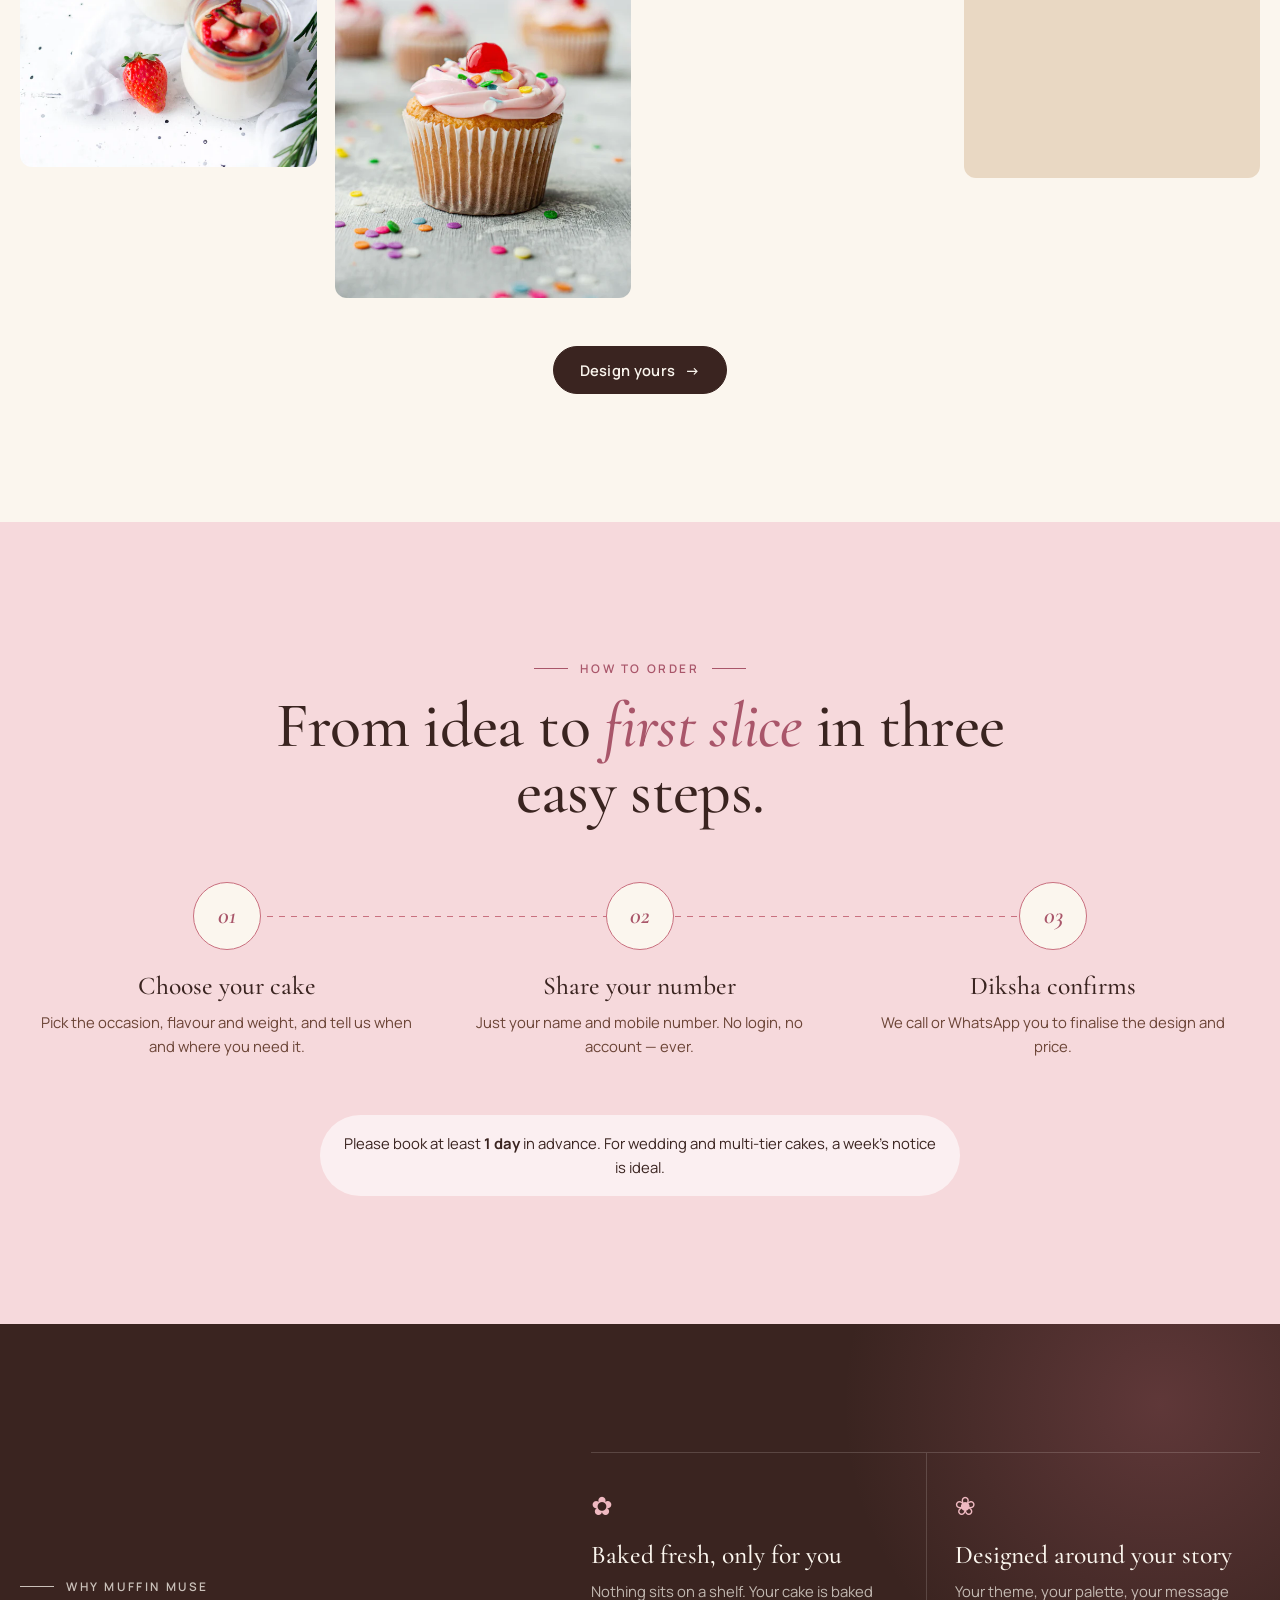
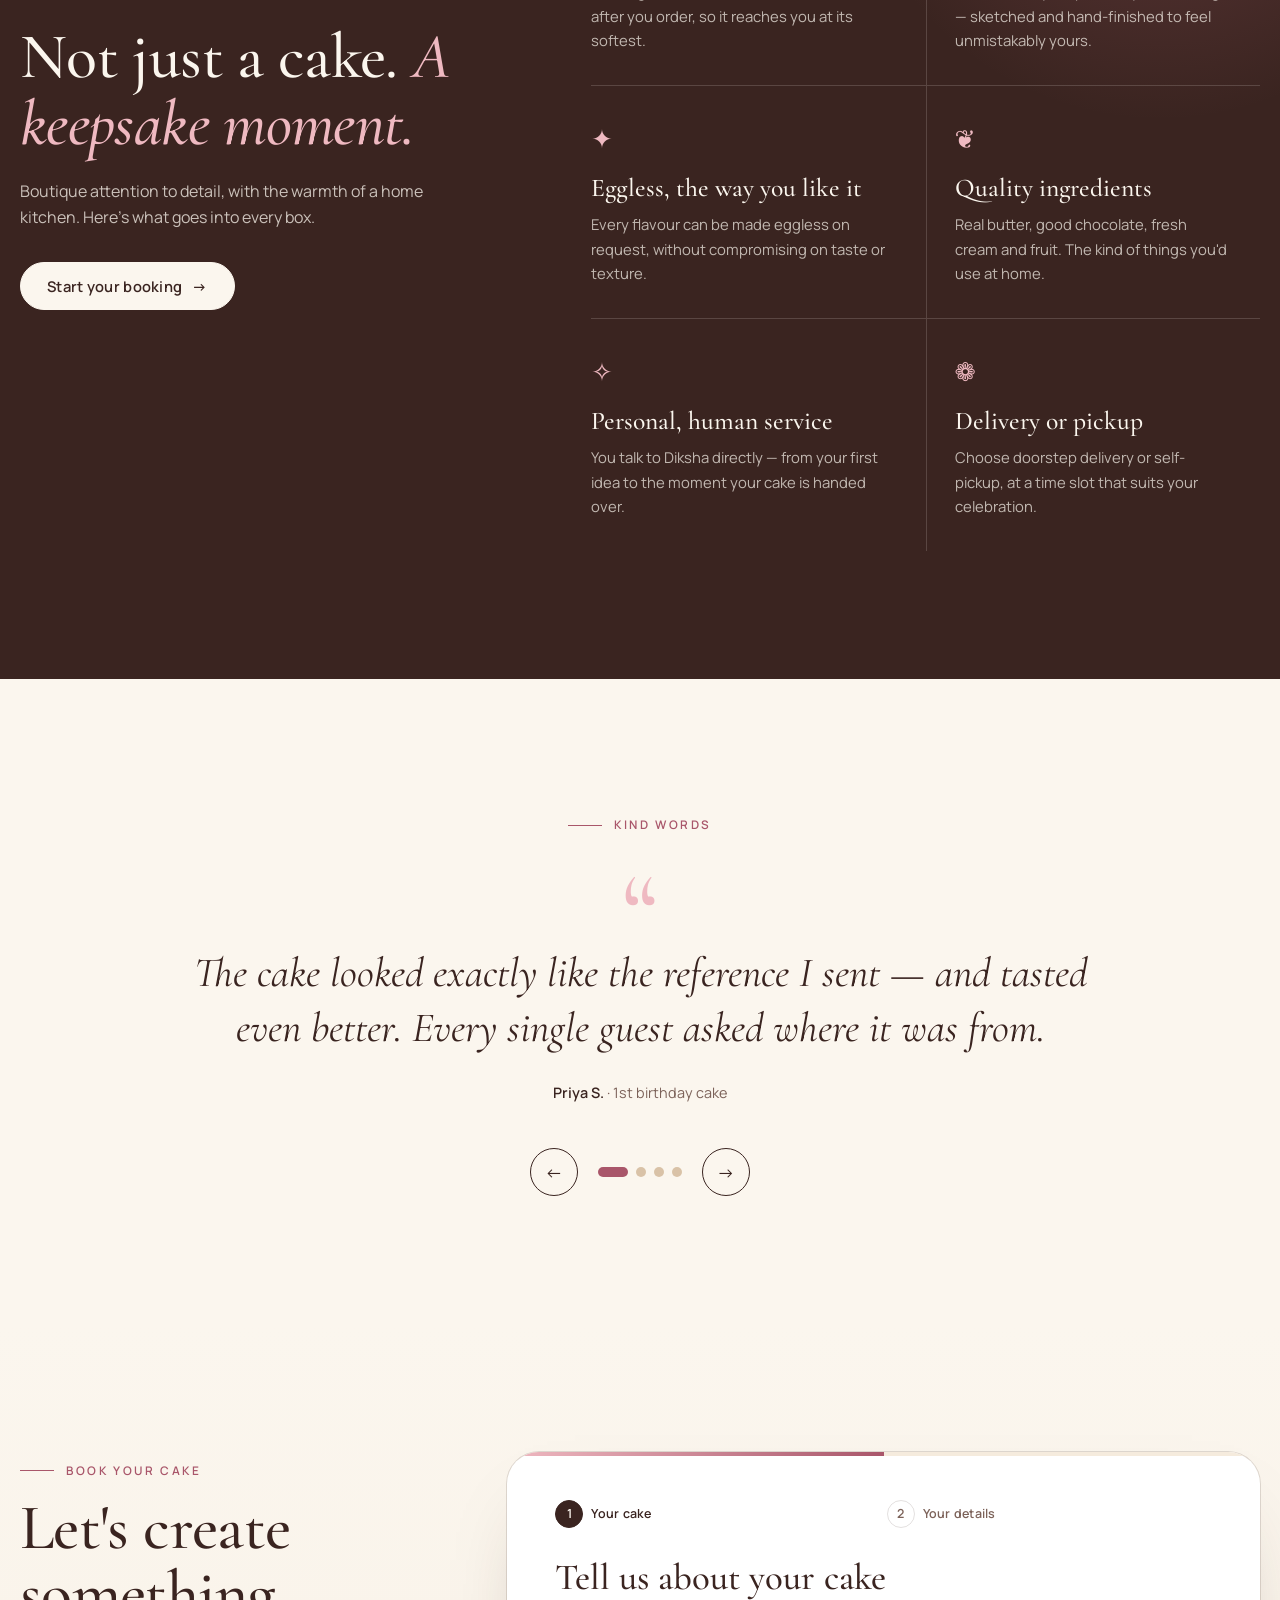
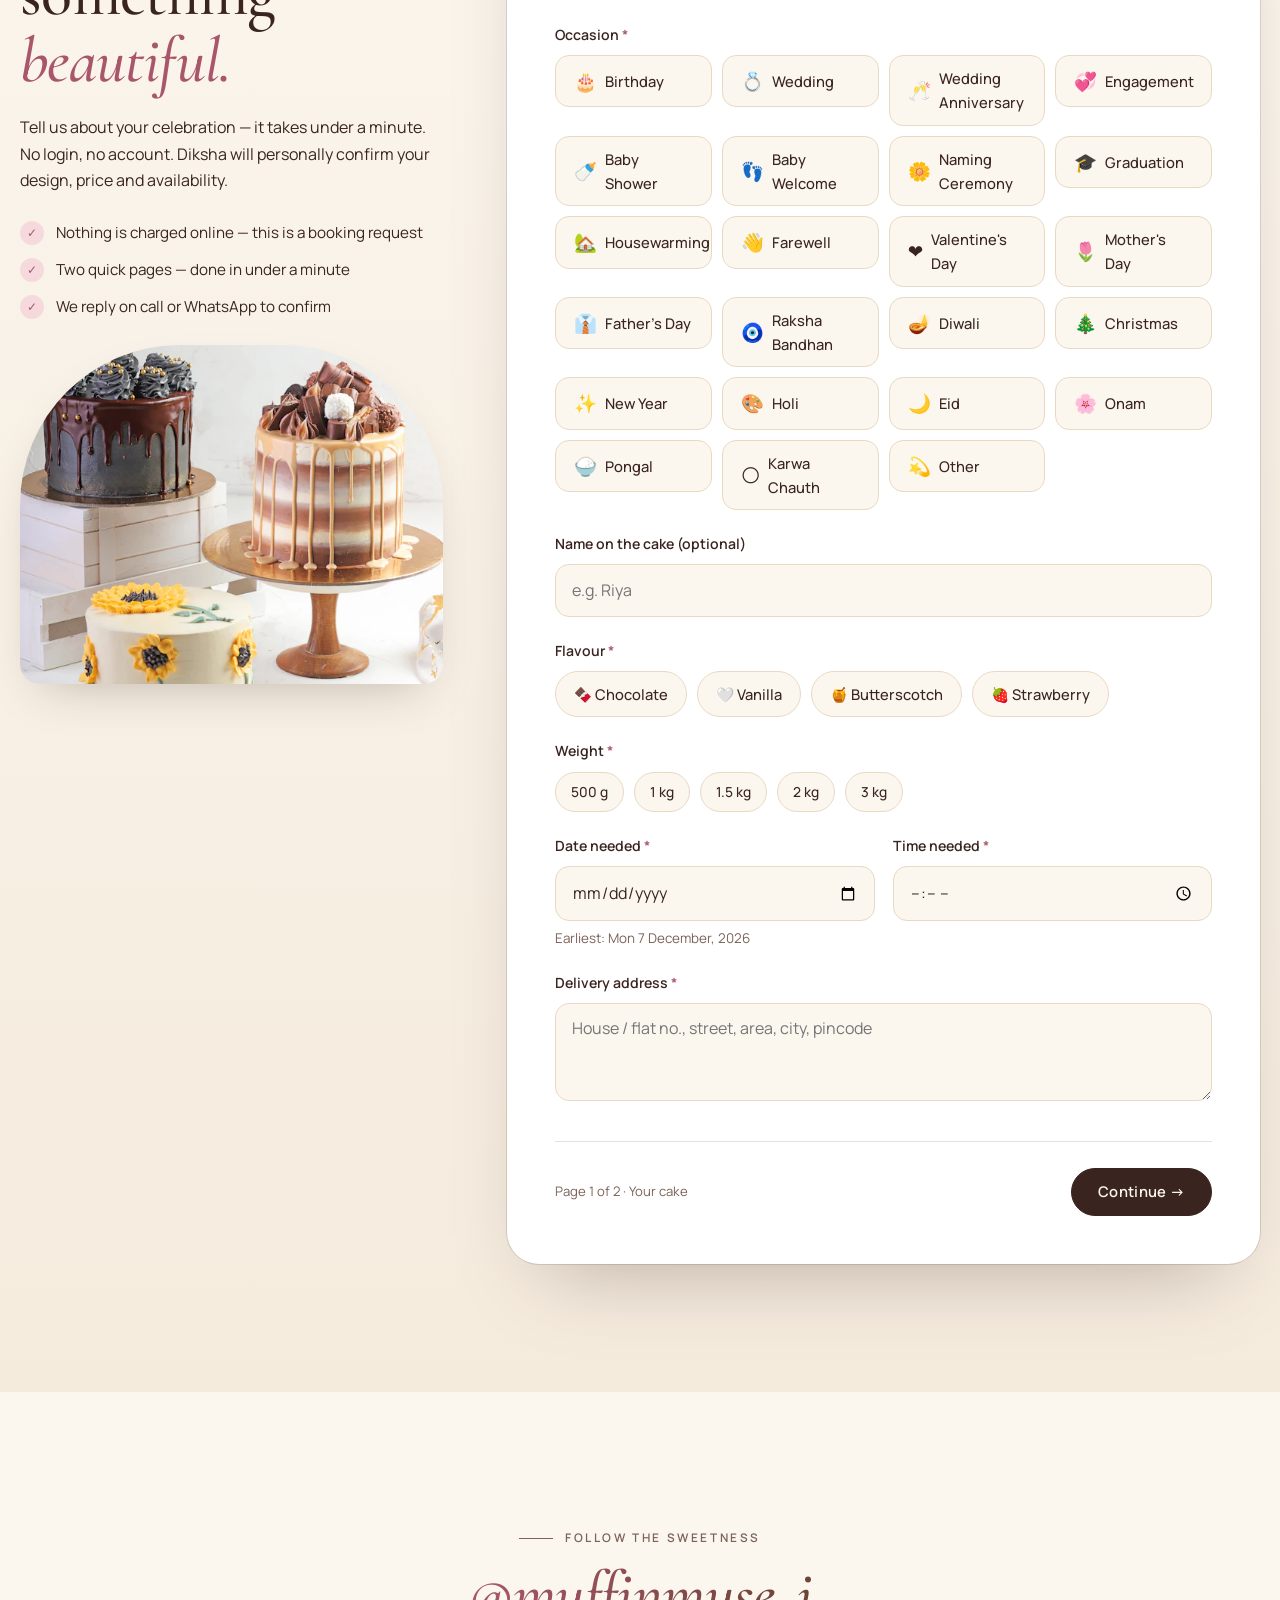
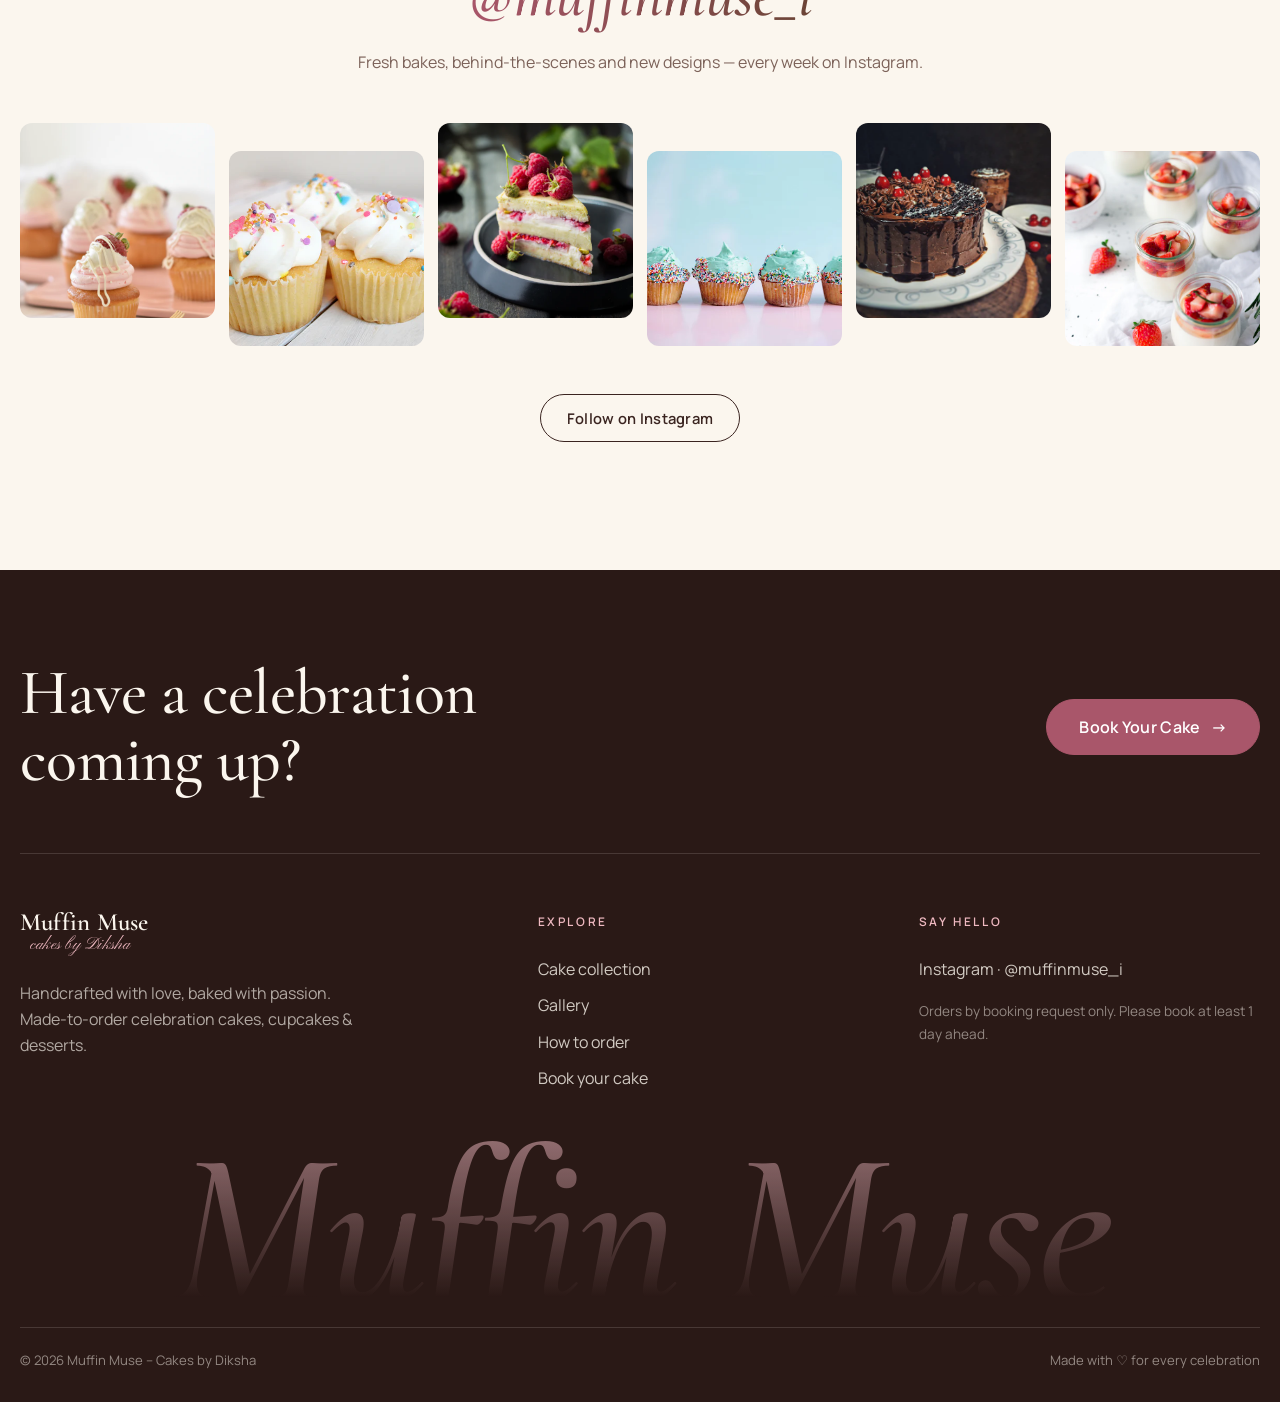
==== commit 3ac92bf0: "Brand line: Muffin Muse – Cakes by Diksha Co-Authored-By: Claude Opus 5.5 <noreply@anthropic.com>" ====
--- a/index.html
+++ b/index.html
@@ -3,19 +3,19 @@
 <head>
   <meta charset="utf-8">
   <meta name="viewport" content="width=device-width, initial-scale=1, viewport-fit=cover">
-  <title>Muffin Muse – By Diksha | Handcrafted Celebration Cakes</title>
-  <meta name="description" content="Muffin Muse by Diksha — handcrafted, made-to-order celebration cakes. Birthday, wedding, anniversary, baby shower, bento, floral & designer cakes. Book your cake online in under two minutes.">
+  <title>Muffin Muse – Cakes by Diksha | Handcrafted Celebration Cakes</title>
+  <meta name="description" content="Muffin Muse – Cakes by Diksha. Handcrafted, made-to-order celebration cakes. Birthday, wedding, anniversary, baby shower, bento, floral & designer cakes. Book your cake online in under two minutes.">
   <meta name="theme-color" content="#FBF6EE">
   <link rel="icon" href="assets/favicon.svg" type="image/svg+xml">
   <meta property="og:type" content="website">
-  <meta property="og:title" content="Muffin Muse – By Diksha">
+  <meta property="og:title" content="Muffin Muse – Cakes by Diksha">
   <meta property="og:description" content="Every celebration deserves a little more sweetness. Handcrafted with love, baked with passion.">
   <meta property="og:image" content="assets/img/hero.webp">
   <link rel="preconnect" href="https://fonts.googleapis.com">
   <link rel="preconnect" href="https://fonts.gstatic.com" crossorigin>
   <link href="https://fonts.googleapis.com/css2?family=Cormorant+Garamond:ital,wght@0,400;0,500;0,600;1,400;1,500;1,600&family=Manrope:wght@400;500;600;700&family=Pinyon+Script&display=swap" rel="stylesheet">
   <link rel="preload" as="image" href="assets/img/hero.webp" fetchpriority="high">
-  <link rel="stylesheet" href="assets/css/styles.css?v=5">
+  <link rel="stylesheet" href="assets/css/styles.css?v=6">
 </head>
 <body>
 <a class="skip" href="#main">Skip to content</a>
@@ -23,11 +23,11 @@
 <!-- ═════════════ NAV ═════════════ -->
 <header class="nav" id="nav">
   <div class="nav__inner">
-    <a href="#home" class="logo" aria-label="Muffin Muse by Diksha — home">
+    <a href="#home" class="logo" aria-label="Muffin Muse, cakes by Diksha — home">
       <span class="logo__mark" aria-hidden="true">
         <svg viewBox="0 0 40 40"><circle cx="20" cy="20" r="19" fill="none" stroke="currentColor" stroke-width="1"/><path d="M11 22c0-5 4-9 9-9s9 4 9 9" fill="none" stroke="currentColor" stroke-width="1.4"/><path d="M10 22h20l-2.5 9h-15z" fill="none" stroke="currentColor" stroke-width="1.4" stroke-linejoin="round"/><path d="M15 22l1 9M20 22v9M25 22l-1 9" stroke="currentColor" stroke-width="1"/><circle cx="20" cy="10.5" r="1.8" fill="currentColor"/></svg>
       </span>
-      <span class="logo__text">Muffin Muse<em>by Diksha</em></span>
+      <span class="logo__text">Muffin Muse<em>cakes by Diksha</em></span>
     </a>
     <nav class="nav__links" aria-label="Primary">
       <a href="#story">Our Story</a>
@@ -61,7 +61,7 @@
   <div class="hero__bg" aria-hidden="true"><span class="blob blob--1"></span><span class="blob blob--2"></span></div>
   <div class="wrap hero__grid">
     <div class="hero__copy">
-      <p class="eyebrow reveal"><span class="dot"></span> Made-to-order celebration cakes</p>
+      <p class="eyebrow reveal"><span class="dot"></span> Muffin Muse · Cakes by Diksha</p>
       <h1 class="hero__title reveal">
         <span class="line">Every celebration</span>
         <span class="line">deserves a <em>little</em></span>
@@ -350,7 +350,7 @@
     </div>
     <div class="footer__grid">
       <div>
-        <a href="#home" class="logo logo--light"><span class="logo__text">Muffin Muse<em>by Diksha</em></span></a>
+        <a href="#home" class="logo logo--light"><span class="logo__text">Muffin Muse<em>cakes by Diksha</em></span></a>
         <p class="footer__tag">Handcrafted with love, baked with passion. Made-to-order celebration cakes, cupcakes &amp; desserts.</p>
       </div>
       <nav aria-label="Footer">
@@ -369,7 +369,7 @@
     </div>
     <p class="footer__word" aria-hidden="true">Muffin Muse</p>
     <div class="footer__base">
-      <span>© <span id="year"></span> Muffin Muse – By Diksha</span>
+      <span>© <span id="year"></span> Muffin Muse – Cakes by Diksha</span>
       <span>Made with ♡ for every celebration</span>
     </div>
   </div>
@@ -396,8 +396,8 @@
 </dialog>
 
 
-<script src="assets/js/config.js?v=5"></script>
-<script src="assets/js/app.js?v=5" defer></script>
-<script src="assets/js/booking.js?v=5" defer></script>
+<script src="assets/js/config.js?v=6"></script>
+<script src="assets/js/app.js?v=6" defer></script>
+<script src="assets/js/booking.js?v=6" defer></script>
 </body>
 </html>
--- a/assets/css/styles.css
+++ b/assets/css/styles.css
@@ -108,7 +108,7 @@
 .logo { display: inline-flex; align-items: center; gap: 12px; text-decoration: none; }
 .logo__mark { width: 40px; height: 40px; color: var(--rose-deep); }
 .logo__text { font: 600 1.55rem/1 var(--serif); letter-spacing: .01em; display: flex; flex-direction: column; }
-.logo__text em { font: 400 1.05rem/1 var(--script); color: var(--rose-deep); margin: 2px 0 0 18px; font-style: normal; }
+.logo__text em { font: 400 1.05rem/1 var(--script); color: var(--rose-deep); margin: 2px 0 0 10px; white-space: nowrap; font-style: normal; }
 .logo--light .logo__text { color: var(--ivory); }
 .logo--light .logo__text em { color: var(--pink); }
 .nav__links { display: flex; gap: 30px; }
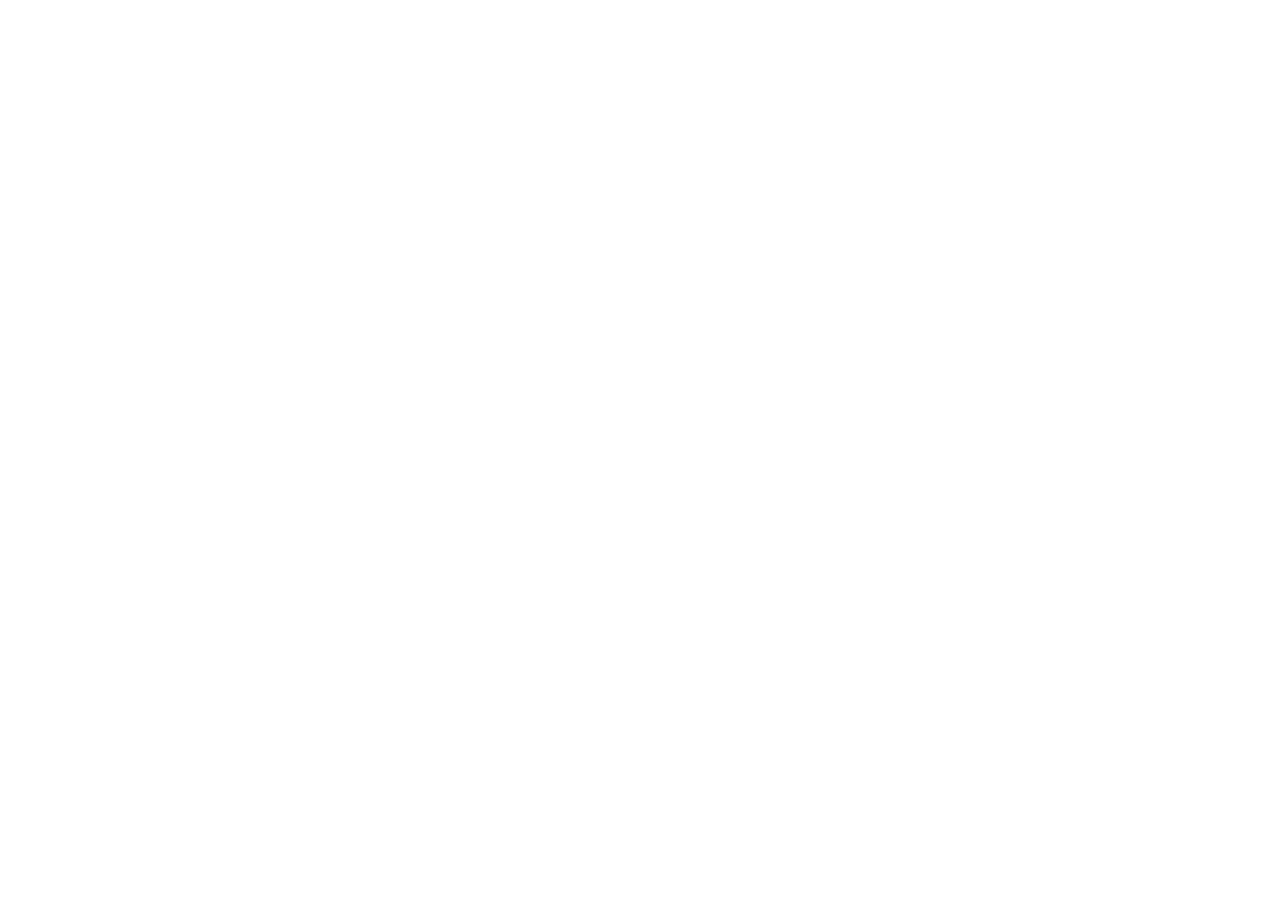
==== commit cd652f39: "Moved to https://muffinmuse.github.io — redirect old links (keeps path and #anchors) Co-Authored-By:" ====
--- a/index.html
+++ b/index.html
@@ -1,403 +1,19 @@
 <!doctype html>
 <html lang="en">
 <head>
-  <meta charset="utf-8">
-  <meta name="viewport" content="width=device-width, initial-scale=1, viewport-fit=cover">
-  <title>Muffin Muse – Cakes by Diksha | Handcrafted Celebration Cakes</title>
-  <meta name="description" content="Muffin Muse – Cakes by Diksha. Handcrafted, made-to-order celebration cakes. Birthday, wedding, anniversary, baby shower, bento, floral & designer cakes. Book your cake online in under two minutes.">
-  <meta name="theme-color" content="#FBF6EE">
-  <link rel="icon" href="assets/favicon.svg" type="image/svg+xml">
-  <meta property="og:type" content="website">
-  <meta property="og:title" content="Muffin Muse – Cakes by Diksha">
-  <meta property="og:description" content="Every celebration deserves a little more sweetness. Handcrafted with love, baked with passion.">
-  <meta property="og:image" content="assets/img/hero.webp">
-  <link rel="preconnect" href="https://fonts.googleapis.com">
-  <link rel="preconnect" href="https://fonts.gstatic.com" crossorigin>
-  <link href="https://fonts.googleapis.com/css2?family=Cormorant+Garamond:ital,wght@0,400;0,500;0,600;1,400;1,500;1,600&family=Manrope:wght@400;500;600;700&family=Pinyon+Script&display=swap" rel="stylesheet">
-  <link rel="preload" as="image" href="assets/img/hero.webp" fetchpriority="high">
-  <link rel="stylesheet" href="assets/css/styles.css?v=6">
+<meta charset="utf-8">
+<meta name="viewport" content="width=device-width, initial-scale=1">
+<title>Muffin Muse – Cakes by Diksha has moved</title>
+<link rel="canonical" href="https://muffinmuse.github.io/">
+<meta http-equiv="refresh" content="0; url=https://muffinmuse.github.io/">
+<script>
+  // Old address: manishpat.github.io/muffin-muse/<path>  →  muffinmuse.github.io/<path>
+  (function () {
+    var p = location.pathname.replace(/^\/muffin-muse\/?/, "/");
+    location.replace("https://muffinmuse.github.io" + p + location.search + location.hash);
+  })();
+</script>
+<style>body{margin:0;min-height:100vh;display:grid;place-items:center;background:#FBF6EE;color:#3A2420;font:16px/1.6 system-ui,sans-serif;text-align:center;padding:24px}a{color:#A9566A}</style>
 </head>
-<body>
-<a class="skip" href="#main">Skip to content</a>
-
-<!-- ═════════════ NAV ═════════════ -->
-<header class="nav" id="nav">
-  <div class="nav__inner">
-    <a href="#home" class="logo" aria-label="Muffin Muse, cakes by Diksha — home">
-      <span class="logo__mark" aria-hidden="true">
-        <svg viewBox="0 0 40 40"><circle cx="20" cy="20" r="19" fill="none" stroke="currentColor" stroke-width="1"/><path d="M11 22c0-5 4-9 9-9s9 4 9 9" fill="none" stroke="currentColor" stroke-width="1.4"/><path d="M10 22h20l-2.5 9h-15z" fill="none" stroke="currentColor" stroke-width="1.4" stroke-linejoin="round"/><path d="M15 22l1 9M20 22v9M25 22l-1 9" stroke="currentColor" stroke-width="1"/><circle cx="20" cy="10.5" r="1.8" fill="currentColor"/></svg>
-      </span>
-      <span class="logo__text">Muffin Muse<em>cakes by Diksha</em></span>
-    </a>
-    <nav class="nav__links" aria-label="Primary">
-      <a href="#story">Our Story</a>
-      <a href="#collection">Cakes</a>
-      <a href="#gallery">Gallery</a>
-      <a href="#how">How to Order</a>
-      <a href="#love">Kind Words</a>
-    </nav>
-    <div class="nav__cta">
-      <a class="icon-btn" data-ig-link href="#" target="_blank" rel="noopener" aria-label="Muffin Muse on Instagram">
-        <svg viewBox="0 0 24 24" aria-hidden="true"><rect x="3" y="3" width="18" height="18" rx="5" fill="none" stroke="currentColor" stroke-width="1.6"/><circle cx="12" cy="12" r="4" fill="none" stroke="currentColor" stroke-width="1.6"/><circle cx="17.3" cy="6.7" r="1.1" fill="currentColor"/></svg>
-      </a>
-      <a href="#book" class="btn btn--dark btn--sm">Book Your Cake</a>
-      <button class="burger" id="burger" aria-label="Open menu" aria-expanded="false" aria-controls="mobileMenu"><span></span><span></span></button>
-    </div>
-  </div>
-  <div class="mobile-menu" id="mobileMenu" hidden>
-    <a href="#story">Our Story</a>
-    <a href="#collection">Cakes</a>
-    <a href="#gallery">Gallery</a>
-    <a href="#how">How to Order</a>
-    <a href="#love">Kind Words</a>
-    <a href="#book" class="btn btn--dark">Book Your Cake</a>
-  </div>
-</header>
-
-<main id="main">
-
-<!-- ═════════════ HERO ═════════════ -->
-<section class="hero" id="home">
-  <div class="hero__bg" aria-hidden="true"><span class="blob blob--1"></span><span class="blob blob--2"></span></div>
-  <div class="wrap hero__grid">
-    <div class="hero__copy">
-      <p class="eyebrow reveal"><span class="dot"></span> Muffin Muse · Cakes by Diksha</p>
-      <h1 class="hero__title reveal">
-        <span class="line">Every celebration</span>
-        <span class="line">deserves a <em>little</em></span>
-        <span class="line"><em class="rose">more sweetness.</em></span>
-      </h1>
-      <p class="hero__sub reveal">Handcrafted with love, baked with passion.</p>
-      <div class="hero__actions reveal">
-        <a href="#book" class="btn btn--dark btn--lg">Book Your Cake <span class="arr" aria-hidden="true">→</span></a>
-        <a href="#collection" class="btn btn--ghost btn--lg">Explore Cakes</a>
-      </div>
-      <ul class="hero__facts reveal" aria-label="Highlights">
-        <li><strong>Eggless</strong><span>or with egg</span></li>
-        <li><strong>250 g</strong><span>to tiered</span></li>
-        <li><strong>Custom</strong><span>themes &amp; colours</span></li>
-      </ul>
-    </div>
-    <div class="hero__visual">
-      <figure class="hero__arch reveal reveal--scale">
-        <img src="assets/img/hero.webp" srcset="assets/img/hero-sm.webp 560w, assets/img/hero.webp 1400w" sizes="(max-width: 900px) 90vw, 46vw" alt="A lavender cake crowned with hand-piped buttercream flowers, surrounded by pastel cupcakes" fetchpriority="high" width="1400" height="1277">
-      </figure>
-      <div class="hero__stamp" aria-hidden="true">
-        <svg viewBox="0 0 200 200"><defs><path id="circ" d="M100,100 m-78,0 a78,78 0 1,1 156,0 a78,78 0 1,1 -156,0"/></defs><text><textPath href="#circ">handcrafted with love · baked with passion · </textPath></text></svg>
-        <span class="hero__stamp-core">MM</span>
-      </div>
-      <figure class="hero__mini reveal">
-        <img src="assets/img/cupcakes-sm.webp" alt="Pastel swirl cupcakes" loading="lazy" width="560" height="373">
-        <figcaption><span class="script">sweet little things</span></figcaption>
-      </figure>
-    </div>
-  </div>
-</section>
-
-<!-- ribbon -->
-<div class="ribbon" aria-hidden="true">
-  <div class="ribbon__track">
-    <span>Birthdays</span><i>✦</i><span>Weddings</span><i>✦</i><span>Anniversaries</span><i>✦</i><span>Baby Showers</span><i>✦</i><span>Bento Cakes</span><i>✦</i><span>Festive Treats</span><i>✦</i><span>Cupcakes</span><i>✦</i>
-    <span>Birthdays</span><i>✦</i><span>Weddings</span><i>✦</i><span>Anniversaries</span><i>✦</i><span>Baby Showers</span><i>✦</i><span>Bento Cakes</span><i>✦</i><span>Festive Treats</span><i>✦</i><span>Cupcakes</span><i>✦</i>
-  </div>
-</div>
-
-<!-- ═════════════ STORY ═════════════ -->
-<section class="story section" id="story">
-  <div class="wrap story__grid">
-    <div class="story__visual reveal">
-      <figure class="story__main"><img src="assets/img/piping.webp" srcset="assets/img/piping-sm.webp 560w, assets/img/piping.webp 1100w" sizes="(max-width: 900px) 80vw, 36vw" alt="Hand-piping ombré chocolate buttercream rosettes onto a cake" loading="lazy" width="1100" height="1650"></figure>
-      <figure class="story__float"><img src="assets/img/g6-sm.webp" alt="A slice of raspberry layer cake" loading="lazy" width="560" height="700"></figure>
-      <span class="story__tag">Every cake, <em>one at a time</em></span>
-    </div>
-    <div class="story__copy">
-      <p class="label reveal">Meet the muse</p>
-      <h2 class="h2 reveal">A little kitchen, a lot of <em>heart.</em></h2>
-      <p class="lead reveal">Muffin Muse began with a simple belief — that a cake should feel as personal as the moment it celebrates.</p>
-      <p class="reveal">Hi, I'm Diksha. Every Muffin Muse creation is baked from scratch, in small batches, only after you order. I sketch each design around <em>your</em> story — the colours you love, the flavour that makes you smile, the little detail only your family will notice. No shortcuts, no shelf-cakes, just honest ingredients and a lot of patience with a piping bag.</p>
-      <p class="reveal">Whether it's a first birthday, a fiftieth anniversary or a Tuesday that needed something sweet, I'd love to bake for you.</p>
-      <p class="signature reveal">Diksha</p>
-      <div class="story__pills reveal">
-        <span>Baked fresh to order</span><span>Eggless on request</span><span>Fully customised</span>
-      </div>
-    </div>
-  </div>
-</section>
-
-<!-- ═════════════ COLLECTION ═════════════ -->
-<section class="collection section" id="collection">
-  <div class="wrap">
-    <header class="section-head">
-      <div>
-        <p class="label reveal">The collection</p>
-        <h2 class="h2 reveal">Cakes for every <em>chapter</em> of life.</h2>
-      </div>
-      <p class="section-head__aside reveal">Pick a collection to start your booking — we'll carry it straight into your order form. Every cake can be customised in flavour, size, theme and colour.</p>
-    </header>
-    <div class="bento" id="bento"><!-- rendered by app.js --></div>
-  </div>
-</section>
-
-<!-- ═════════════ GALLERY ═════════════ -->
-<section class="gallery section" id="gallery">
-  <div class="wrap">
-    <header class="section-head section-head--center">
-      <p class="label reveal">The atelier</p>
-      <h2 class="h2 reveal">Customised <em>creations.</em></h2>
-      <p class="section-head__aside reveal">A peek at the kind of cakes we love to make. Tap any cake to see it up close — and use it as inspiration for yours.</p>
-    </header>
-    <div class="masonry" id="masonry"><!-- rendered by app.js --></div>
-    <div class="center reveal"><a href="#book" class="btn btn--dark">Design yours <span class="arr" aria-hidden="true">→</span></a></div>
-  </div>
-</section>
-
-<!-- ═════════════ HOW TO ORDER ═════════════ -->
-<section class="how section" id="how">
-  <div class="wrap">
-    <header class="section-head section-head--center">
-      <p class="label reveal">How to order</p>
-      <h2 class="h2 reveal">From idea to <em>first slice</em> in three easy steps.</h2>
-    </header>
-    <ol class="steps steps--three">
-      <li class="reveal"><span class="steps__n">01</span><h3>Choose your cake</h3><p>Pick the occasion, flavour and weight, and tell us when and where you need it.</p></li>
-      <li class="reveal"><span class="steps__n">02</span><h3>Share your number</h3><p>Just your name and mobile number. No login, no account — ever.</p></li>
-      <li class="reveal"><span class="steps__n">03</span><h3>Diksha confirms</h3><p>We call or WhatsApp you to finalise the design and price.</p></li>
-    </ol>
-    <p class="how__note reveal">Please book at least <strong data-lead-text>1 day</strong> in advance. For wedding and multi-tier cakes, a week's notice is ideal.</p>
-  </div>
-</section>
-
-<!-- ═════════════ WHY ═════════════ -->
-<section class="why section" id="why">
-  <div class="wrap why__grid">
-    <div class="why__intro">
-      <p class="label label--light reveal">Why Muffin Muse</p>
-      <h2 class="h2 reveal">Not just a cake. <em>A keepsake moment.</em></h2>
-      <p class="reveal">Boutique attention to detail, with the warmth of a home kitchen. Here's what goes into every box.</p>
-      <a href="#book" class="btn btn--light reveal">Start your booking <span class="arr" aria-hidden="true">→</span></a>
-    </div>
-    <ul class="why__list">
-      <li class="reveal"><span class="why__ico" aria-hidden="true">✿</span><h3>Baked fresh, only for you</h3><p>Nothing sits on a shelf. Your cake is baked after you order, so it reaches you at its softest.</p></li>
-      <li class="reveal"><span class="why__ico" aria-hidden="true">❀</span><h3>Designed around your story</h3><p>Your theme, your palette, your message — sketched and hand-finished to feel unmistakably yours.</p></li>
-      <li class="reveal"><span class="why__ico" aria-hidden="true">✦</span><h3>Eggless, the way you like it</h3><p>Every flavour can be made eggless on request, without compromising on taste or texture.</p></li>
-      <li class="reveal"><span class="why__ico" aria-hidden="true">❦</span><h3>Quality ingredients</h3><p>Real butter, good chocolate, fresh cream and fruit. The kind of things you'd use at home.</p></li>
-      <li class="reveal"><span class="why__ico" aria-hidden="true">✧</span><h3>Personal, human service</h3><p>You talk to Diksha directly — from your first idea to the moment your cake is handed over.</p></li>
-      <li class="reveal"><span class="why__ico" aria-hidden="true">❁</span><h3>Delivery or pickup</h3><p>Choose doorstep delivery or self-pickup, at a time slot that suits your celebration.</p></li>
-    </ul>
-  </div>
-</section>
-
-<!-- ═════════════ TESTIMONIALS ═════════════ -->
-<section class="love section" id="love">
-  <div class="wrap">
-    <p class="label reveal">Kind words</p>
-    <div class="quotes" id="quotes" aria-roledescription="carousel" aria-label="Customer testimonials">
-      <div class="quotes__track" id="quotesTrack"><!-- rendered by app.js --></div>
-      <div class="quotes__ctrl">
-        <button class="round-btn" id="qPrev" aria-label="Previous testimonial">←</button>
-        <div class="quotes__dots" id="qDots" role="tablist"></div>
-        <button class="round-btn" id="qNext" aria-label="Next testimonial">→</button>
-      </div>
-    </div>
-  </div>
-</section>
-
-<!-- ═════════════ BOOKING ═════════════ -->
-<section class="book section" id="book">
-  <div class="wrap book__grid">
-    <aside class="book__aside">
-      <p class="label reveal">Book your cake</p>
-      <h2 class="h2 reveal">Let's create something <em>beautiful.</em></h2>
-      <p class="reveal">Tell us about your celebration — it takes under a minute. No login, no account. Diksha will personally confirm your design, price and availability.</p>
-      <ul class="book__perks reveal">
-        <li>Nothing is charged online — this is a booking request</li>
-        <li>Two quick pages — done in under a minute</li>
-        <li>We reply on call or WhatsApp to confirm</li>
-      </ul>
-      <figure class="book__img reveal"><img src="assets/img/g1-sm.webp" alt="Three celebration cakes on cake stands" loading="lazy" width="560" height="373"></figure>
-    </aside>
-
-    <div class="booking" id="booking">
-      <div class="booking__progress" aria-hidden="true"><span id="progressBar"></span></div>
-      <ol class="booking__steps booking__steps--two" id="stepNav" aria-label="Booking steps">
-        <li data-step="0" class="is-active"><span>1</span>Your cake</li>
-        <li data-step="1"><span>2</span>Your details</li>
-      </ol>
-
-      <div class="inspired" id="inspired" hidden>
-        <span>Inspired by <strong id="inspiredName"></strong></span>
-        <button type="button" id="inspiredClear" aria-label="Remove selected collection">✕</button>
-      </div>
-
-      <form id="bookingForm" novalidate>
-        <input type="hidden" name="collection" id="f_collection">
-        <div class="hp" aria-hidden="true"><label>Leave this empty <input type="text" name="_honey" tabindex="-1" autocomplete="off"></label></div>
-
-        <!-- PAGE 1 · YOUR CAKE -->
-        <fieldset class="step is-active" data-step="0">
-          <legend class="step__title">Tell us about your cake</legend>
-
-          <div class="field">
-            <span class="field__label">Occasion <b>*</b></span>
-            <div class="chips chips--occ" id="occasionChips" role="radiogroup" aria-label="Occasion"></div>
-            <p class="err" data-err="occasion"></p>
-          </div>
-
-          <div class="field">
-            <label for="f_cake_name">Name on the cake (optional)</label>
-            <input id="f_cake_name" name="cake_name" type="text" maxlength="40" placeholder="e.g. Riya">
-          </div>
-
-          <div class="field">
-            <span class="field__label">Flavour <b>*</b></span>
-            <div class="chips" id="flavourChips" role="radiogroup" aria-label="Flavour"></div>
-            <p class="err" data-err="flavour"></p>
-          </div>
-
-          <div class="field">
-            <span class="field__label">Weight <b>*</b></span>
-            <div class="chips chips--sm" id="weightChips" role="radiogroup" aria-label="Cake weight"></div>
-            <p class="err" data-err="weight"></p>
-          </div>
-
-          <div class="row2">
-            <div class="field">
-              <label for="f_date">Date needed <b>*</b></label>
-              <input id="f_date" name="date" type="date" required>
-              <p class="hint" id="dateHint"></p>
-              <p class="err" data-err="date"></p>
-            </div>
-            <div class="field">
-              <label for="f_time">Time needed <b>*</b></label>
-              <input id="f_time" name="time" type="time" required>
-              <p class="err" data-err="time"></p>
-            </div>
-          </div>
-
-          <div class="field">
-            <label for="f_address">Delivery address <b>*</b></label>
-            <textarea id="f_address" name="address" rows="3" maxlength="400" autocomplete="street-address" placeholder="House / flat no., street, area, city, pincode"></textarea>
-            <p class="err" data-err="address"></p>
-          </div>
-        </fieldset>
-
-        <!-- PAGE 2 · CONTACT -->
-        <fieldset class="step" data-step="1">
-          <legend class="step__title">How can we reach you?</legend>
-          <div class="field">
-            <label for="f_name">Your name <b>*</b></label>
-            <input id="f_name" name="name" type="text" maxlength="80" autocomplete="name" placeholder="Your full name">
-            <p class="err" data-err="name"></p>
-          </div>
-          <div class="field">
-            <label for="f_phone">Mobile number <b>*</b></label>
-            <div class="phone"><span>+91</span><input id="f_phone" name="phone" type="tel" inputmode="numeric" maxlength="14" autocomplete="tel-national" placeholder="10-digit mobile"></div>
-            <p class="err" data-err="phone"></p>
-          </div>
-          <div class="summary" id="summary"></div>
-          <p class="fine">This is a booking request, not a payment. Diksha will call or WhatsApp you to confirm the design and price.</p>
-        </fieldset>
-
-        <div class="form-status" id="formStatus" role="alert" aria-live="assertive" hidden></div>
-
-        <div class="booking__nav">
-          <button type="button" class="btn btn--ghost" id="prevBtn" hidden>← Back</button>
-          <span class="booking__count" id="stepCount">Page 1 of 2</span>
-          <button type="button" class="btn btn--dark" id="nextBtn">Continue →</button>
-          <button type="submit" class="btn btn--rose" id="submitBtn" hidden><span class="btn__label">Send booking request</span><span class="spinner" aria-hidden="true"></span></button>
-        </div>
-      </form>
-
-      <!-- Success panel -->
-      <div class="success" id="success" hidden tabindex="-1">
-        <div class="success__art" aria-hidden="true">
-          <svg viewBox="0 0 120 120"><circle cx="60" cy="60" r="56" fill="none" stroke="currentColor" stroke-width="1.5"/><path class="tick" d="M38 61l15 15 30-32" fill="none" stroke="currentColor" stroke-width="4" stroke-linecap="round" stroke-linejoin="round"/></svg>
-        </div>
-        <p class="label">Booking request received</p>
-        <h3 class="h3">Thank you, <em id="successName"></em>!</h3>
-        <p>Your request has reached Diksha. She'll contact you on <strong id="successPhone"></strong> to confirm the design, price and availability.</p>
-        <p class="success__ref">Reference: <strong id="successRef"></strong></p>
-        <div class="success__actions">
-          <a class="btn btn--dark" data-ig-link href="#" target="_blank" rel="noopener"><span>Follow @<span data-ig-handle></span></span></a>
-          <button type="button" class="btn btn--ghost" id="newBooking">Book another cake</button>
-        </div>
-      </div>
-    </div>
-  </div>
-</section>
-
-<!-- ═════════════ INSTAGRAM ═════════════ -->
-<section class="insta section" id="instagram">
-  <div class="wrap">
-    <header class="insta__head">
-      <p class="label reveal">Follow the sweetness</p>
-      <h2 class="h2 reveal"><a data-ig-link href="#" target="_blank" rel="noopener">@<span data-ig-handle></span></a></h2>
-      <p class="reveal">Fresh bakes, behind-the-scenes and new designs — every week on Instagram.</p>
-    </header>
-    <div class="insta__grid" id="instaGrid"><!-- rendered by app.js --></div>
-    <div class="center"><a class="btn btn--ghost" data-ig-link href="#" target="_blank" rel="noopener">Follow on Instagram</a></div>
-  </div>
-</section>
-
-</main>
-
-<!-- ═════════════ FOOTER ═════════════ -->
-<footer class="footer">
-  <div class="wrap">
-    <div class="footer__cta">
-      <h2 class="h2">Have a celebration coming up?</h2>
-      <a href="#book" class="btn btn--rose btn--lg">Book Your Cake <span class="arr" aria-hidden="true">→</span></a>
-    </div>
-    <div class="footer__grid">
-      <div>
-        <a href="#home" class="logo logo--light"><span class="logo__text">Muffin Muse<em>cakes by Diksha</em></span></a>
-        <p class="footer__tag">Handcrafted with love, baked with passion. Made-to-order celebration cakes, cupcakes &amp; desserts.</p>
-      </div>
-      <nav aria-label="Footer">
-        <h3>Explore</h3>
-        <a href="#collection">Cake collection</a>
-        <a href="#gallery">Gallery</a>
-        <a href="#how">How to order</a>
-        <a href="#book">Book your cake</a>
-      </nav>
-      <div>
-        <h3>Say hello</h3>
-        <a data-ig-link href="#" target="_blank" rel="noopener">Instagram · @<span data-ig-handle></span></a>
-        <a data-wa-link href="#" target="_blank" rel="noopener" hidden>WhatsApp us</a>
-        <p class="footer__small">Orders by booking request only. Please book at least <span data-lead-text>1 day</span> ahead.</p>
-      </div>
-    </div>
-    <p class="footer__word" aria-hidden="true">Muffin Muse</p>
-    <div class="footer__base">
-      <span>© <span id="year"></span> Muffin Muse – Cakes by Diksha</span>
-      <span>Made with ♡ for every celebration</span>
-    </div>
-  </div>
-</footer>
-
-<!-- Floating actions -->
-<div class="floaters">
-  <a class="floater floater--wa" data-wa-link href="#" target="_blank" rel="noopener" aria-label="Enquire on WhatsApp" hidden>
-    <svg viewBox="0 0 24 24" aria-hidden="true"><path fill="currentColor" d="M12 2a10 10 0 0 0-8.6 15.1L2 22l5-1.3A10 10 0 1 0 12 2zm0 18.2a8.2 8.2 0 0 1-4.2-1.1l-.3-.2-3 .8.8-2.9-.2-.3A8.2 8.2 0 1 1 12 20.2zm4.5-6.1c-.2-.1-1.5-.7-1.7-.8s-.4-.1-.6.1-.7.8-.8 1-.3.2-.5.1a6.7 6.7 0 0 1-3.3-2.9c-.3-.4.3-.4.7-1.4.1-.2 0-.3 0-.4l-.8-1.8c-.2-.5-.4-.4-.6-.4h-.5a1 1 0 0 0-.7.3 3 3 0 0 0-.9 2.2 5.2 5.2 0 0 0 1.1 2.7 11.8 11.8 0 0 0 4.5 4c1.7.7 2.4.8 3.2.6a2.8 2.8 0 0 0 1.8-1.3 2.3 2.3 0 0 0 .2-1.3c-.1-.1-.3-.2-.5-.3z"/></svg>
-  </a>
-  <a class="floater floater--ig" data-ig-link href="#" target="_blank" rel="noopener" aria-label="Visit Muffin Muse on Instagram">
-    <svg viewBox="0 0 24 24" aria-hidden="true"><rect x="3" y="3" width="18" height="18" rx="5" fill="none" stroke="currentColor" stroke-width="1.8"/><circle cx="12" cy="12" r="4" fill="none" stroke="currentColor" stroke-width="1.8"/><circle cx="17.3" cy="6.7" r="1.2" fill="currentColor"/></svg>
-  </a>
-</div>
-<a href="#book" class="mobile-book" id="mobileBook">Book Your Cake <span aria-hidden="true">→</span></a>
-
-<!-- Lightbox -->
-<dialog class="lightbox" id="lightbox" aria-label="Cake photo">
-  <button class="lightbox__close" id="lbClose" aria-label="Close">✕</button>
-  <button class="lightbox__nav lightbox__nav--prev" id="lbPrev" aria-label="Previous photo">←</button>
-  <figure><img id="lbImg" alt=""><figcaption id="lbCap"></figcaption></figure>
-  <button class="lightbox__nav lightbox__nav--next" id="lbNext" aria-label="Next photo">→</button>
-  <a href="#book" class="btn btn--light btn--sm lightbox__cta" id="lbCta">Book a cake like this</a>
-</dialog>
-
-
-<script src="assets/js/config.js?v=6"></script>
-<script src="assets/js/app.js?v=6" defer></script>
-<script src="assets/js/booking.js?v=6" defer></script>
-</body>
+<body><p>Muffin Muse has a new home:<br><a href="https://muffinmuse.github.io/">muffinmuse.github.io</a></p></body>
 </html>
